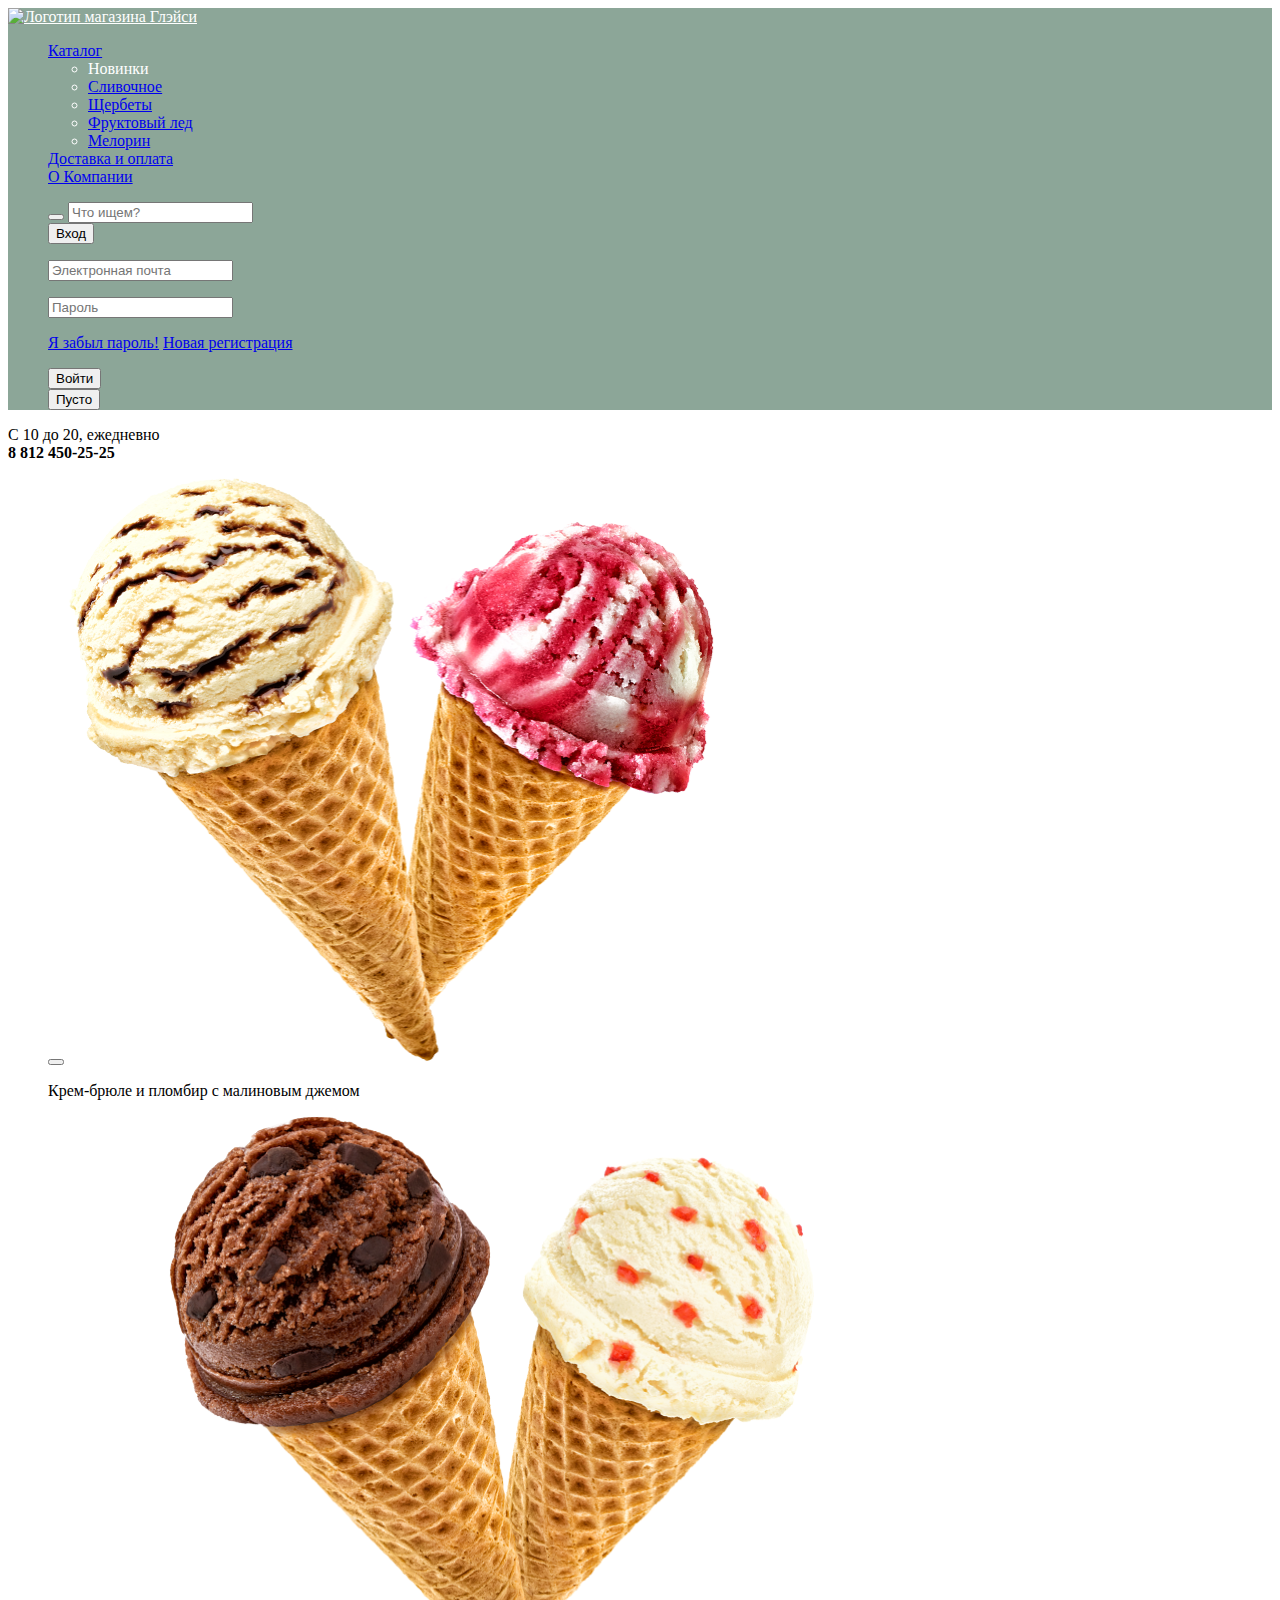
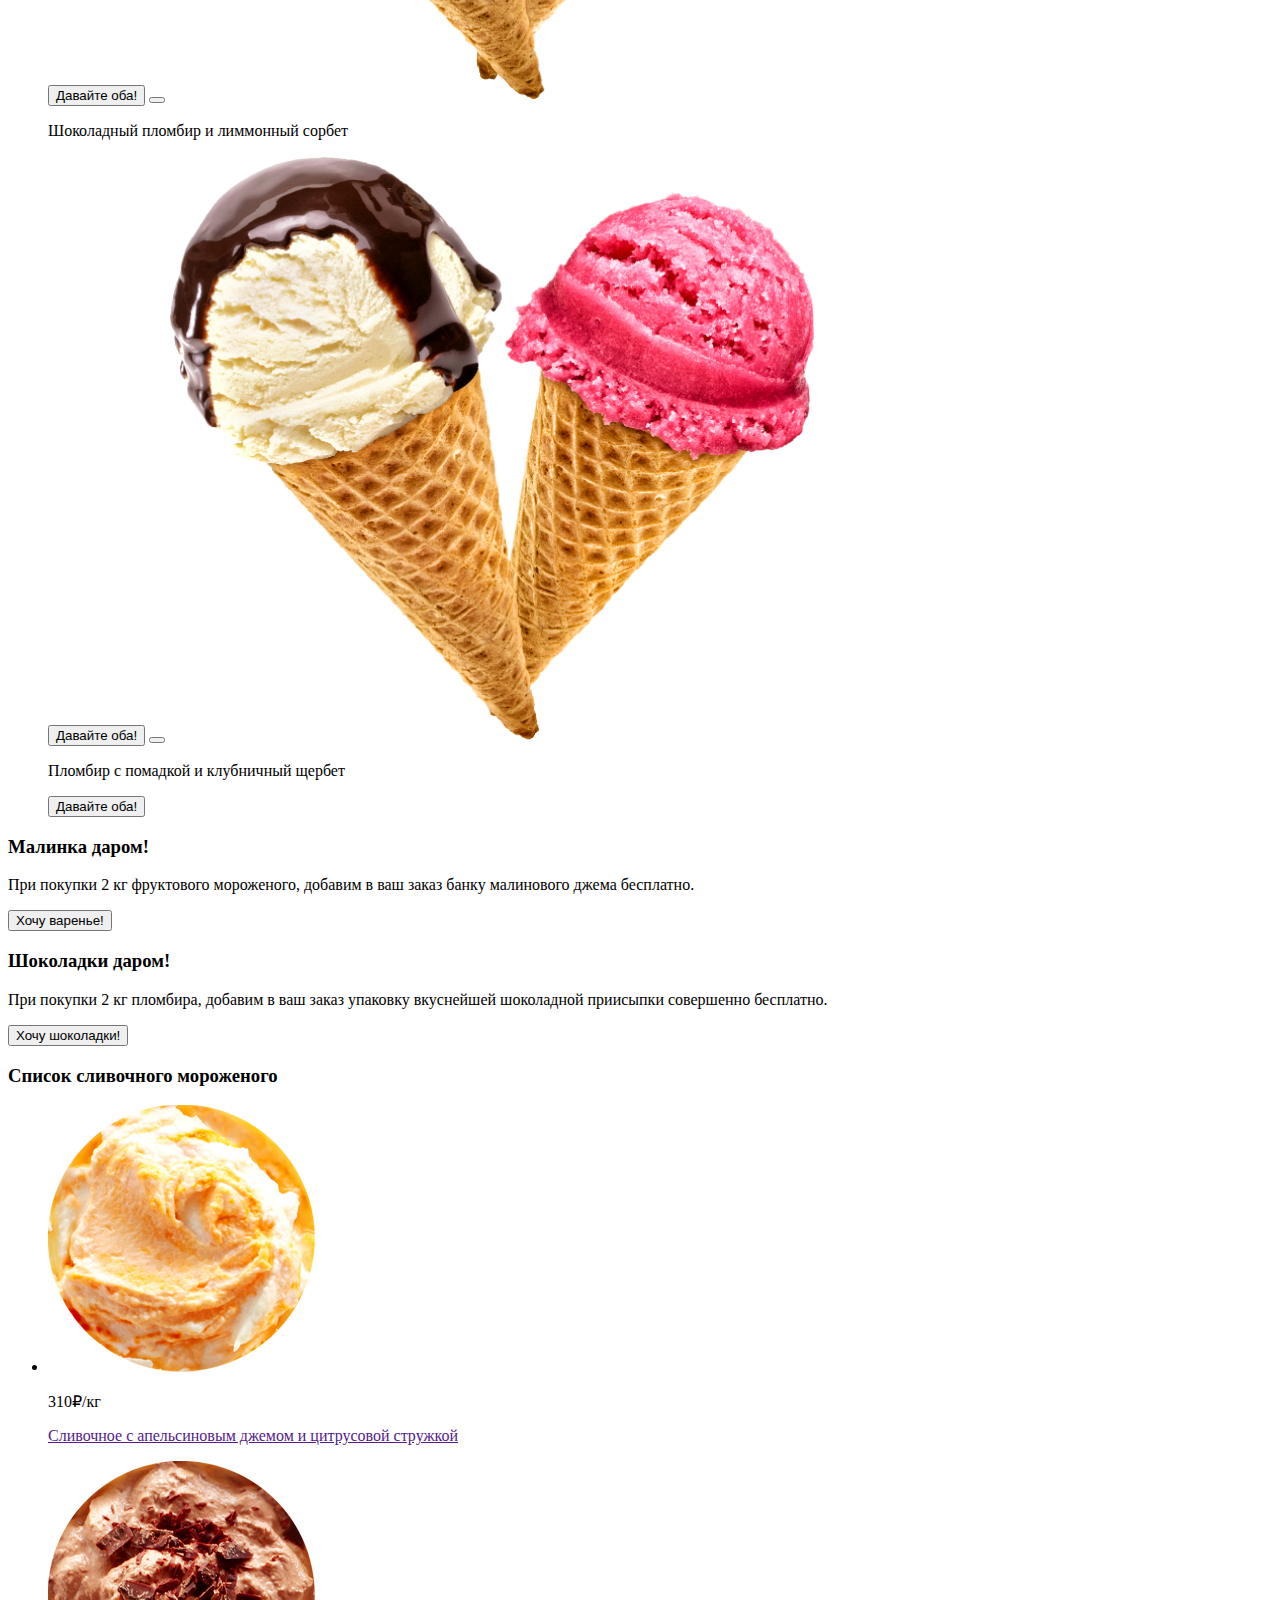
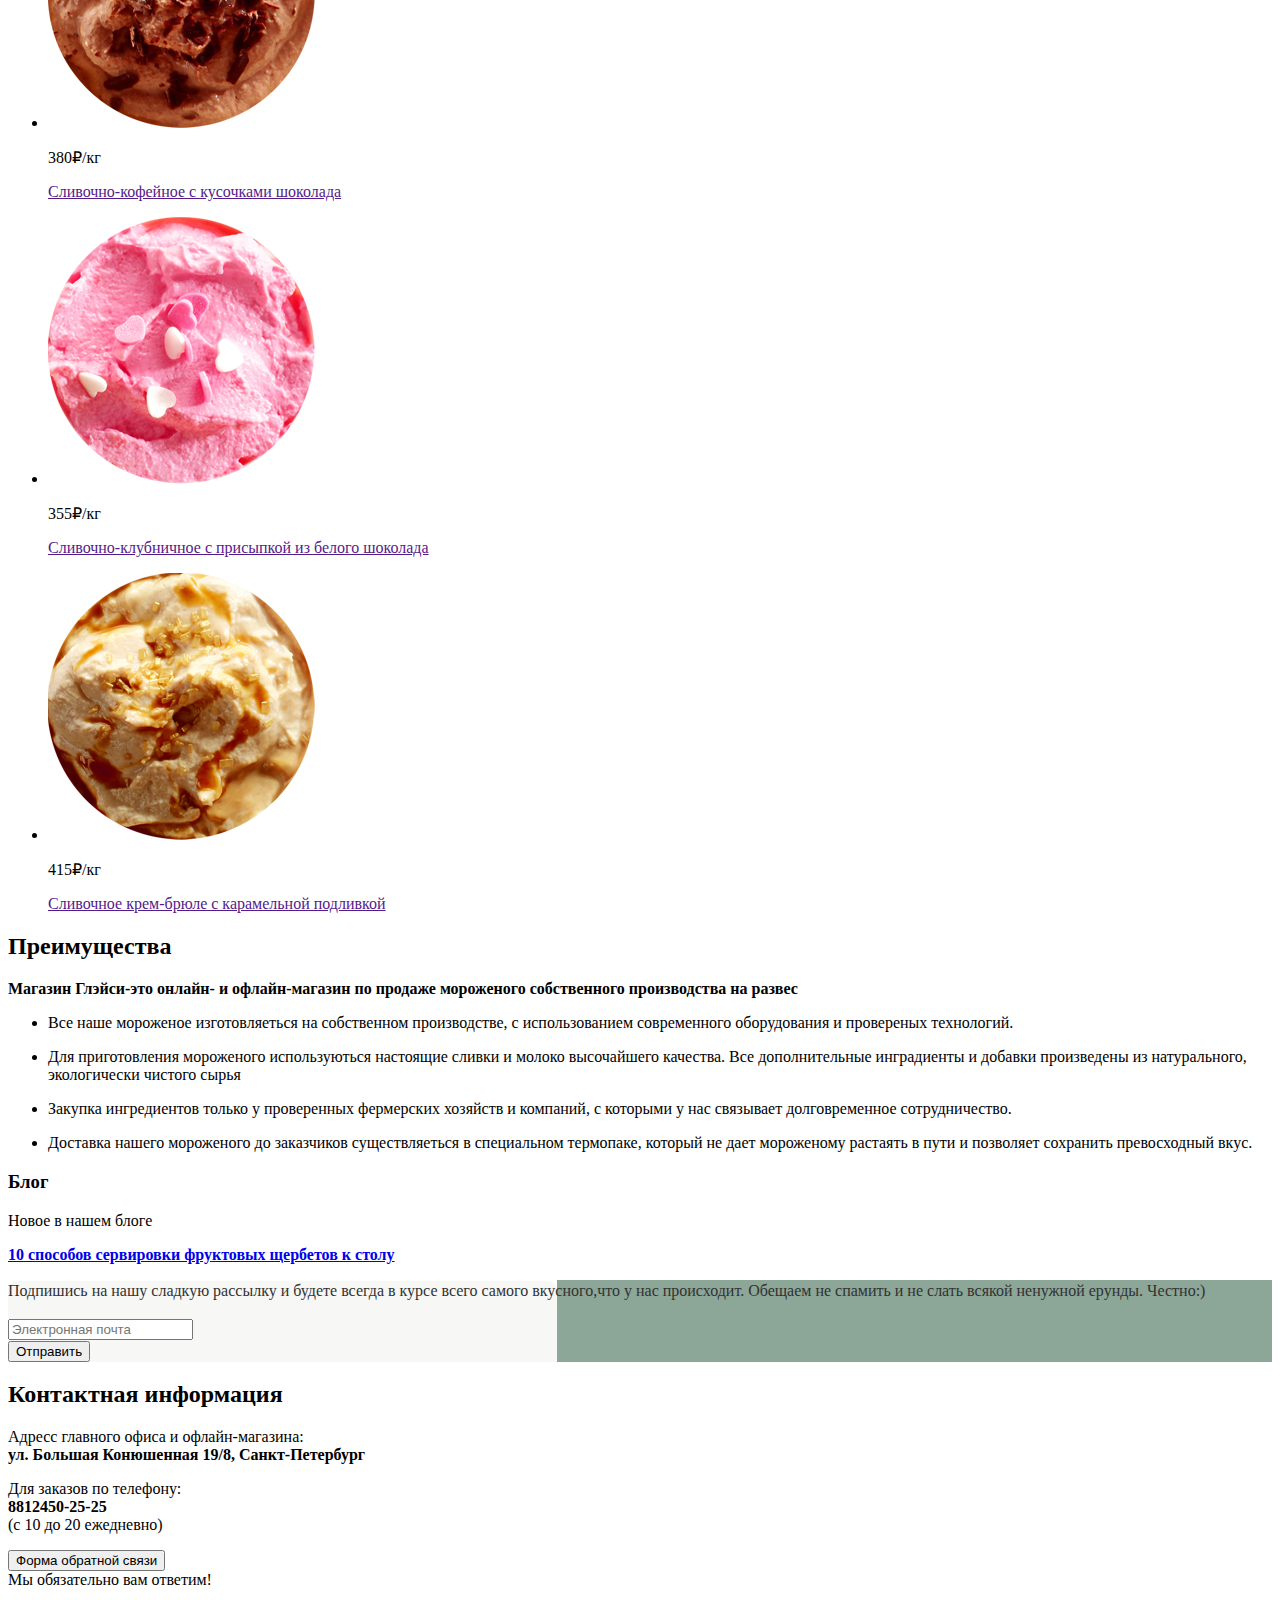
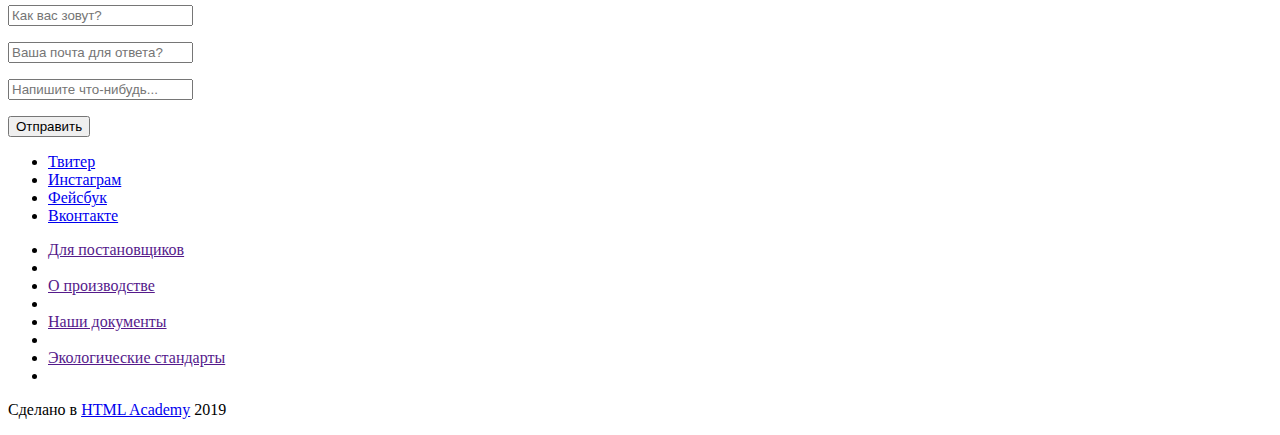
==== index.html @ 16ebc5a9 "Исправила ошибки" ====
<!DOCTYPE html>
<html lang="ru">
  <head>
    <meta charset="utf-8">
    <title>HTML Academy: Глейси</title>
    <link href="https://fonts.google.com/specimen/Roboto?selection.family=Roboto" rel="stylesheet">
    <link href="css/normalize.css" rel="stylesheet">
   <link href="css/style.css" rel="stylesheet">
  <body>
    <header>
       <nav class="main-navigation">
         <a>
         <img src="logo.svg" width="70" height="46" alt="Логотип магазина Глэйси">
       </a>
       <ul class="site-navigation">
           <li><a href="catalog.html">Каталог</a></li>
              <ul>
                <li>Новинки</li>
                <li><a href="catalog.html">Сливочное</a></li>
                <li><a href="#">Щербеты</a></li>
                <li><a href="#">Фруктовый лед</a></li>
                <li><a href="#">Мелорин</a></li>
              </ul>
            <li><a href="dostavka.html">Доставка и оплата</a></li>
            <li><a href="company.html">О Компании</a></li>
        </ul>
         <ul class="user-navigation">
            <li><button type="button"></button></
               <form>
                  <input id="seach" type="text" name="q" placeholder="Что ищем?">
               </form>
            <li><button type="button">Вход</button></li>
             <form action="https://echo.htmlacademy.ru" method="post">
               <p>
                 <input id="user-login" type="text" name="login" placeholder="Электронная почта">
               </p>
               <p>
                 <input id="user-password" type="password" name="password" placeholder="Пароль">
               </p>
               <p>
                 <a href="#">Я забыл пароль!</a>
                  <a href="#">Новая регистрация</a>
               </p>
              <button type="submit">
                 Войти
               </button>
             </form>
            <li> <button type="button">Пусто</button></li>
          </ul>
       </nav>
         <p>С 10 до 20, ежедневно <br>
         <b> 8 812 450-25-25</b></p>
    </header>
    <main>
       <div>
           <figure id="spinner">
             <button type="button"></button>
                <img src="img/slider1.png"  width="646" height="584">
                  <p>Крем-брюле и пломбир с малиновым джемом</p>
                     <button type="button">Давайте оба!</button>
             <button type="button"></button>
                 <img src="img/slider2.png" width="646" height="584">
                    <p>Шоколадный пломбир и лиммонный сорбет</p>
                       <button type="button">Давайте оба!</button>
             <button type="button"></button>
                 <img src="img/slider3.png"  width="646" height="584">
                    <p>Пломбир с помадкой и клубничный щербет</p>
                     <button type="button">Давайте оба!</button>
          </figure>
        </div>
      <section>
        <h3>Малинка даром!</h3>
        <p>При покупки 2 кг фруктового мороженого, добавим
        в ваш заказ банку малинового джема бесплатно. </p>
         <button type="button">Хочу варенье!</button>
      </section>
      <section>
        <h3>Шоколадки даром!</h3>
        <p>При покупки 2 кг пломбира, добавим в ваш заказ упаковку
           вкуснейшей шоколадной приисыпки совершенно бесплатно. </p>
           <button type="button">Хочу шоколадки!</button>
       </section>
       <section>
             <h3 class="visually-hidden">Список сливочного мороженого</h3>
             <ul>
               <li>
                 <img src="img/catalog/1.png" width="267" height="267">
                   <p>310₽<span>/кг<span></p>
                   <p><a href="">Сливочное с апельсиновым джемом и цитрусовой стружкой</a></p>
                <li>
                 <img src="img/catalog/2.png" width="267" height="267">
                   <p>380₽<span>/кг<span></p>
                   <p><a href="">Сливочно-кофейное с кусочками шоколада</a></p>
               </li>
               <li>
                     <img src="img/catalog/3.png" width="267" height="267">
                     <p>355₽<span>/кг<span></p>
                   <p><a href="">Сливочно-клубничное с присыпкой из белого шоколада</a></p>
               </li>
               <li>
                 <img src="img/catalog/4.png" width="267" height="267">
                   <p>415₽<span>/кг<span></p>
                   <p><a href="">Сливочное крем-брюле с карамельной подливкой</a></p>
               </li>
            </ul>
      </section>
      <section>
        <h2 class="visually-hidden" class="features-list">Преимущества</h2>
        <p><b>Магазин Глэйси-это онлайн- и офлайн-магазин по продаже мороженого
           собственного производства на развес</b></p>
          <ul>
            <li>
              <p>Все наше мороженое изготовляеться на собственном производстве,
              с использованием современного оборудования и провереных технологий.</p>
            </li>
            <li>
              <p>Для приготовления мороженого используються настоящие
              сливки и молоко высочайшего качества. Все дополнительные
              инградиенты и добавки произведены из натурального,
              экологически чистого сырья</p>
            </li>
            <li>
              <p>Закупка ингредиентов только у проверенных
              фермерских хозяйств и компаний, с которыми у нас связывает
            долговременное сотрудничество.</p>
            </li>
            <li>
              <p>Доставка нашего мороженого до заказчиков существляеться
                 в специальном термопаке, который не дает мороженому
                 растаять в пути и позволяет сохранить превосходный вкус.</p>
            </li>
          </ul>
      </section>
       <acticle>
         <h3 class="visually-hidden" class="blog-list">Блог</h3>
          <p>Новое в нашем блоге</p>
           <a href="news.html"><b>10 способов сервировки фруктовых щербетов к столу</b></a>
       </article>
       <div class="mail">
         <p>Подпишись на нашу сладкую рассылку и будете всегда в курсе
            всего самого вкусного,что у нас происходит. Обещаем не спамить
            и не слать всякой ненужной ерунды. Честно:)</p>
        <form action="https://echo.htmlacademy.ru" method="post">
              <input id="user-login" type="text" name="login" placeholder="Электронная почта">
        </form>
         <button type="submit">Отправить</button>
       </div>
    </main>
   <footer>
       <section>
         <h2 class="visually-hidden" class="location">Контактная информация</h2>
            <p>Адресс главного офиса и офлайн-магазина:<br>
            <b> ул. Большая Конюшенная 19/8, Санкт-Петербург</b>
            </p>
            <p>Для заказов по телефону:<br>
              <b>8812450-25-25</b><br>
             (с 10 до 20 ежедневно)</p>
          <button type="button">Форма обратной связи</button>
            <form action="https://echo.htmlacademy.ru" method="post"
          <p>Мы обязательно вам ответим!</p>
          <p>
            <input id="name" type="text" name="name"  placeholder="Как вас зовут?">
          </p>
          <p><input id="post" type="text" name="post"  placeholder="Ваша почта для ответа?">
          </p>
          <p>
            <input id="write" type="text" name="write" placeholder="Напишите что-нибудь...">
          </p>
           <button type="submit">Отправить</button>
            </form>
      </section>
     <div>
      <ul>
       <li><a href="#">Твитер</a></li>
       <li><a href="#">Инстаграм</a></li>
       <li><a href="#">Фейсбук</a></li>
       <li><a href="#">Вконтакте</a></li>
     </ul>
     </div>
     <ul>
       <li><a href="">Для постановщиков</a><li>
        <li><a href="">О производстве</a><li>
        <li><a href="">Наши документы</a><li>
        <li><a href="">Экологические стандарты</a><li>
     </ul>
     <p>
        Сделано в
        <a href="https://htmlacademy.ru">HTML Academy</a>
        <time datetime="2019">2019</time>
      </p>
   </footer>
  </body>
</html>
---- css/style.css ----
body{
  body {
  margin: 0;
  padding: 0;

  font-family: "Roboto", sans-serif;
  font-size: 14px;
  line-height: 24px;
  font-weight: 700;
  color: #ffffff;
  text-transform: uppercase;

  background-color: #8ca698;
  background-image: url("../img/bg.jpg");
  background-position: absolute;
  background-repeat: no-repeat;
}
a {
  text-decoration: underline;
}
.main-navigation {
  font-size: 16px;
  line-height: 18px;
  color: #ffffff;

  background-color: #8ca698;
}
.site-navigation,
.user-navigation {
 list-style: none;
}
.site-navigation a:hover,
.site-navigation a:focus,
.user-navigation a:hover,
.user-navigation a:focus {
  background-color: #ffbc9e;
}

.features-list {
  list-style: none;
}

.feature-item {
  text-align: left;
}
.feature-item h2 {
  color: #323232;
  font-size: 16px;
  line-height: 22px;

  background-color: #8ca698;
  background-image: url("../img/waffle.bg.jpg");
  background-repeat: no-repeat;
  position: absolute;
}
.blog-list h3{
    color: #323232;
    font-size: 16px;
    line-height: 22px;

    background-color: #8ca698;
    background-image: url("../img/strawberry-bg.jpg");
    background-repeat: no-repeat;
}
.mail{
  color: #323232;
  font-size: 16px;
  line-height: 22px;

  background-color: #8ca698;
  background-image: url("../img/substrate.jpg");
  background-repeat: no-repeat;
}
.location{
  color: #323232;
  font-size: 14px;
  line-height: 20px;

  background-color: #8ca698;
  background-image: url("../img/map.jpg");
  background-repeat: no-repeat;
}
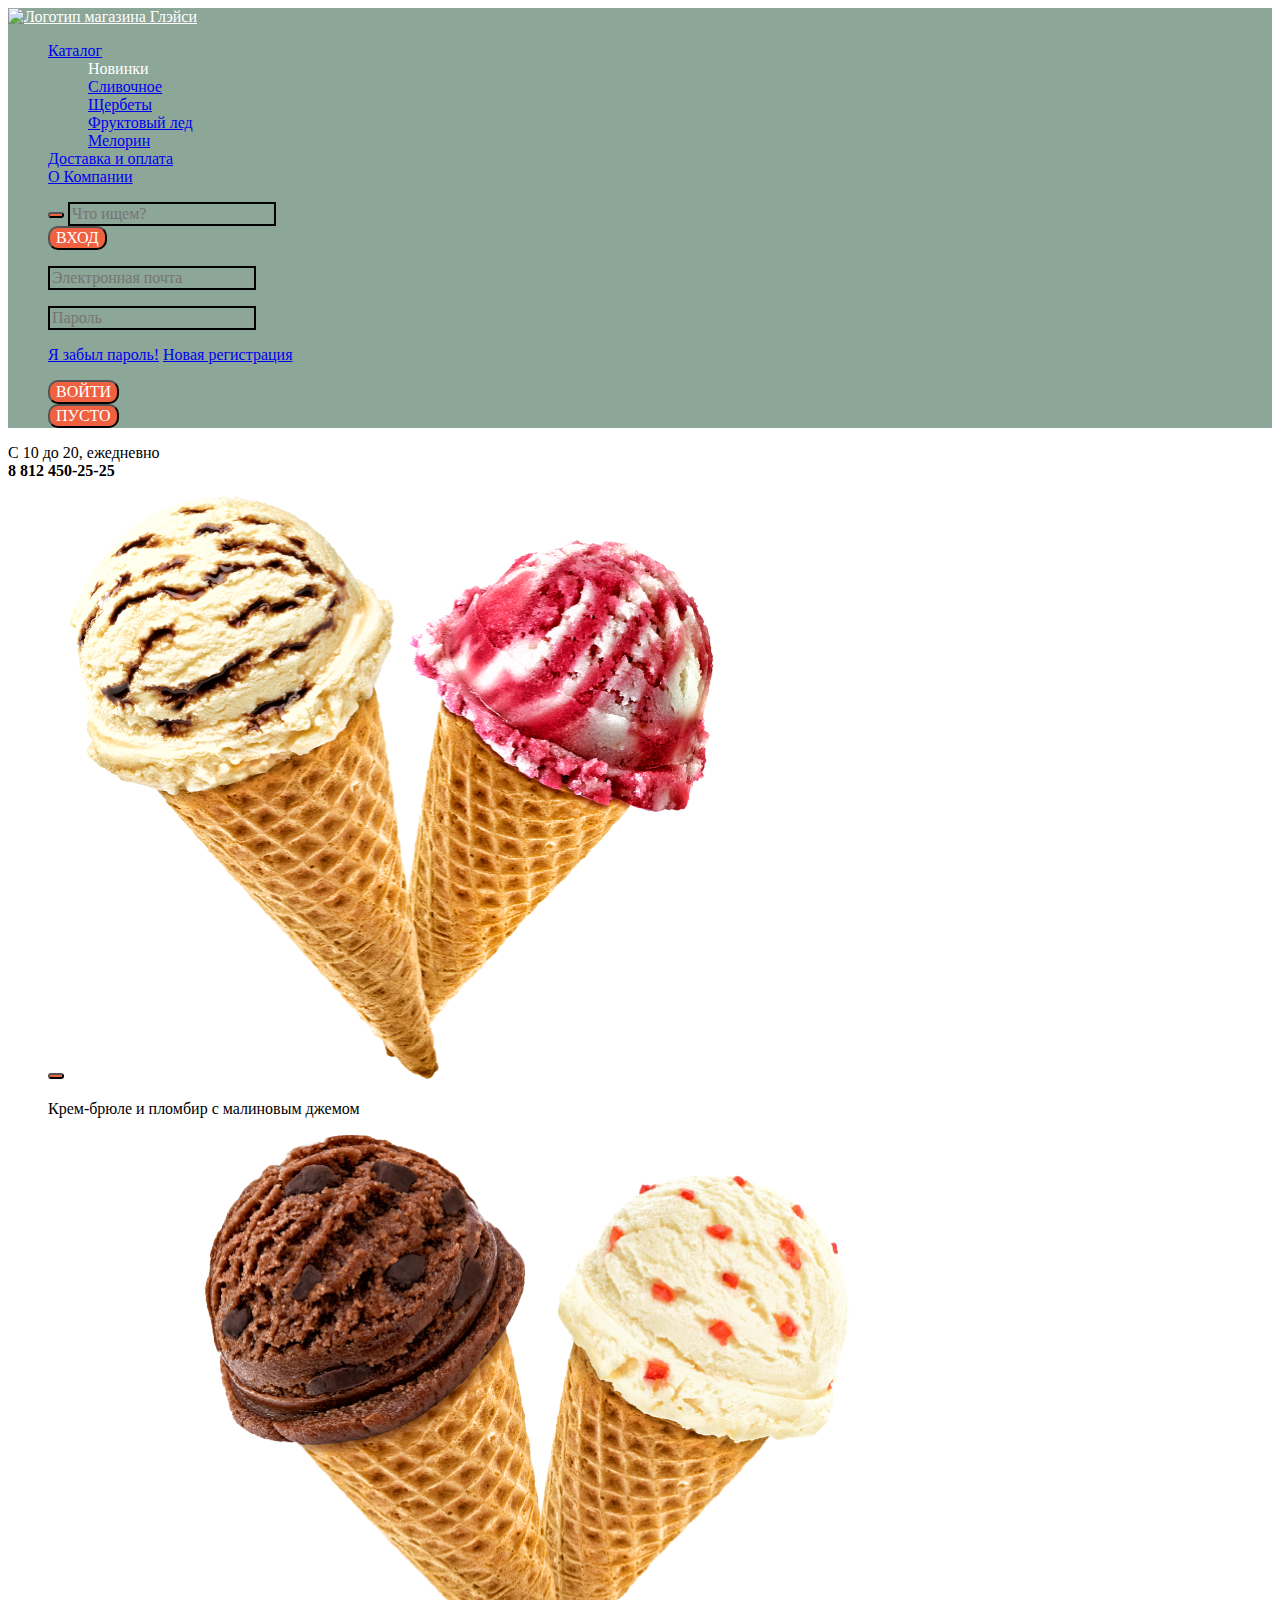
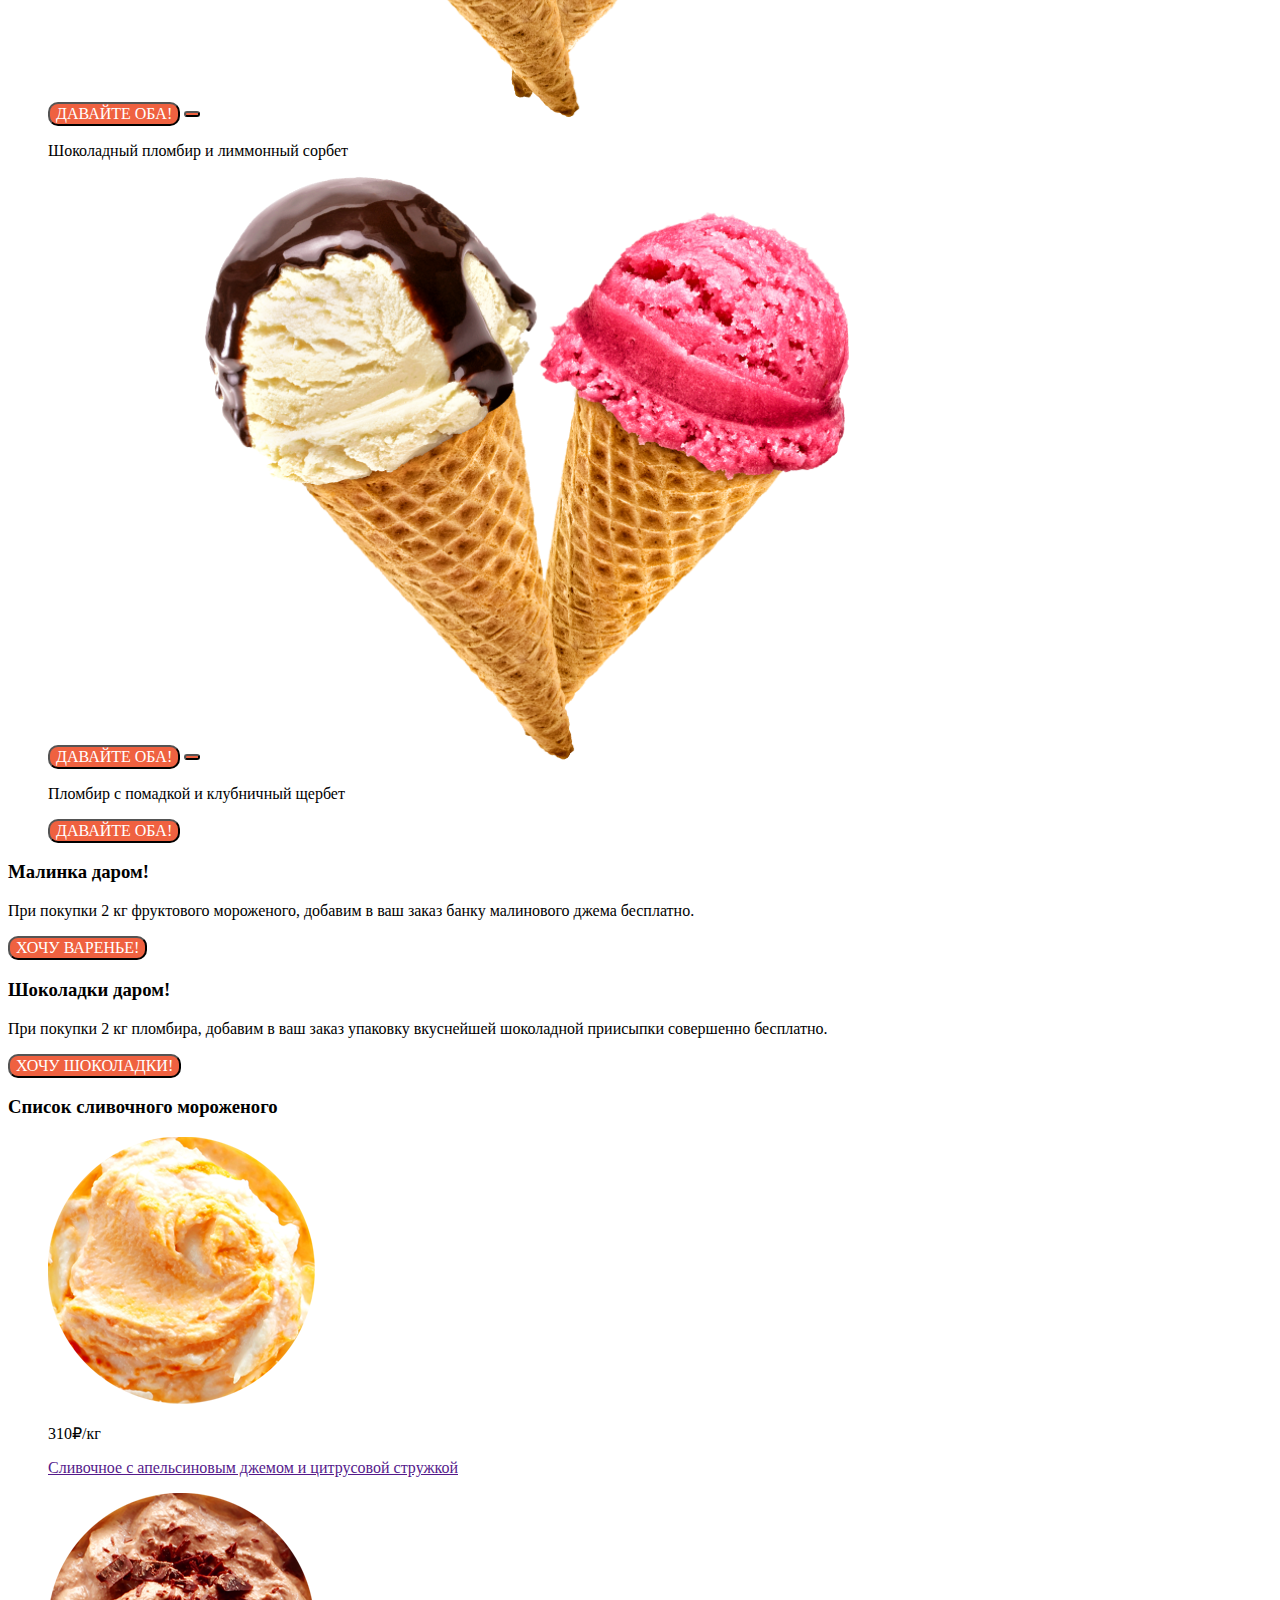
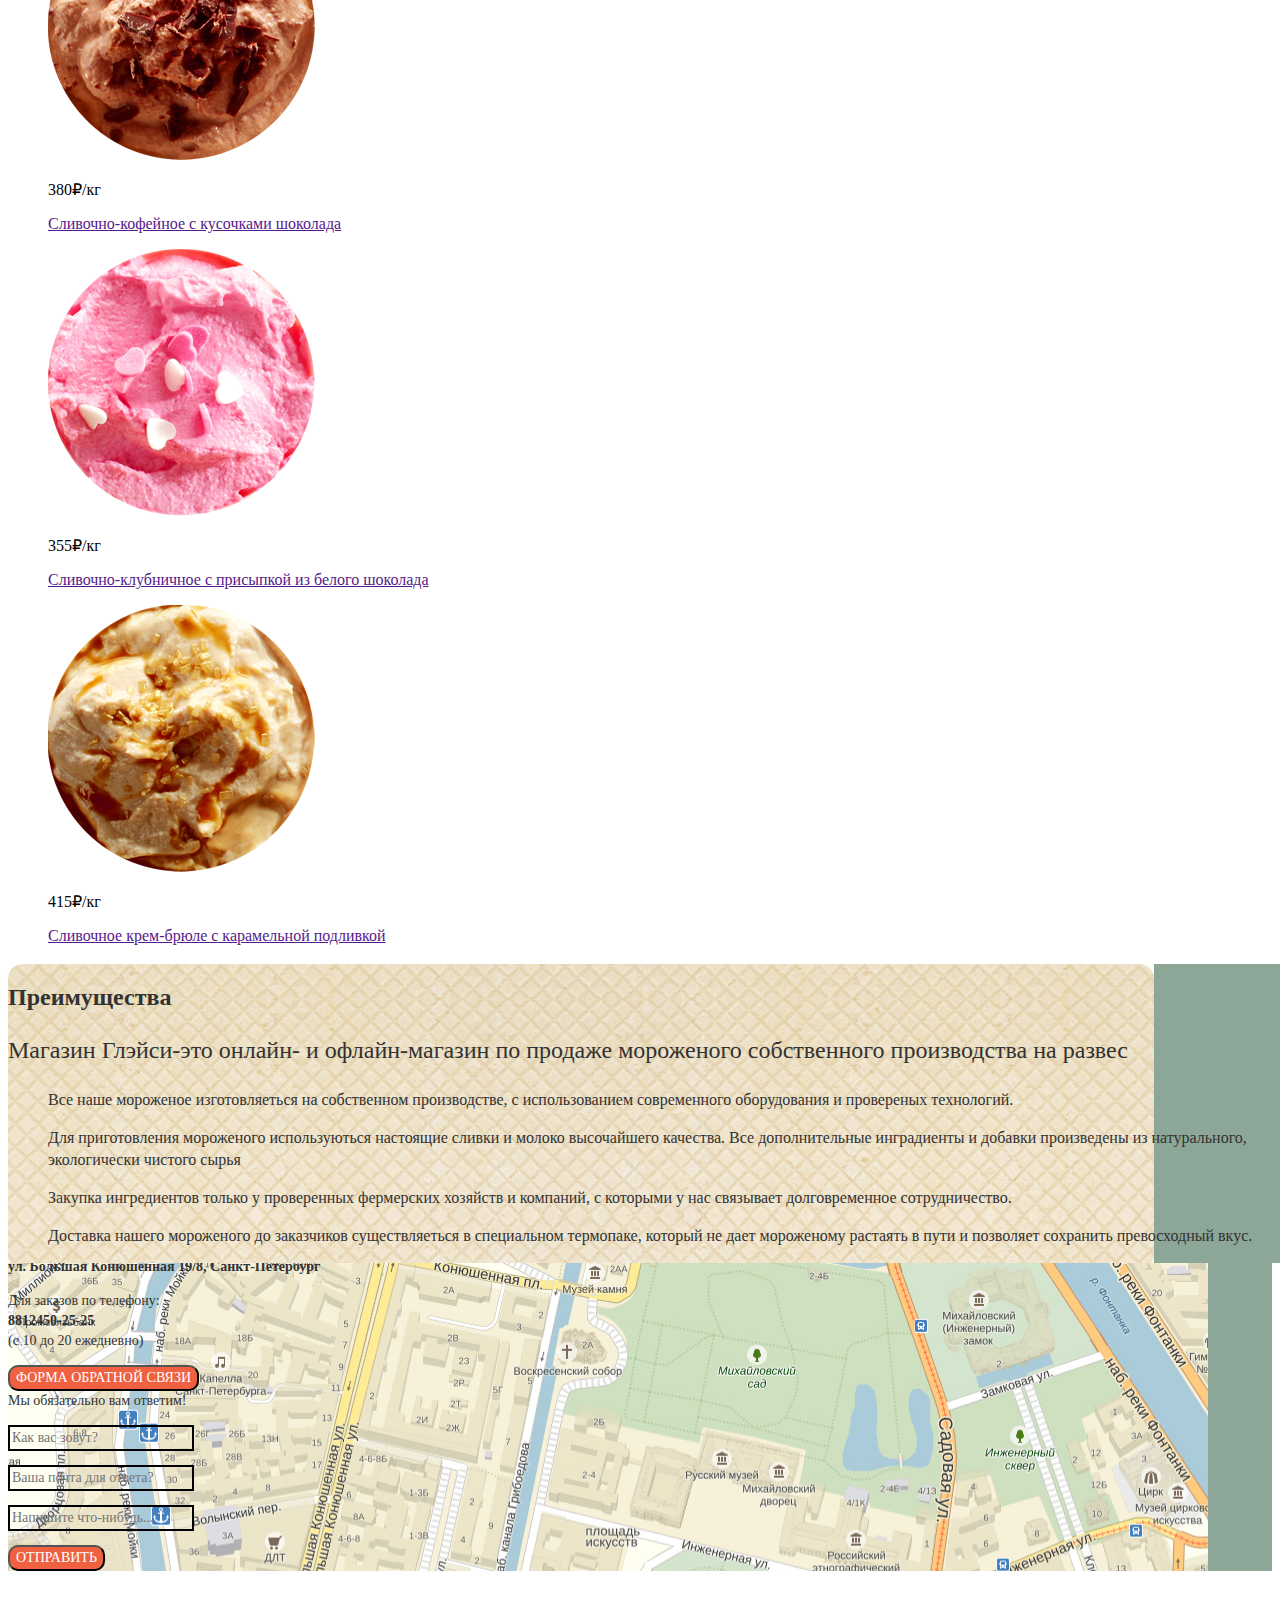
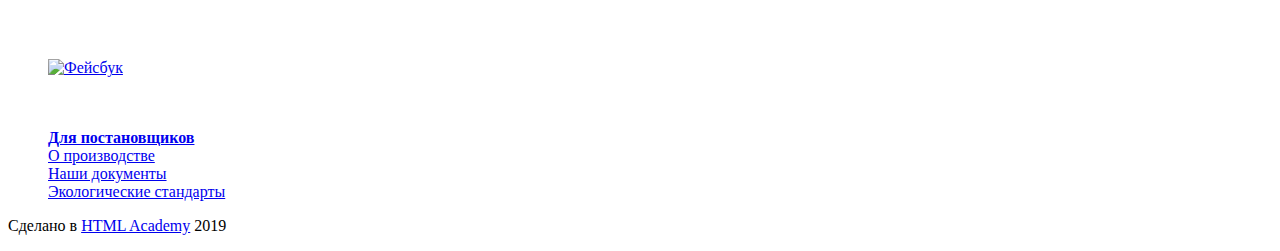
==== commit d4fad4a1: "Личный проект: начинаем базовую стилизацию" ====
--- a/index.html
+++ b/index.html
@@ -104,37 +104,37 @@
                </li>
             </ul>
       </section>
-      <section>
-        <h2 class="visually-hidden" class="features-list">Преимущества</h2>
-        <p><b>Магазин Глэйси-это онлайн- и офлайн-магазин по продаже мороженого
-           собственного производства на развес</b></p>
-          <ul>
-            <li>
+      <section  class="features">
+        <h2 class="visually-hidden">Преимущества</h2>
+        <p class="features-text">Магазин Глэйси-это онлайн- и офлайн-магазин по продаже мороженого
+           собственного производства на развес</p>
+          <ul class="features-list">
+            <li class="feature-item">
               <p>Все наше мороженое изготовляеться на собственном производстве,
               с использованием современного оборудования и провереных технологий.</p>
             </li>
-            <li>
+            <li class="feature-item">
               <p>Для приготовления мороженого используються настоящие
               сливки и молоко высочайшего качества. Все дополнительные
               инградиенты и добавки произведены из натурального,
               экологически чистого сырья</p>
             </li>
-            <li>
+            <li class="feature-item">
               <p>Закупка ингредиентов только у проверенных
               фермерских хозяйств и компаний, с которыми у нас связывает
             долговременное сотрудничество.</p>
             </li>
-            <li>
+            <li class="feature-item">
               <p>Доставка нашего мороженого до заказчиков существляеться
                  в специальном термопаке, который не дает мороженому
                  растаять в пути и позволяет сохранить превосходный вкус.</p>
             </li>
           </ul>
       </section>
-       <acticle>
-         <h3 class="visually-hidden" class="blog-list">Блог</h3>
-          <p>Новое в нашем блоге</p>
-           <a href="news.html"><b>10 способов сервировки фруктовых щербетов к столу</b></a>
+       <acticle class="blog-list">
+         <h3 class="visually-hidden">Блог</h3>
+          <p class="blog-text">Новое в нашем блоге</p>
+           <a href="news.html" class="blog-link">10 способов сервировки фруктовых щербетов к столу</a>
        </article>
        <div class="mail">
          <p>Подпишись на нашу сладкую рассылку и будете всегда в курсе
@@ -147,8 +147,8 @@
        </div>
     </main>
    <footer>
-       <section>
-         <h2 class="visually-hidden" class="location">Контактная информация</h2>
+       <section class="location">
+         <h2 class="visually-hidden" >Контактная информация</h2>
             <p>Адресс главного офиса и офлайн-магазина:<br>
             <b> ул. Большая Конюшенная 19/8, Санкт-Петербург</b>
             </p>
@@ -171,21 +171,39 @@
       </section>
      <div>
       <ul>
-       <li><a href="#">Твитер</a></li>
-       <li><a href="#">Инстаграм</a></li>
-       <li><a href="#">Фейсбук</a></li>
-       <li><a href="#">Вконтакте</a></li>
+       <li>
+          <a href="#" class="twitter">
+            <img src="../img/svg-gllacy/twitter.svg" alt="Твитер">
+          </a>
+      </li>
+       <li>
+         <a href="#" class="instagram">
+           <img src="../img/svg-gllacy/instagram.svg" alt="Инстаграм">
+         </a>
+       </li>
+       <li>
+         <a href="#" class="facebook">
+           <img src="c../img/svg-gllacy/fb.svg" alt="Фейсбук">
+         </a>
+       </li>
+       <li>
+         <a href="#" class="vk">
+           <img src="../img/svg-gllacy/vk.svg" alt="Вконтакте">
+         </a>
+       </li>
      </ul>
      </div>
-     <ul>
-       <li><a href="">Для постановщиков</a><li>
-        <li><a href="">О производстве</a><li>
-        <li><a href="">Наши документы</a><li>
-        <li><a href="">Экологические стандарты</a><li>
+     <div class="main-footer">
+       <ul>
+       <li><a href="#" class="menu-footer"><b>Для постановщиков</b></a><li>
+        <li><a href="#" class="menu-footer">О производстве</a><li>
+        <li><a href="#" class="menu-footer">Наши документы</a><li>
+        <li><a href="#" class="menu-footer">Экологические стандарты</a><li>
      </ul>
-     <p>
+   </div>
+     <p class="main-footer">
         Сделано в
-        <a href="https://htmlacademy.ru">HTML Academy</a>
+        <a href="https://htmlacademy.ru" class="menu-footer">HTML Academy</a>
         <time datetime="2019">2019</time>
       </p>
    </footer>
--- a/css/style.css
+++ b/css/style.css
@@ -25,42 +25,47 @@
 
   background-color: #8ca698;
 }
-.site-navigation,
-.user-navigation {
- list-style: none;
-}
 .site-navigation a:hover,
 .site-navigation a:focus,
 .user-navigation a:hover,
 .user-navigation a:focus {
   background-color: #ffbc9e;
 }
+li{
+    list-style: none;
+}
+.features{
+    color: #323232;
 
-.features-list {
-  list-style: none;
+    background-color: #8ca698;
+    background-image: url("../img/waffle.bg.jpg");
+    background-repeat: no-repeat;
+    position: absolute;
 }
-
 .feature-item {
-  text-align: left;
-}
-.feature-item h2 {
-  color: #323232;
   font-size: 16px;
   line-height: 22px;
 
+  text-align: left;
+}
+.features-text{
+  font-size: 24px;
+  line-height: 30px;
+}
+.blog-list{
+  color: #323232;
+
   background-color: #8ca698;
-  background-image: url("../img/waffle.bg.jpg");
+  background-image: url("../img/strawberry-bg.jpg");
   background-repeat: no-repeat;
-  position: absolute;
 }
-.blog-list h3{
-    color: #323232;
-    font-size: 16px;
-    line-height: 22px;
-
-    background-color: #8ca698;
-    background-image: url("../img/strawberry-bg.jpg");
-    background-repeat: no-repeat;
+.blog-text{
+  font-size: 16px;
+  line-height: 22px;
+}
+.blog-link{
+  font-size: 24px;
+  line-height: 30px;
 }
 .mail{
   color: #323232;
@@ -68,6 +73,7 @@
   line-height: 22px;
 
   background-color: #8ca698;
+  background-image: url("../img/svg-gllacy/bg-post.svg");
   background-image: url("../img/substrate.jpg");
   background-repeat: no-repeat;
 }
@@ -80,3 +86,40 @@
   background-image: url("../img/map.jpg");
   background-repeat: no-repeat;
 }
+button {
+  font: inherit;
+
+  text-align: center;
+  color: #ffffff;
+  vertical-align: middle;
+  text-transform: uppercase;
+
+  background-color: #ef6140;
+  border-radius: 10px;
+}
+button:hover,
+button:focus,{
+  background-color: #f38267;
+}
+.button:active{
+background-color: #dc5539;
+}
+input{
+  font: inherit;
+
+  background-color: transparent;
+  border: 2px solid #000000;
+}
+input:hover
+input:focus{
+  border: 1px solid #c7c6c5;
+}
+input:active{
+  border: 1px solid #8ffooter {
+  color: #ffffff;
+
+  background-color: #212121;
+  background-image: url("img/pattern-dark.jpg");
+  background-position: 0 0;
+  background-repeat: repeat;
+}
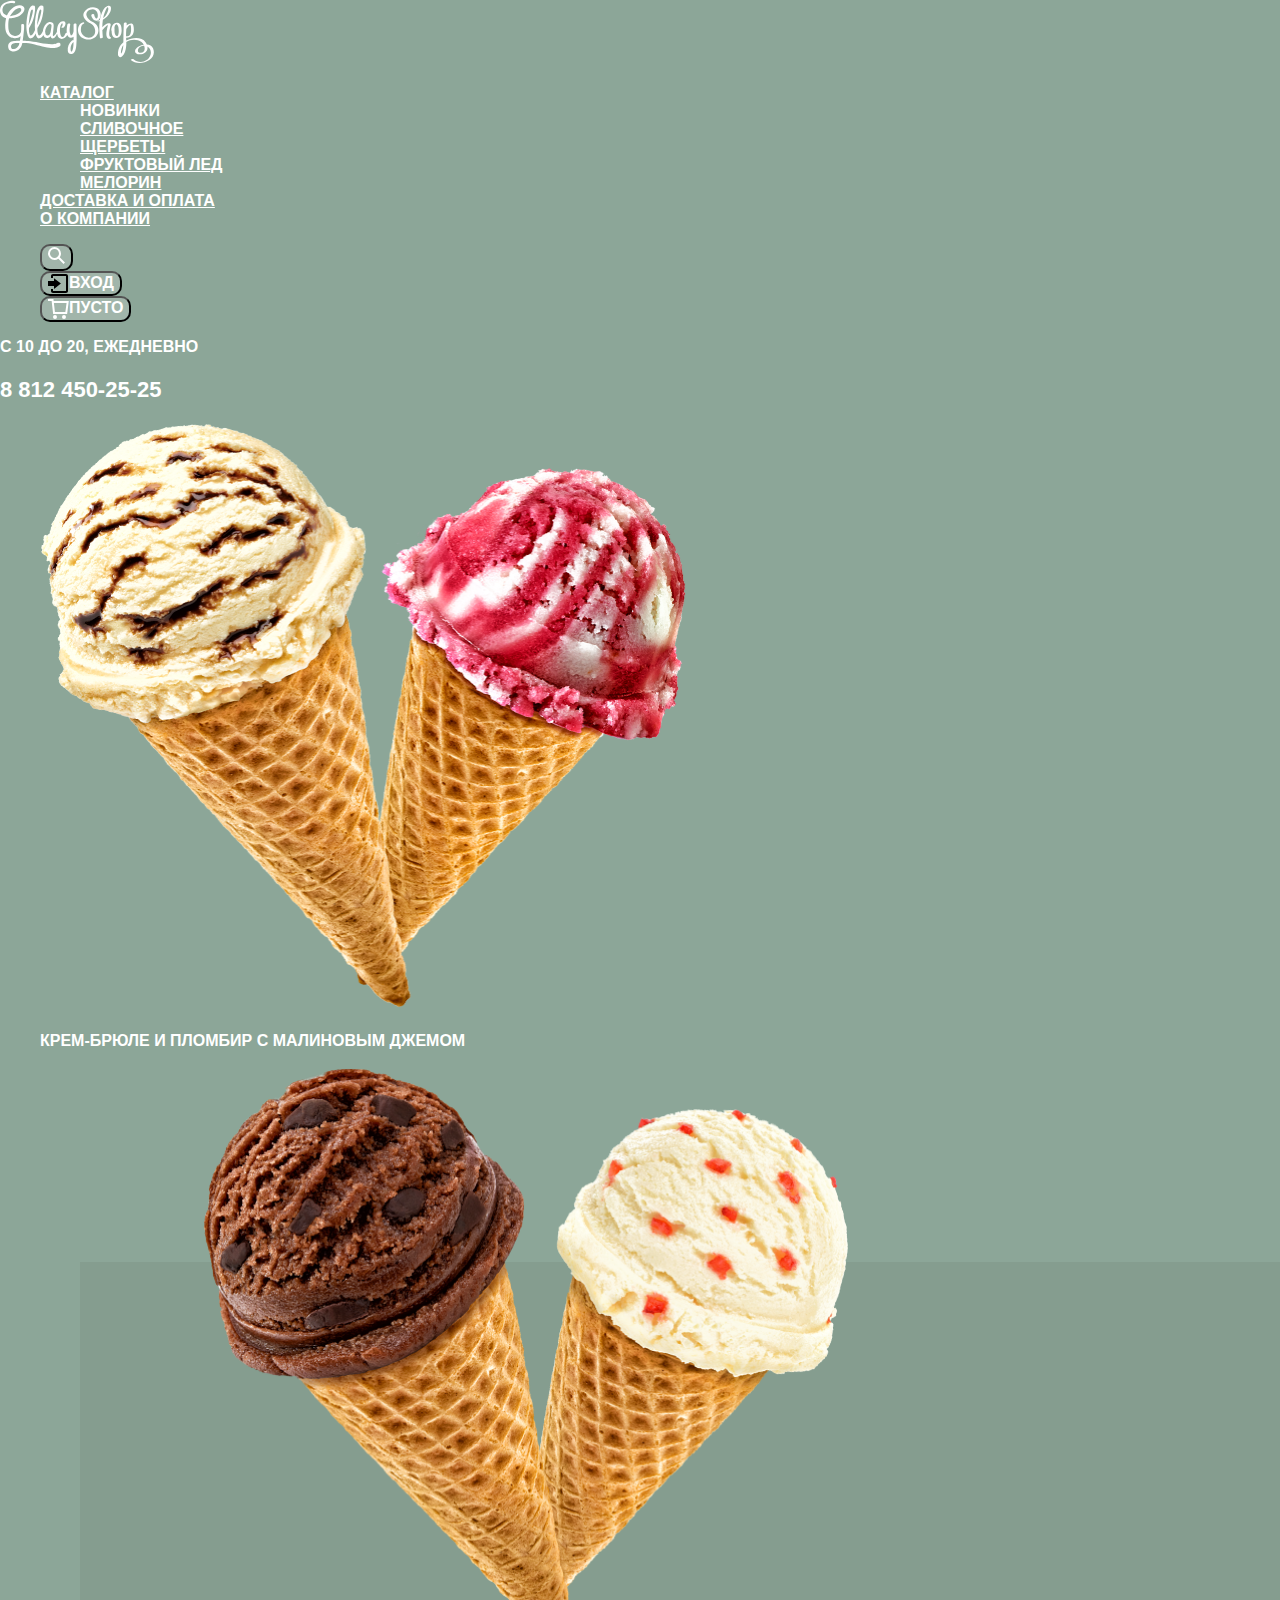
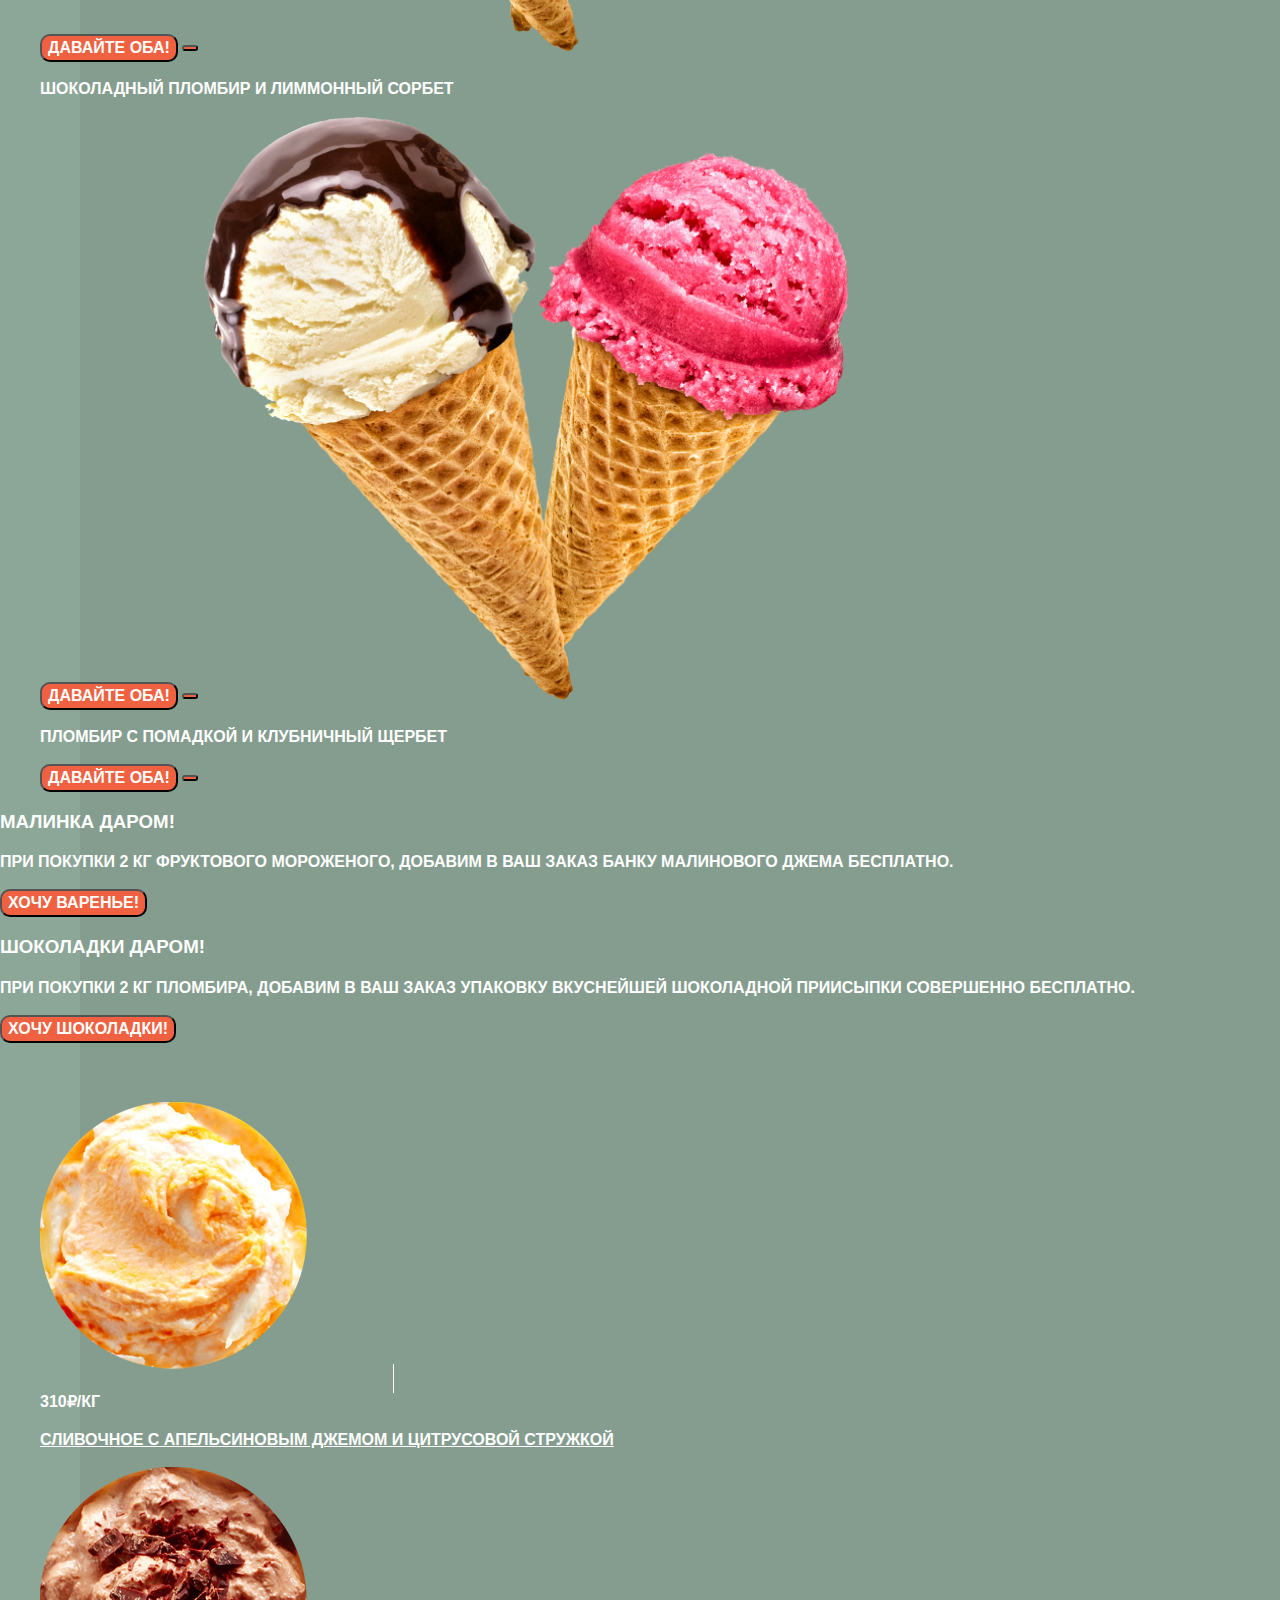
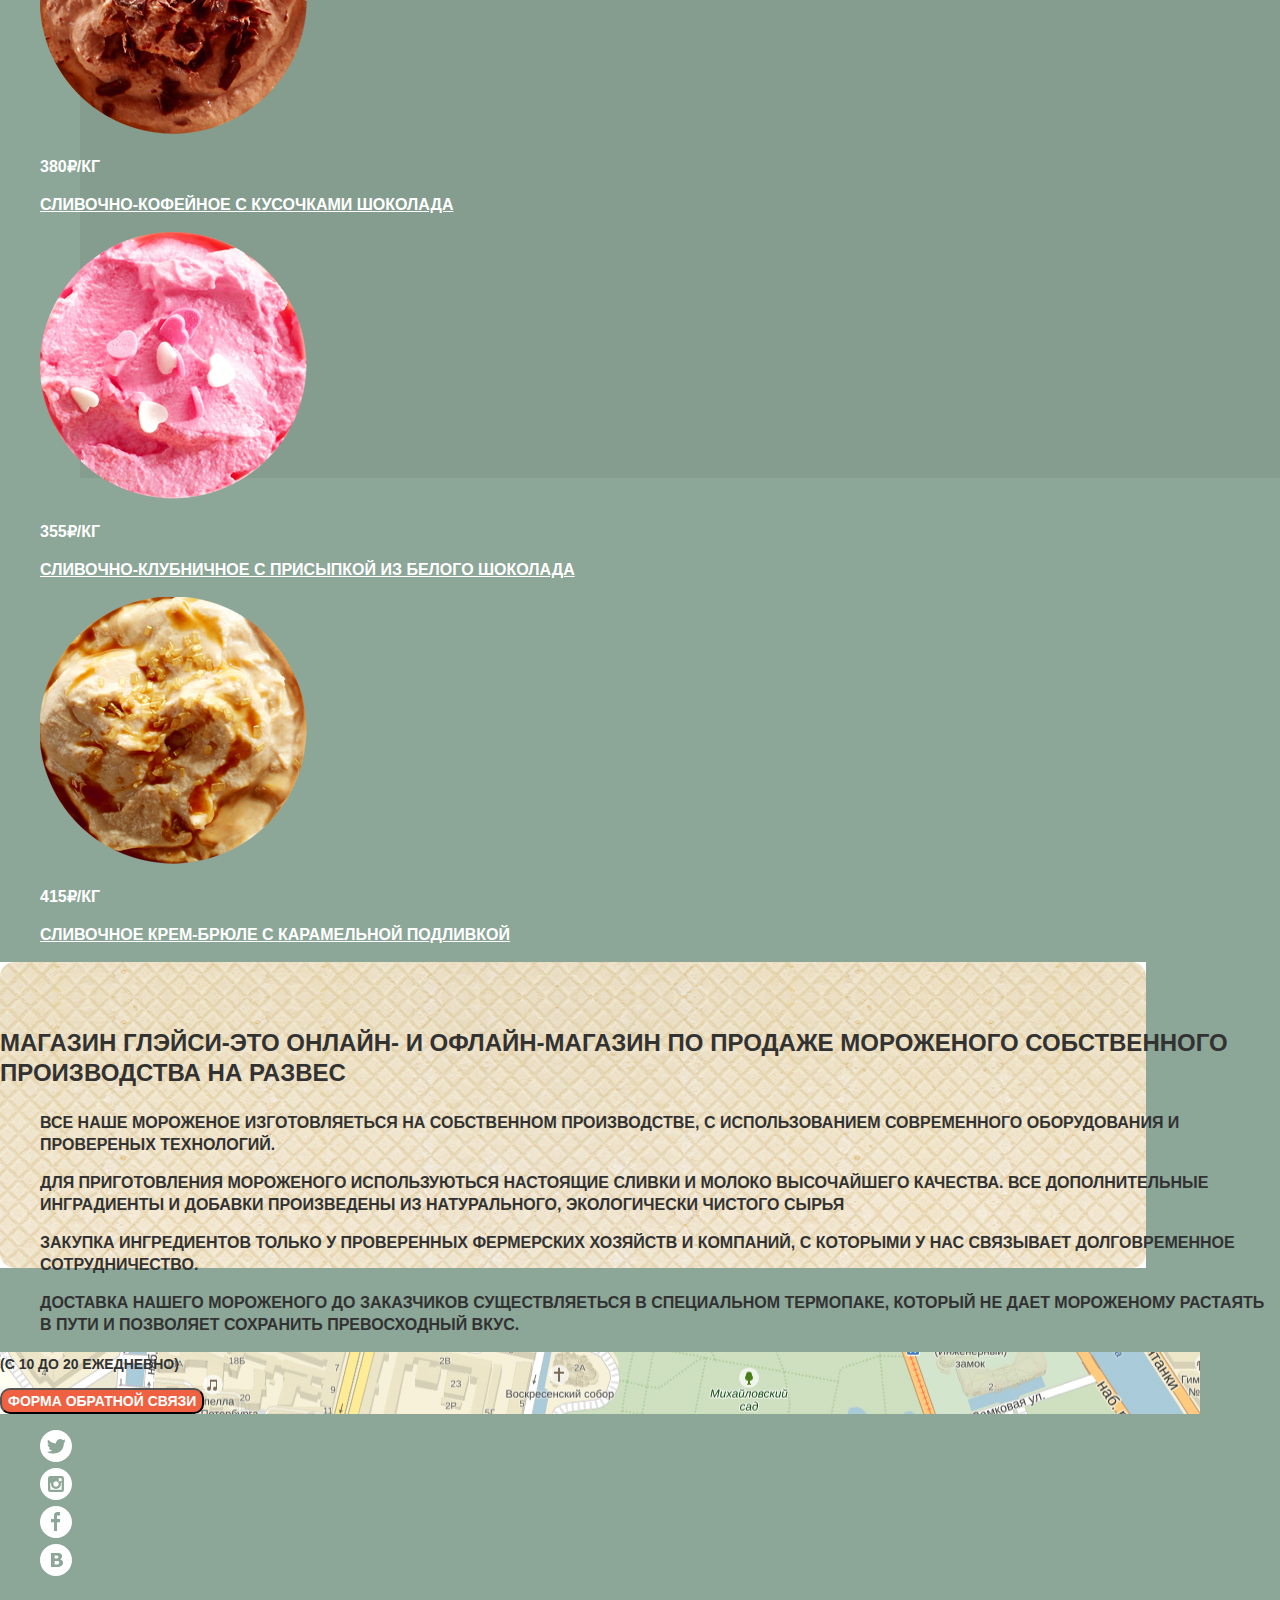
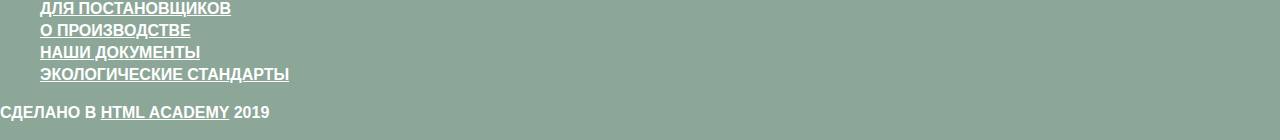
==== commit 17ab330b: "Исправила ошибки" ====
--- a/index.html
+++ b/index.html
@@ -1,211 +1,228 @@
 <!DOCTYPE html>
 <html lang="ru">
-  <head>
-    <meta charset="utf-8">
-    <title>HTML Academy: Глейси</title>
-    <link href="https://fonts.google.com/specimen/Roboto?selection.family=Roboto" rel="stylesheet">
-    <link href="css/normalize.css" rel="stylesheet">
-   <link href="css/style.css" rel="stylesheet">
-  <body>
-    <header>
-       <nav class="main-navigation">
-         <a>
-         <img src="logo.svg" width="70" height="46" alt="Логотип магазина Глэйси">
-       </a>
-       <ul class="site-navigation">
-           <li><a href="catalog.html">Каталог</a></li>
-              <ul>
-                <li>Новинки</li>
-                <li><a href="catalog.html">Сливочное</a></li>
-                <li><a href="#">Щербеты</a></li>
-                <li><a href="#">Фруктовый лед</a></li>
-                <li><a href="#">Мелорин</a></li>
-              </ul>
-            <li><a href="dostavka.html">Доставка и оплата</a></li>
-            <li><a href="company.html">О Компании</a></li>
-        </ul>
-         <ul class="user-navigation">
-            <li><button type="button"></button></
-               <form>
-                  <input id="seach" type="text" name="q" placeholder="Что ищем?">
-               </form>
-            <li><button type="button">Вход</button></li>
-             <form action="https://echo.htmlacademy.ru" method="post">
-               <p>
-                 <input id="user-login" type="text" name="login" placeholder="Электронная почта">
-               </p>
-               <p>
-                 <input id="user-password" type="password" name="password" placeholder="Пароль">
-               </p>
-               <p>
-                 <a href="#">Я забыл пароль!</a>
-                  <a href="#">Новая регистрация</a>
-               </p>
-              <button type="submit">
-                 Войти
-               </button>
-             </form>
-            <li> <button type="button">Пусто</button></li>
+
+<head>
+  <meta charset="utf-8">
+  <title>HTML Academy: Глейси</title>
+  <link href="https://fonts.google.com/specimen/Roboto?selection.family=Roboto" rel="stylesheet">
+  <link href="css/normalize.css" rel="stylesheet">
+  <link href="css/style.css" rel="stylesheet">
+</head>
+
+<body>
+  <header>
+    <nav class="main-navigation">
+      <a>
+        <img src="img/svg-gllacy/logo.svg" width="154" height="64" alt="Логотип магазина Глэйси">
+      </a>
+      <ul class="site-navigation">
+        <li>
+          <a href="catalog.html">Каталог</a>
+          <ul>
+            <li>Новинки</li>
+            <li><a href="catalog.html">Сливочное</a></li>
+            <li><a href="#">Щербеты</a></li>
+            <li><a href="#">Фруктовый лед</a></li>
+            <li><a href="#">Мелорин</a></li>
           </ul>
-       </nav>
-         <p>С 10 до 20, ежедневно <br>
-         <b> 8 812 450-25-25</b></p>
-    </header>
-    <main>
-       <div>
-           <figure id="spinner">
-             <button type="button"></button>
-                <img src="img/slider1.png"  width="646" height="584">
-                  <p>Крем-брюле и пломбир с малиновым джемом</p>
-                     <button type="button">Давайте оба!</button>
-             <button type="button"></button>
-                 <img src="img/slider2.png" width="646" height="584">
-                    <p>Шоколадный пломбир и лиммонный сорбет</p>
-                       <button type="button">Давайте оба!</button>
-             <button type="button"></button>
-                 <img src="img/slider3.png"  width="646" height="584">
-                    <p>Пломбир с помадкой и клубничный щербет</p>
-                     <button type="button">Давайте оба!</button>
-          </figure>
-        </div>
-      <section>
-        <h3>Малинка даром!</h3>
-        <p>При покупки 2 кг фруктового мороженого, добавим
+        </li>
+        <li><a href="dostavka.html">Доставка и оплата</a></li>
+        <li><a href="company.html">О Компании</a></li>
+      </ul>
+      <ul class="user-navigation">
+        <li>
+          <button type="button" class="header-button"><img src="img/svg-gllacy/loupe.svg"></button>
+          <form class="invisible">
+            <input id="seach" type="text" name="seach-1" placeholder="Что ищем?">
+          </form>
+        </li>
+        <li>
+          <button type="button" class="header-button"><img src="img/svg-gllacy/entrance.svg" style="vertical-align: middle">Вход</button>
+          <form class="invisible" action="https://echo.htmlacademy.ru" method="post">
+            <p>
+              <input id="user-login" type="text" name="login" placeholder="Электронная почта">
+            </p>
+            <p>
+              <input id="user-password" type="password" name="password" placeholder="Пароль">
+            </p>
+            <p>
+              <a href="#">Я забыл пароль!</a>
+              <a href="#">Новая регистрация</a>
+            </p>
+            <button type="submit">Войти</button>
+          </form>
+        </li>
+        <li><button type="button" class="header-button"><img src="img/svg-gllacy/basket.svg" style="vertical-align: middle">Пусто</button></li>
+      </ul>
+    </nav>
+    <p class="site-navigation">С 10 до 20, ежедневно </p>
+    <p class="bold-fonts">8 812 450-25-25</p>
+  </header>
+  <main>
+    <div>
+      <figure id="spinner">
+        <img src="img/slider1.png" width="646" height="584">
+        <p>Крем-брюле и пломбир с малиновым джемом</p>
+        <button type="button">Давайте оба!</button>
+        <button type="button"></button>
+        <img src="img/slider2.png" width="646" height="584">
+        <p>Шоколадный пломбир и лиммонный сорбет</p>
+        <button type="button">Давайте оба!</button>
+        <button type="button"></button>
+        <img src="img/slider3.png" width="646" height="584">
+        <p>Пломбир с помадкой и клубничный щербет</p>
+        <button type="button">Давайте оба!</button>
+        <button type="button"></button>
+      </figure>
+    </div>
+    <section>
+      <h3>Малинка даром!</h3>
+      <p>При покупки 2 кг фруктового мороженого, добавим
         в ваш заказ банку малинового джема бесплатно. </p>
-         <button type="button">Хочу варенье!</button>
-      </section>
-      <section>
-        <h3>Шоколадки даром!</h3>
-        <p>При покупки 2 кг пломбира, добавим в ваш заказ упаковку
-           вкуснейшей шоколадной приисыпки совершенно бесплатно. </p>
-           <button type="button">Хочу шоколадки!</button>
-       </section>
-       <section>
-             <h3 class="visually-hidden">Список сливочного мороженого</h3>
-             <ul>
-               <li>
-                 <img src="img/catalog/1.png" width="267" height="267">
-                   <p>310₽<span>/кг<span></p>
-                   <p><a href="">Сливочное с апельсиновым джемом и цитрусовой стружкой</a></p>
-                <li>
-                 <img src="img/catalog/2.png" width="267" height="267">
-                   <p>380₽<span>/кг<span></p>
-                   <p><a href="">Сливочно-кофейное с кусочками шоколада</a></p>
-               </li>
-               <li>
-                     <img src="img/catalog/3.png" width="267" height="267">
-                     <p>355₽<span>/кг<span></p>
-                   <p><a href="">Сливочно-клубничное с присыпкой из белого шоколада</a></p>
-               </li>
-               <li>
-                 <img src="img/catalog/4.png" width="267" height="267">
-                   <p>415₽<span>/кг<span></p>
-                   <p><a href="">Сливочное крем-брюле с карамельной подливкой</a></p>
-               </li>
-            </ul>
-      </section>
-      <section  class="features">
-        <h2 class="visually-hidden">Преимущества</h2>
-        <p class="features-text">Магазин Глэйси-это онлайн- и офлайн-магазин по продаже мороженого
-           собственного производства на развес</p>
-          <ul class="features-list">
-            <li class="feature-item">
-              <p>Все наше мороженое изготовляеться на собственном производстве,
-              с использованием современного оборудования и провереных технологий.</p>
-            </li>
-            <li class="feature-item">
-              <p>Для приготовления мороженого используються настоящие
-              сливки и молоко высочайшего качества. Все дополнительные
-              инградиенты и добавки произведены из натурального,
-              экологически чистого сырья</p>
-            </li>
-            <li class="feature-item">
-              <p>Закупка ингредиентов только у проверенных
-              фермерских хозяйств и компаний, с которыми у нас связывает
+      <button type="button">Хочу варенье!</button>
+    </section>
+    <section>
+      <h3>Шоколадки даром!</h3>
+      <p>При покупки 2 кг пломбира, добавим в ваш заказ упаковку
+        вкуснейшей шоколадной приисыпки совершенно бесплатно. </p>
+      <button type="button">Хочу шоколадки!</button>
+    </section>
+    <section>
+      <h3 class="hidden">Список сливочного мороженого</h3>
+      <ul>
+        <li>
+          <img src="img/catalog/1.png" width="267" height="267">
+          <p>310₽<span>/кг</span></p>
+          <p><a href="">Сливочное с апельсиновым джемом и цитрусовой стружкой</a></p>
+        </li>
+        <li>
+          <img src="img/catalog/2.png" width="267" height="267">
+          <p>380₽<span>/кг</span></p>
+          <p><a href="">Сливочно-кофейное с кусочками шоколада</a></p>
+        </li>
+        <li>
+          <img src="img/catalog/3.png" width="267" height="267">
+          <p>355₽<span>/кг</span></p>
+          <p><a href="">Сливочно-клубничное с присыпкой из белого шоколада</a></p>
+        </li>
+        <li>
+          <img src="img/catalog/4.png" width="267" height="267">
+          <p>415₽<span>/кг</span></p>
+          <p><a href="">Сливочное крем-брюле с карамельной подливкой</a></p>
+        </li>
+      </ul>
+    </section>
+    <section class="features">
+      <h2 class="hidden">Преимущества</h2>
+      <p class="features-text">Магазин Глэйси-это онлайн- и офлайн-магазин по продаже мороженого
+        собственного производства на развес</p>
+      <ul class="features-list">
+        <li class="feature-item">
+          <p>Все наше мороженое изготовляеться на собственном производстве,
+            с использованием современного оборудования и провереных технологий.</p>
+        </li>
+        <li class="feature-item">
+          <p>Для приготовления мороженого используються настоящие
+            сливки и молоко высочайшего качества. Все дополнительные
+            инградиенты и добавки произведены из натурального,
+            экологически чистого сырья</p>
+        </li>
+        <li class="feature-item">
+          <p>Закупка ингредиентов только у проверенных
+            фермерских хозяйств и компаний, с которыми у нас связывает
             долговременное сотрудничество.</p>
-            </li>
-            <li class="feature-item">
-              <p>Доставка нашего мороженого до заказчиков существляеться
-                 в специальном термопаке, который не дает мороженому
-                 растаять в пути и позволяет сохранить превосходный вкус.</p>
-            </li>
-          </ul>
-      </section>
-       <acticle class="blog-list">
-         <h3 class="visually-hidden">Блог</h3>
-          <p class="blog-text">Новое в нашем блоге</p>
-           <a href="news.html" class="blog-link">10 способов сервировки фруктовых щербетов к столу</a>
-       </article>
-       <div class="mail">
-         <p>Подпишись на нашу сладкую рассылку и будете всегда в курсе
-            всего самого вкусного,что у нас происходит. Обещаем не спамить
-            и не слать всякой ненужной ерунды. Честно:)</p>
-        <form action="https://echo.htmlacademy.ru" method="post">
-              <input id="user-login" type="text" name="login" placeholder="Электронная почта">
-        </form>
-         <button type="submit">Отправить</button>
-       </div>
-    </main>
-   <footer>
-       <section class="location">
-         <h2 class="visually-hidden" >Контактная информация</h2>
-            <p>Адресс главного офиса и офлайн-магазина:<br>
-            <b> ул. Большая Конюшенная 19/8, Санкт-Петербург</b>
-            </p>
-            <p>Для заказов по телефону:<br>
-              <b>8812450-25-25</b><br>
-             (с 10 до 20 ежедневно)</p>
-          <button type="button">Форма обратной связи</button>
-            <form action="https://echo.htmlacademy.ru" method="post"
-          <p>Мы обязательно вам ответим!</p>
-          <p>
-            <input id="name" type="text" name="name"  placeholder="Как вас зовут?">
-          </p>
-          <p><input id="post" type="text" name="post"  placeholder="Ваша почта для ответа?">
-          </p>
-          <p>
-            <input id="write" type="text" name="write" placeholder="Напишите что-нибудь...">
-          </p>
-           <button type="submit">Отправить</button>
-            </form>
-      </section>
-     <div>
+        </li>
+        <li class="feature-item">
+          <p>Доставка нашего мороженого до заказчиков существляеться
+            в специальном термопаке, который не дает мороженому
+            растаять в пути и позволяет сохранить превосходный вкус.</p>
+        </li>
+      </ul>
+    </section>
+    <article class="blog-list">
+      <h3 class="visually-hidden">Блог</h3>
+      <p class="blog-text">Новое в нашем блоге</p>
+      <a href="news.html" class="blog-link">10 способов сервировки фруктовых щербетов к столу</a>
+    </article>
+    <div class="mail">
+      <p>Подпишись на нашу сладкую рассылку и будете всегда в курсе
+        всего самого вкусного,что у нас происходит. Обещаем не спамить
+        и не слать всякой ненужной ерунды. Честно:)</p>
+      <form action="https://echo.htmlacademy.ru" method="post">
+        <input id="email" type="text" name="email-login" placeholder="Электронная почта">
+      </form>
+      <button type="submit">Отправить</button>
+    </div>
+  </main>
+  <footer>
+    <section class="location">
+      <h2 class="hidden">Контактная информация</h2>
+      <p>Адресс главного офиса и офлайн-магазина:<br>
+        <b> ул. Большая Конюшенная 19/8, Санкт-Петербург</b>
+      </p>
+      <p>Для заказов по телефону:<br>
+        <b>8812450-25-25</b><br>
+        (с 10 до 20 ежедневно)</p>
+      <button type="button">Форма обратной связи</button>
+      <form class="invisible" action="https://echo.htmlacademy.ru" method="post">
+        <p>Мы обязательно вам ответим!</p>
+        <p>
+          <input id="name" type="text" name="name" placeholder="Как вас зовут?">
+        </p>
+        <p><input id="post" type="text" name="post" placeholder="Ваша почта для ответа?">
+        </p>
+        <p>
+          <input id="write" type="text" name="write" placeholder="Напишите что-нибудь...">
+        </p>
+        <button type="submit">Отправить</button>
+      </form>
+    </section>
+    <div>
       <ul>
-       <li>
+        <li>
           <a href="#" class="twitter">
-            <img src="../img/svg-gllacy/twitter.svg" alt="Твитер">
-          </a>
-      </li>
-       <li>
-         <a href="#" class="instagram">
-           <img src="../img/svg-gllacy/instagram.svg" alt="Инстаграм">
-         </a>
-       </li>
-       <li>
-         <a href="#" class="facebook">
-           <img src="c../img/svg-gllacy/fb.svg" alt="Фейсбук">
-         </a>
-       </li>
-       <li>
-         <a href="#" class="vk">
-           <img src="../img/svg-gllacy/vk.svg" alt="Вконтакте">
-         </a>
-       </li>
-     </ul>
-     </div>
-     <div class="main-footer">
-       <ul>
-       <li><a href="#" class="menu-footer"><b>Для постановщиков</b></a><li>
-        <li><a href="#" class="menu-footer">О производстве</a><li>
-        <li><a href="#" class="menu-footer">Наши документы</a><li>
-        <li><a href="#" class="menu-footer">Экологические стандарты</a><li>
-     </ul>
-   </div>
-     <p class="main-footer">
-        Сделано в
-        <a href="https://htmlacademy.ru" class="menu-footer">HTML Academy</a>
-        <time datetime="2019">2019</time>
-      </p>
-   </footer>
-  </body>
+            <img src="img/svg-gllacy/twitter.svg" alt="Твитер">
+          </a>
+        </li>
+        <li>
+          <a href="#" class="instagram">
+            <img src="img/svg-gllacy/instagram.svg" alt="Инстаграм">
+          </a>
+        </li>
+        <li>
+          <a href="#" class="facebook">
+            <img src="img/svg-gllacy/fb.svg" alt="Фейсбук">
+          </a>
+        </li>
+        <li>
+          <a href="#" class="vk">
+            <img src="img/svg-gllacy/vk.svg" alt="Вконтакте">
+          </a>
+        </li>
+      </ul>
+    </div>
+    <div class="main-footer">
+      <ul>
+        <li>
+          <a href="#" class="menu-footer"><b>Для постановщиков</b></a>
+        </li>
+        <li>
+          <a href="#" class="menu-footer">О производстве</a>
+        </li>
+        <li>
+          <a href="#" class="menu-footer">Наши документы</a>
+        </li>
+        <li>
+          <a href="#" class="menu-footer">Экологические стандарты</a>
+        </li>
+      </ul>
+    </div>
+    <p class="main-footer">
+      Сделано в
+      <a href="https://htmlacademy.ru" class="menu-footer">HTML Academy</a>
+      <time datetime="2019">2019</time>
+    </p>
+  </footer>
+</body>
+
 </html>
--- a/css/style.css
+++ b/css/style.css
@@ -1,125 +1,144 @@
-body{
-  body {
+body {
   margin: 0;
   padding: 0;
-
   font-family: "Roboto", sans-serif;
-  font-size: 14px;
-  line-height: 24px;
+  font-size: 16px;
+  line-height: 22px;
   font-weight: 700;
   color: #ffffff;
   text-transform: uppercase;
-
   background-color: #8ca698;
   background-image: url("../img/bg.jpg");
-  background-position: absolute;
+  background-position: 100%;
   background-repeat: no-repeat;
 }
+
 a {
   text-decoration: underline;
+  color: #ffffff;
 }
+
 .main-navigation {
   font-size: 16px;
   line-height: 18px;
   color: #ffffff;
-
   background-color: #8ca698;
 }
-.site-navigation a:hover,
-.site-navigation a:focus,
+
 .user-navigation a:hover,
 .user-navigation a:focus {
   background-color: #ffbc9e;
 }
-li{
-    list-style: none;
+
+ul {
+  list-style: none;
 }
-.features{
-    color: #323232;
 
-    background-color: #8ca698;
-    background-image: url("../img/waffle.bg.jpg");
-    background-repeat: no-repeat;
-    position: absolute;
+.features {
+  color: #323232;
+  background-color: #8ca698;
+  background-image: url("../img/waffle.bg.jpg");
+  background-repeat: no-repeat;
+  position: absolute;
 }
-.feature-item {
-  font-size: 16px;
-  line-height: 22px;
-
-  text-align: left;
-}
-.features-text{
+.features-text {
   font-size: 24px;
   line-height: 30px;
 }
-.blog-list{
+
+.blog-list {
   color: #323232;
-
   background-color: #8ca698;
   background-image: url("../img/strawberry-bg.jpg");
   background-repeat: no-repeat;
 }
-.blog-text{
-  font-size: 16px;
-  line-height: 22px;
-}
-.blog-link{
+.blog-link {
   font-size: 24px;
   line-height: 30px;
 }
-.mail{
+
+.mail {
   color: #323232;
   font-size: 16px;
   line-height: 22px;
-
   background-color: #8ca698;
   background-image: url("../img/svg-gllacy/bg-post.svg");
   background-image: url("../img/substrate.jpg");
   background-repeat: no-repeat;
 }
-.location{
+
+.location {
   color: #323232;
   font-size: 14px;
   line-height: 20px;
-
   background-color: #8ca698;
   background-image: url("../img/map.jpg");
   background-repeat: no-repeat;
 }
+
 button {
   font: inherit;
-
   text-align: center;
   color: #ffffff;
   vertical-align: middle;
   text-transform: uppercase;
-
   background-color: #ef6140;
   border-radius: 10px;
 }
+
 button:hover,
-button:focus,{
+button:focus {
   background-color: #f38267;
 }
-.button:active{
-background-color: #dc5539;
+
+.button:active {
+  background-color: #dc5539;
 }
-input{
+
+input {
   font: inherit;
+  background-color: transparent;
+  border: 2px solid #d3d3d3;
+}
 
-  background-color: transparent;
-  border: 2px solid #000000;
-}
-input:hover
-input:focus{
+input:hover,
+input:focus {
   border: 1px solid #c7c6c5;
 }
-input:active{
-  border: 1px solid #8ffooter {
+
+input:active {
+  border: 1px solid #8fbdec;
+}
+
+.main-footer {
   color: #ffffff;
+  background-color: #8ca698;
+}
 
-  background-color: #212121;
-  background-image: url("img/pattern-dark.jpg");
-  background-position: 0 0;
-  background-repeat: repeat;
+.menu-footer {
+  color: #ffffff;
+  text-decoration: underline;
 }
+
+.invisible {
+  display: none;
+}
+
+.hidden {
+  visibility: hidden;
+}
+.header-button{
+  background-color: #a1b5aa;
+}
+.header-button:focus,
+.header-button:hover{
+  background-color: #ffffff;
+}
+.site-navigation{
+  font-size: 16px;
+  line-height: 18px;
+}
+.bold-fonts{
+  font-size: 22px;
+  line-height: 24px;
+}
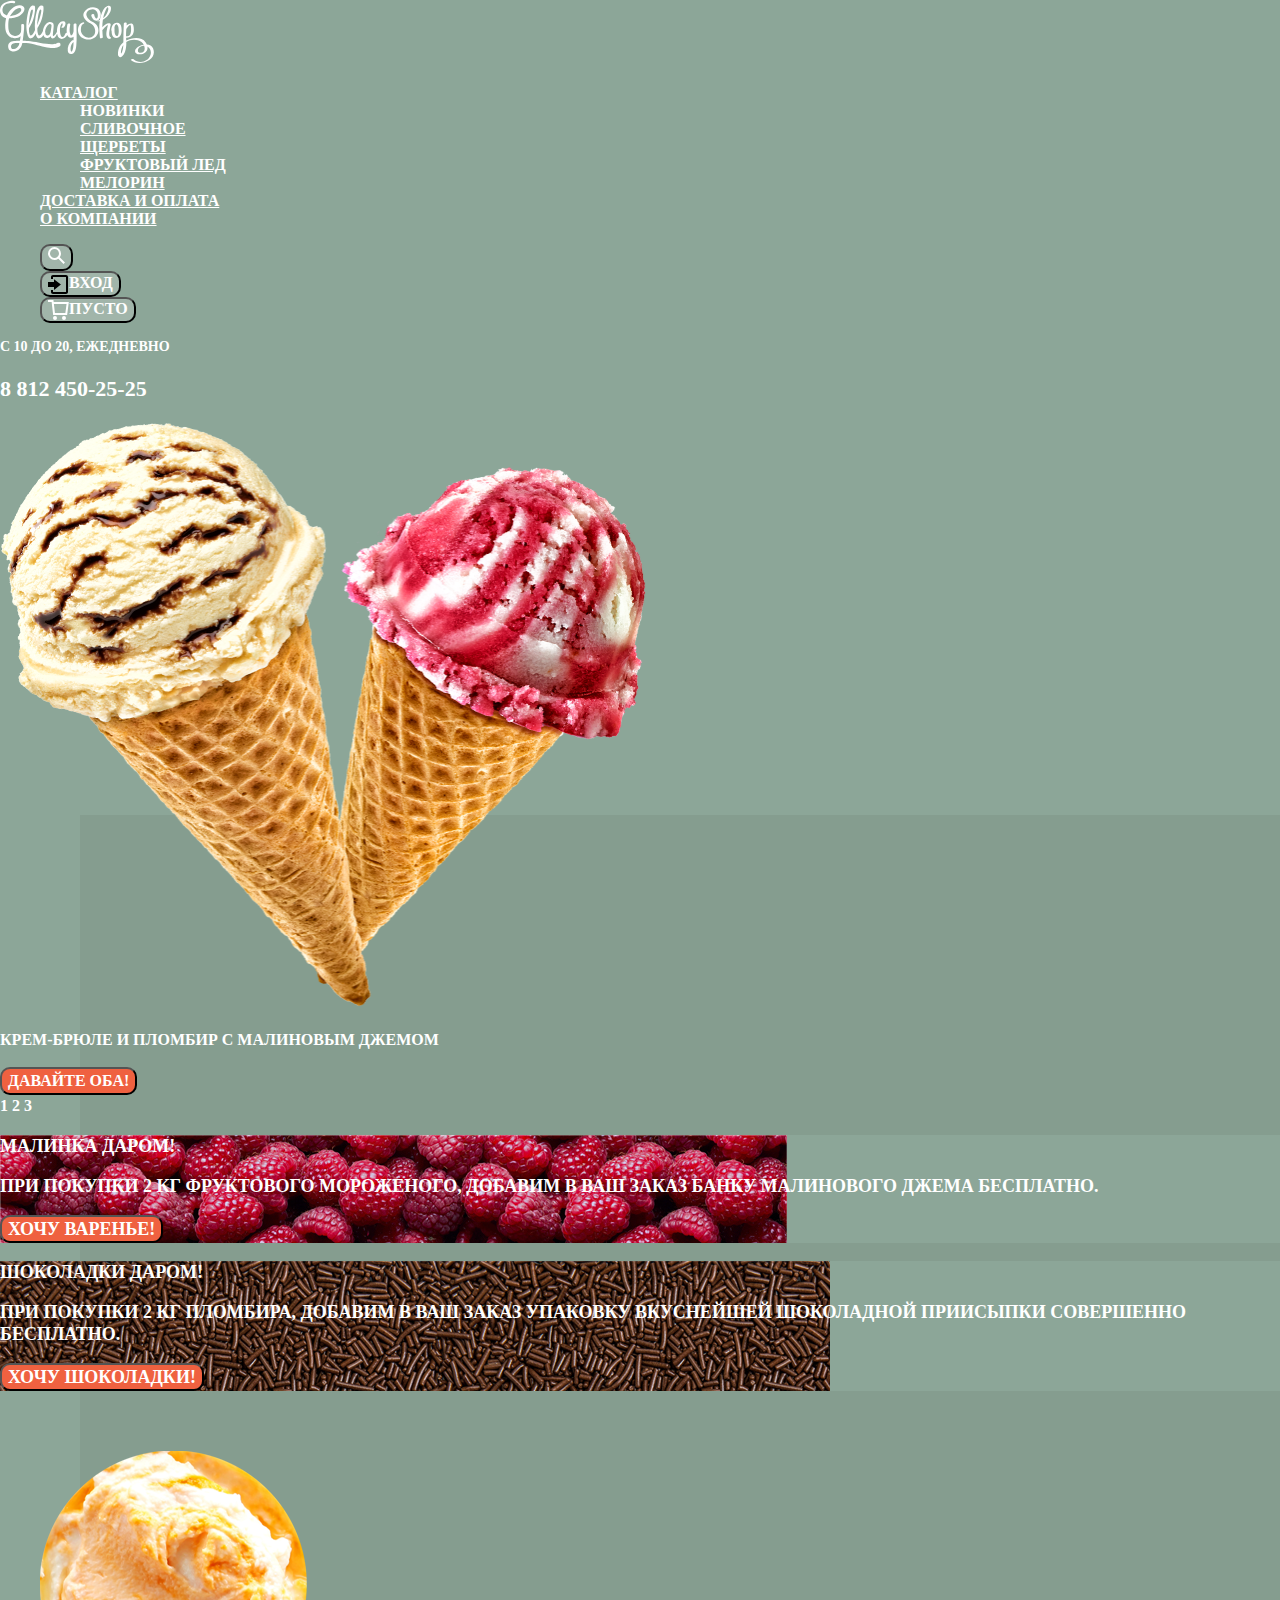
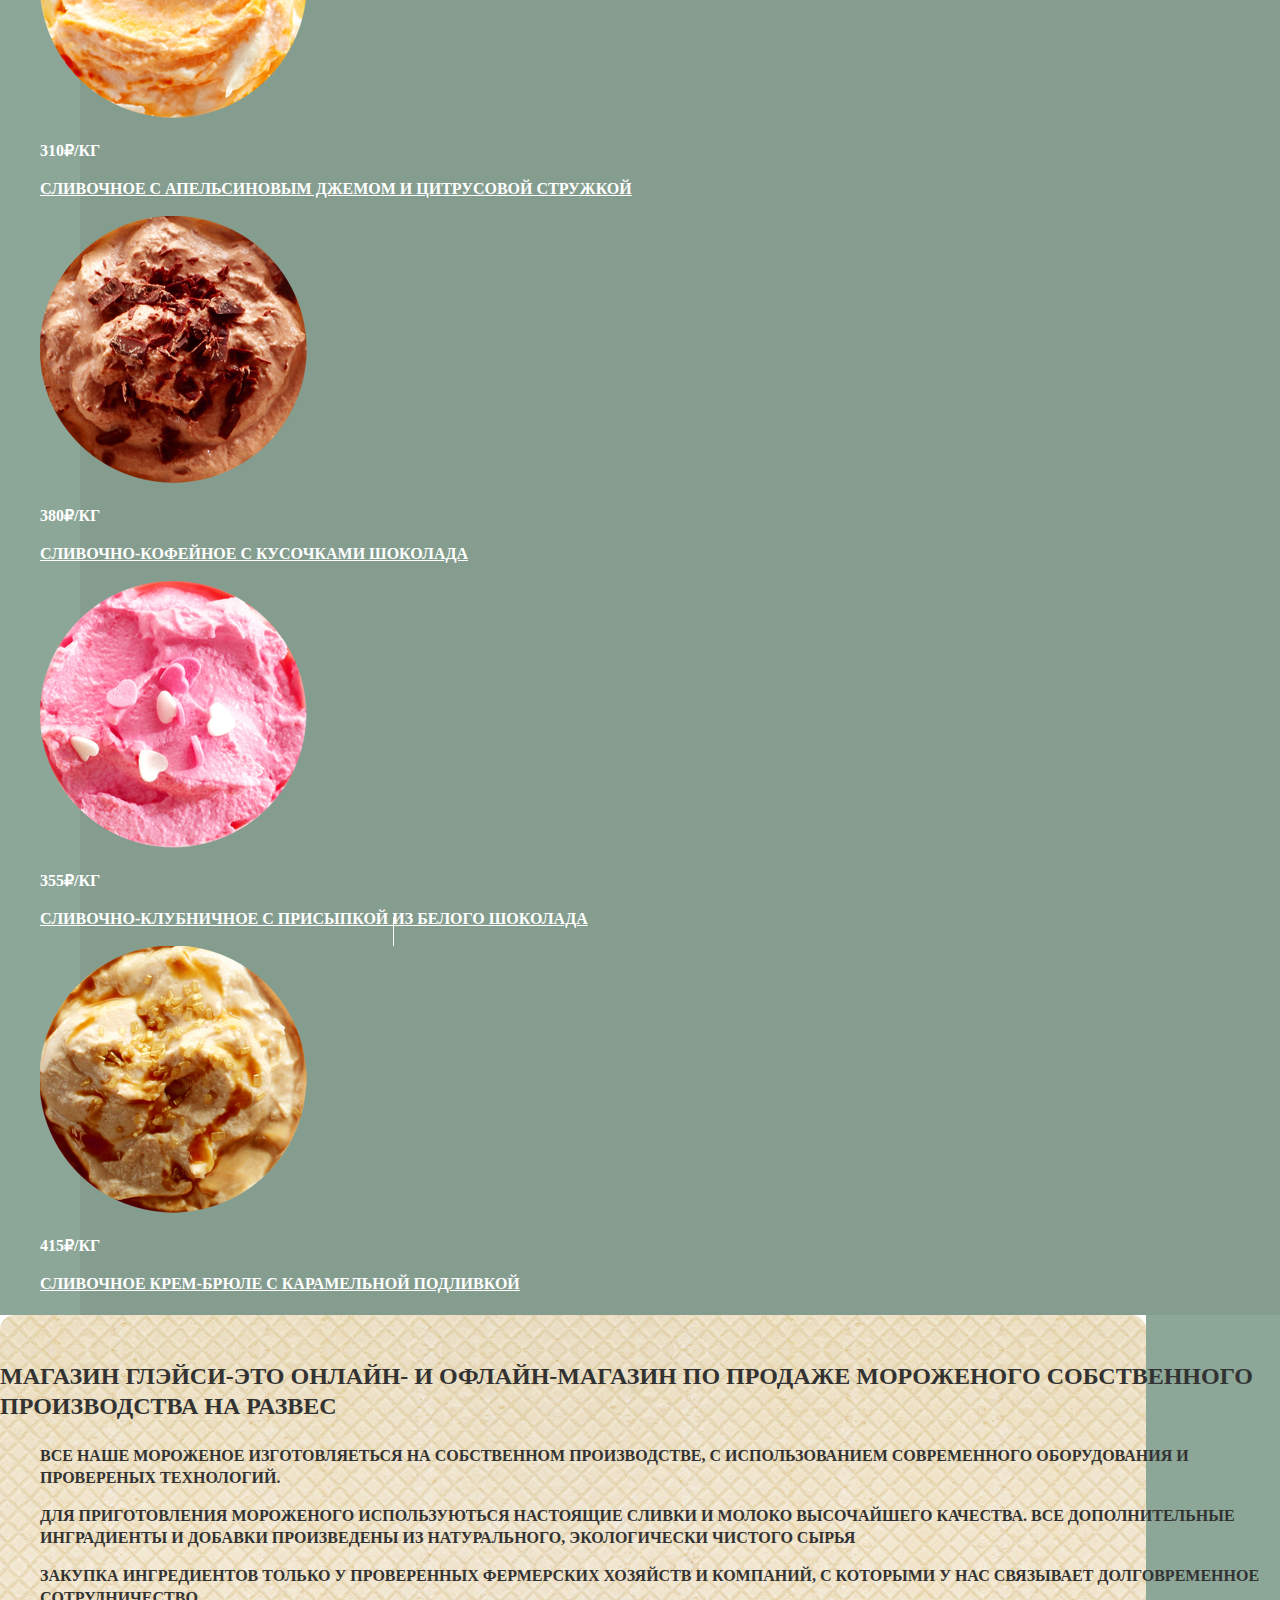
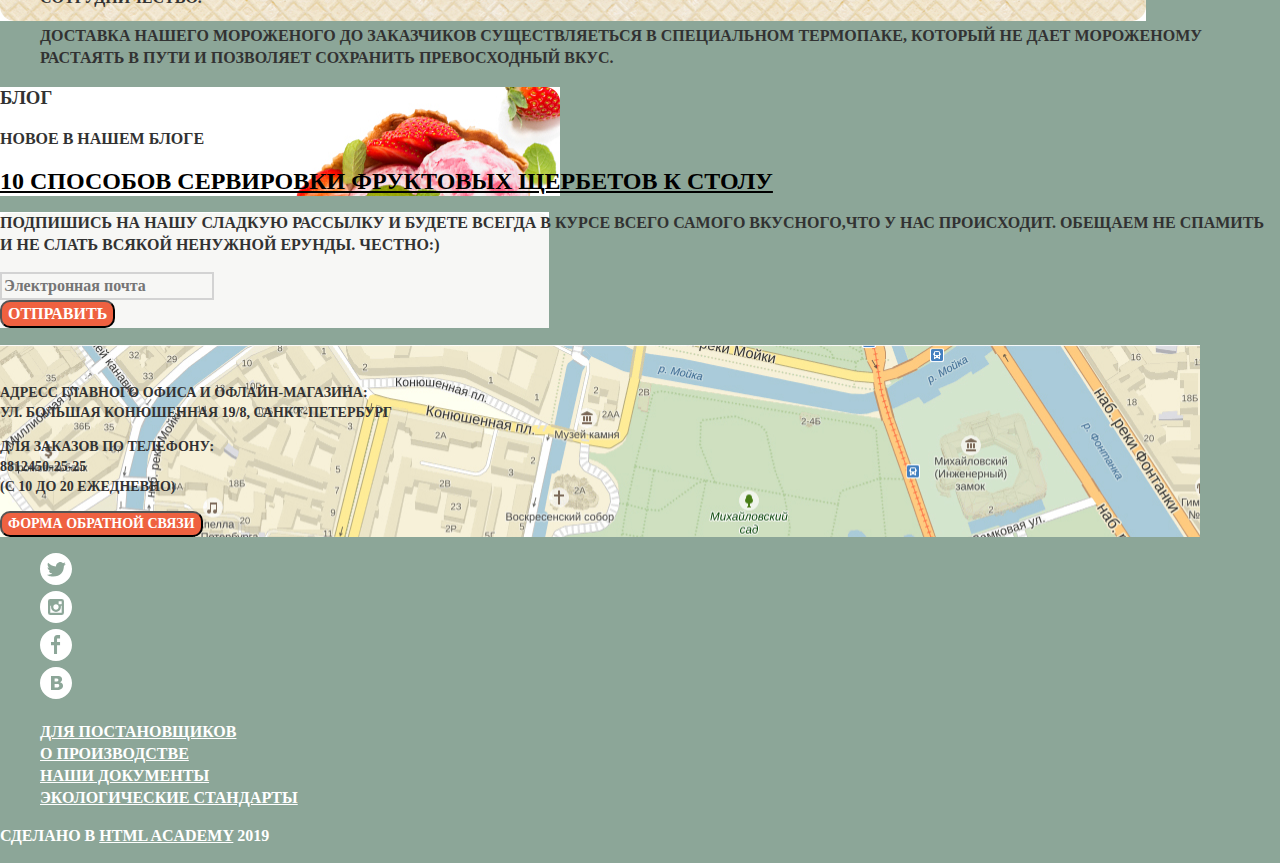
==== commit 4b2486f9: "Личный проект: завершаем базовую стилизацию" ====
--- a/index.html
+++ b/index.html
@@ -10,219 +10,232 @@
 </head>
 
 <body>
-  <header>
-    <nav class="main-navigation">
-      <a>
-        <img src="img/svg-gllacy/logo.svg" width="154" height="64" alt="Логотип магазина Глэйси">
-      </a>
-      <ul class="site-navigation">
-        <li>
-          <a href="catalog.html">Каталог</a>
-          <ul>
-            <li>Новинки</li>
-            <li><a href="catalog.html">Сливочное</a></li>
-            <li><a href="#">Щербеты</a></li>
-            <li><a href="#">Фруктовый лед</a></li>
-            <li><a href="#">Мелорин</a></li>
-          </ul>
-        </li>
-        <li><a href="dostavka.html">Доставка и оплата</a></li>
-        <li><a href="company.html">О Компании</a></li>
-      </ul>
-      <ul class="user-navigation">
-        <li>
-          <button type="button" class="header-button"><img src="img/svg-gllacy/loupe.svg"></button>
-          <form class="invisible">
-            <input id="seach" type="text" name="seach-1" placeholder="Что ищем?">
-          </form>
-        </li>
-        <li>
-          <button type="button" class="header-button"><img src="img/svg-gllacy/entrance.svg" style="vertical-align: middle">Вход</button>
-          <form class="invisible" action="https://echo.htmlacademy.ru" method="post">
-            <p>
-              <input id="user-login" type="text" name="login" placeholder="Электронная почта">
-            </p>
-            <p>
-              <input id="user-password" type="password" name="password" placeholder="Пароль">
-            </p>
-            <p>
-              <a href="#">Я забыл пароль!</a>
-              <a href="#">Новая регистрация</a>
-            </p>
-            <button type="submit">Войти</button>
-          </form>
-        </li>
-        <li><button type="button" class="header-button"><img src="img/svg-gllacy/basket.svg" style="vertical-align: middle">Пусто</button></li>
-      </ul>
-    </nav>
-    <p class="site-navigation">С 10 до 20, ежедневно </p>
-    <p class="bold-fonts">8 812 450-25-25</p>
-  </header>
-  <main>
-    <div>
-      <figure id="spinner">
-        <img src="img/slider1.png" width="646" height="584">
-        <p>Крем-брюле и пломбир с малиновым джемом</p>
-        <button type="button">Давайте оба!</button>
-        <button type="button"></button>
-        <img src="img/slider2.png" width="646" height="584">
-        <p>Шоколадный пломбир и лиммонный сорбет</p>
-        <button type="button">Давайте оба!</button>
-        <button type="button"></button>
-        <img src="img/slider3.png" width="646" height="584">
-        <p>Пломбир с помадкой и клубничный щербет</p>
-        <button type="button">Давайте оба!</button>
-        <button type="button"></button>
-      </figure>
-    </div>
-    <section>
-      <h3>Малинка даром!</h3>
-      <p>При покупки 2 кг фруктового мороженого, добавим
-        в ваш заказ банку малинового джема бесплатно. </p>
-      <button type="button">Хочу варенье!</button>
-    </section>
-    <section>
-      <h3>Шоколадки даром!</h3>
-      <p>При покупки 2 кг пломбира, добавим в ваш заказ упаковку
-        вкуснейшей шоколадной приисыпки совершенно бесплатно. </p>
-      <button type="button">Хочу шоколадки!</button>
-    </section>
-    <section>
-      <h3 class="hidden">Список сливочного мороженого</h3>
-      <ul>
-        <li>
-          <img src="img/catalog/1.png" width="267" height="267">
-          <p>310₽<span>/кг</span></p>
-          <p><a href="">Сливочное с апельсиновым джемом и цитрусовой стружкой</a></p>
-        </li>
-        <li>
-          <img src="img/catalog/2.png" width="267" height="267">
-          <p>380₽<span>/кг</span></p>
-          <p><a href="">Сливочно-кофейное с кусочками шоколада</a></p>
-        </li>
-        <li>
-          <img src="img/catalog/3.png" width="267" height="267">
-          <p>355₽<span>/кг</span></p>
-          <p><a href="">Сливочно-клубничное с присыпкой из белого шоколада</a></p>
-        </li>
-        <li>
-          <img src="img/catalog/4.png" width="267" height="267">
-          <p>415₽<span>/кг</span></p>
-          <p><a href="">Сливочное крем-брюле с карамельной подливкой</a></p>
-        </li>
-      </ul>
-    </section>
-    <section class="features">
-      <h2 class="hidden">Преимущества</h2>
-      <p class="features-text">Магазин Глэйси-это онлайн- и офлайн-магазин по продаже мороженого
-        собственного производства на развес</p>
-      <ul class="features-list">
-        <li class="feature-item">
-          <p>Все наше мороженое изготовляеться на собственном производстве,
-            с использованием современного оборудования и провереных технологий.</p>
-        </li>
-        <li class="feature-item">
-          <p>Для приготовления мороженого используються настоящие
-            сливки и молоко высочайшего качества. Все дополнительные
-            инградиенты и добавки произведены из натурального,
-            экологически чистого сырья</p>
-        </li>
-        <li class="feature-item">
-          <p>Закупка ингредиентов только у проверенных
-            фермерских хозяйств и компаний, с которыми у нас связывает
-            долговременное сотрудничество.</p>
-        </li>
-        <li class="feature-item">
-          <p>Доставка нашего мороженого до заказчиков существляеться
-            в специальном термопаке, который не дает мороженому
-            растаять в пути и позволяет сохранить превосходный вкус.</p>
-        </li>
-      </ul>
-    </section>
-    <article class="blog-list">
-      <h3 class="visually-hidden">Блог</h3>
-      <p class="blog-text">Новое в нашем блоге</p>
-      <a href="news.html" class="blog-link">10 способов сервировки фруктовых щербетов к столу</a>
-    </article>
-    <div class="mail">
-      <p>Подпишись на нашу сладкую рассылку и будете всегда в курсе
-        всего самого вкусного,что у нас происходит. Обещаем не спамить
-        и не слать всякой ненужной ерунды. Честно:)</p>
-      <form action="https://echo.htmlacademy.ru" method="post">
-        <input id="email" type="text" name="email-login" placeholder="Электронная почта">
-      </form>
-      <button type="submit">Отправить</button>
-    </div>
-  </main>
-  <footer>
-    <section class="location">
-      <h2 class="hidden">Контактная информация</h2>
-      <p>Адресс главного офиса и офлайн-магазина:<br>
-        <b> ул. Большая Конюшенная 19/8, Санкт-Петербург</b>
+  <input type="radio" id="slide1" name="slider" class="slider-input" checked />
+  <input type="radio" id="slide2" name="slider" class="slider-input" />
+  <input type="radio" id="slide3" name="slider" class="slider-input" />
+  <div class="page-wrapper">
+    <header>
+      <nav class="site-navigation">
+        <a>
+          <img src="img/svg-gllacy/logo.svg" width="154" height="64" alt="Логотип магазина Глэйси">
+        </a>
+        <ul>
+          <li>
+            <a href="catalog.html">Каталог</a>
+            <ul>
+              <li>Новинки</li>
+              <li><a href="catalog.html">Сливочное</a></li>
+              <li><a href="#">Щербеты</a></li>
+              <li><a href="#">Фруктовый лед</a></li>
+              <li><a href="#">Мелорин</a></li>
+            </ul>
+          </li>
+          <li><a href="dostavka.html">Доставка и оплата</a></li>
+          <li><a href="company.html">О Компании</a></li>
+        </ul>
+        <ul class="user-navigation">
+          <li>
+            <button type="button" class="header-button"><img src="img/svg-gllacy/loupe.svg"></button>
+            <form class="invisible">
+              <input id="seach" type="text" name="seach-1" placeholder="Что ищем?">
+            </form>
+          </li>
+          <li>
+            <button type="button" class="header-button"><img src="img/svg-gllacy/entrance.svg" style="vertical-align: middle">Вход</button>
+            <form class="invisible" action="https://echo.htmlacademy.ru" method="post">
+              <p>
+                <input id="user-login" type="text" name="login" placeholder="Электронная почта">
+              </p>
+              <p>
+                <input id="user-password" type="password" name="password" placeholder="Пароль">
+              </p>
+              <p>
+                <a href="#">Я забыл пароль!</a>
+                <a href="#">Новая регистрация</a>
+              </p>
+              <button type="submit">Войти</button>
+            </form>
+          </li>
+          <li><button type="button" class="header-button"><img src="img/svg-gllacy/basket.svg" style="vertical-align: middle">Пусто</button></li>
+        </ul>
+      </nav>
+      <div>
+        <p class="schedule">С 10 до 20, ежедневно</p>
+        <p class="phone-number">8 812 450-25-25</p>
+      </div>
+    </header>
+    <main class="main-content">
+      <div class="main-slider">
+        <div class="slide slide1">
+          <img src="img/slider1.png" width="646" height="584">
+          <p>Крем-брюле и пломбир с малиновым джемом</p>
+          <button type="button">Давайте оба!</button>
+        </div>
+        <div class="slide slide2">
+          <img src="img/slider2.png" width="646" height="584">
+          <p>Шоколадный пломбир и лиммонный сорбет</p>
+          <button type="button">Давайте оба!</button>
+        </div>
+        <div class="slide slide3">
+          <img src="img/slider3.png" width="646" height="584">
+          <p>Пломбир с помадкой и клубничный щербет</p>
+          <button type="button">Давайте оба!</button>
+        </div>
+        <div class="slider-buttons">
+          <label for="slide1">1</label>
+          <label for="slide2">2</label>
+          <label for="slide3">3</label>
+        </div>
+      </div>
+      <section class="raspberry">
+        <p class="bold-font">Малинка даром!</p>
+        <p>При покупки 2 кг фруктового мороженого, добавим
+          в ваш заказ банку малинового джема бесплатно. </p>
+        <button type="button">Хочу варенье!</button>
+      </section>
+      <section class="chocolate">
+        <p class="bold-font">Шоколадки даром!</p>
+        <p>При покупки 2 кг пломбира, добавим в ваш заказ упаковку
+          вкуснейшей шоколадной приисыпки совершенно бесплатно. </p>
+        <button type="button">Хочу шоколадки!</button>
+      </section>
+      <section>
+        <h3 class="hidden">Список сливочного мороженого</h3>
+        <ul>
+          <li>
+            <img src="img/catalog/1.png" width="267" height="267">
+            <p>310₽<span>/кг</span></p>
+            <p><a href="">Сливочное с апельсиновым джемом и цитрусовой стружкой</a></p>
+          </li>
+          <li>
+            <img src="img/catalog/2.png" width="267" height="267">
+            <p>380₽<span>/кг</span></p>
+            <p><a href="">Сливочно-кофейное с кусочками шоколада</a></p>
+          </li>
+          <li>
+            <img src="img/catalog/3.png" width="267" height="267">
+            <p>355₽<span>/кг</span></p>
+            <p><a href="">Сливочно-клубничное с присыпкой из белого шоколада</a></p>
+          </li>
+          <li>
+            <img src="img/catalog/4.png" width="267" height="267">
+            <p>415₽<span>/кг</span></p>
+            <p><a href="">Сливочное крем-брюле с карамельной подливкой</a></p>
+          </li>
+        </ul>
+      </section>
+      <section class="features">
+        <h2 class="hidden">Преимущества</h2>
+        <p class="features-text">Магазин Глэйси-это онлайн- и офлайн-магазин по продаже мороженого
+          собственного производства на развес</p>
+        <ul class="features-list">
+          <li class="feature-item">
+            <p>Все наше мороженое изготовляеться на собственном производстве,
+              с использованием современного оборудования и провереных технологий.</p>
+          </li>
+          <li class="feature-item">
+            <p>Для приготовления мороженого используються настоящие
+              сливки и молоко высочайшего качества. Все дополнительные
+              инградиенты и добавки произведены из натурального,
+              экологически чистого сырья</p>
+          </li>
+          <li class="feature-item">
+            <p>Закупка ингредиентов только у проверенных
+              фермерских хозяйств и компаний, с которыми у нас связывает
+              долговременное сотрудничество.</p>
+          </li>
+          <li class="feature-item">
+            <p>Доставка нашего мороженого до заказчиков существляеться
+              в специальном термопаке, который не дает мороженому
+              растаять в пути и позволяет сохранить превосходный вкус.</p>
+          </li>
+        </ul>
+      </section>
+      <article class="blog-list">
+        <h3 class="visually-hidden">Блог</h3>
+        <p class="blog-text">Новое в нашем блоге</p>
+        <a href="news.html" class="blog-link">10 способов сервировки фруктовых щербетов к столу</a>
+      </article>
+      <div class="mail">
+        <p>Подпишись на нашу сладкую рассылку и будете всегда в курсе
+          всего самого вкусного,что у нас происходит. Обещаем не спамить
+          и не слать всякой ненужной ерунды. Честно:)</p>
+        <form action="https://echo.htmlacademy.ru" method="post">
+          <input id="email" type="text" name="email-login" placeholder="Электронная почта">
+        </form>
+        <button type="submit">Отправить</button>
+      </div>
+    </main>
+    <footer>
+      <section class="location">
+        <h2 class="hidden">Контактная информация</h2>
+        <p>Адресс главного офиса и офлайн-магазина:<br>
+          <b> ул. Большая Конюшенная 19/8, Санкт-Петербург</b>
+        </p>
+        <p>Для заказов по телефону:<br>
+          <b>8812450-25-25</b><br>
+          (с 10 до 20 ежедневно)</p>
+        <button type="button">Форма обратной связи</button>
+        <form class="invisible" action="https://echo.htmlacademy.ru" method="post">
+          <p>Мы обязательно вам ответим!</p>
+          <p>
+            <input id="name" type="text" name="name" placeholder="Как вас зовут?">
+          </p>
+          <p><input id="post" type="text" name="post" placeholder="Ваша почта для ответа?">
+          </p>
+          <p>
+            <input id="write" type="text" name="write" placeholder="Напишите что-нибудь...">
+          </p>
+          <button type="submit">Отправить</button>
+        </form>
+      </section>
+      <div>
+        <ul>
+          <li>
+            <a href="#" class="twitter">
+              <img src="img/svg-gllacy/twitter.svg" alt="Твитер">
+            </a>
+          </li>
+          <li>
+            <a href="#" class="instagram">
+              <img src="img/svg-gllacy/instagram.svg" alt="Инстаграм">
+            </a>
+          </li>
+          <li>
+            <a href="#" class="facebook">
+              <img src="img/svg-gllacy/fb.svg" alt="Фейсбук">
+            </a>
+          </li>
+          <li>
+            <a href="#" class="vk">
+              <img src="img/svg-gllacy/vk.svg" alt="Вконтакте">
+            </a>
+          </li>
+        </ul>
+      </div>
+      <div class="main-footer">
+        <ul>
+          <li>
+            <a href="#" class="menu-footer"><b>Для постановщиков</b></a>
+          </li>
+          <li>
+            <a href="#" class="menu-footer">О производстве</a>
+          </li>
+          <li>
+            <a href="#" class="menu-footer">Наши документы</a>
+          </li>
+          <li>
+            <a href="#" class="menu-footer">Экологические стандарты</a>
+          </li>
+        </ul>
+      </div>
+      <p class="main-footer">
+        Сделано в
+        <a href="https://htmlacademy.ru" class="menu-footer">HTML Academy</a>
+        <time datetime="2019">2019</time>
       </p>
-      <p>Для заказов по телефону:<br>
-        <b>8812450-25-25</b><br>
-        (с 10 до 20 ежедневно)</p>
-      <button type="button">Форма обратной связи</button>
-      <form class="invisible" action="https://echo.htmlacademy.ru" method="post">
-        <p>Мы обязательно вам ответим!</p>
-        <p>
-          <input id="name" type="text" name="name" placeholder="Как вас зовут?">
-        </p>
-        <p><input id="post" type="text" name="post" placeholder="Ваша почта для ответа?">
-        </p>
-        <p>
-          <input id="write" type="text" name="write" placeholder="Напишите что-нибудь...">
-        </p>
-        <button type="submit">Отправить</button>
-      </form>
-    </section>
-    <div>
-      <ul>
-        <li>
-          <a href="#" class="twitter">
-            <img src="img/svg-gllacy/twitter.svg" alt="Твитер">
-          </a>
-        </li>
-        <li>
-          <a href="#" class="instagram">
-            <img src="img/svg-gllacy/instagram.svg" alt="Инстаграм">
-          </a>
-        </li>
-        <li>
-          <a href="#" class="facebook">
-            <img src="img/svg-gllacy/fb.svg" alt="Фейсбук">
-          </a>
-        </li>
-        <li>
-          <a href="#" class="vk">
-            <img src="img/svg-gllacy/vk.svg" alt="Вконтакте">
-          </a>
-        </li>
-      </ul>
-    </div>
-    <div class="main-footer">
-      <ul>
-        <li>
-          <a href="#" class="menu-footer"><b>Для постановщиков</b></a>
-        </li>
-        <li>
-          <a href="#" class="menu-footer">О производстве</a>
-        </li>
-        <li>
-          <a href="#" class="menu-footer">Наши документы</a>
-        </li>
-        <li>
-          <a href="#" class="menu-footer">Экологические стандарты</a>
-        </li>
-      </ul>
-    </div>
-    <p class="main-footer">
-      Сделано в
-      <a href="https://htmlacademy.ru" class="menu-footer">HTML Academy</a>
-      <time datetime="2019">2019</time>
-    </p>
-  </footer>
+    </footer>
+  </div>
 </body>
 
 </html>
--- a/css/style.css
+++ b/css/style.css
@@ -1,7 +1,7 @@
 body {
   margin: 0;
   padding: 0;
-  font-family: "Roboto", sans-serif;
+  font-family: "Roboto";
   font-size: 16px;
   line-height: 22px;
   font-weight: 700;
@@ -18,62 +18,8 @@
   color: #ffffff;
 }
 
-.main-navigation {
-  font-size: 16px;
-  line-height: 18px;
-  color: #ffffff;
-  background-color: #8ca698;
-}
-
-.user-navigation a:hover,
-.user-navigation a:focus {
-  background-color: #ffbc9e;
-}
-
 ul {
   list-style: none;
-}
-
-.features {
-  color: #323232;
-  background-color: #8ca698;
-  background-image: url("../img/waffle.bg.jpg");
-  background-repeat: no-repeat;
-  position: absolute;
-}
-.features-text {
-  font-size: 24px;
-  line-height: 30px;
-}
-
-.blog-list {
-  color: #323232;
-  background-color: #8ca698;
-  background-image: url("../img/strawberry-bg.jpg");
-  background-repeat: no-repeat;
-}
-.blog-link {
-  font-size: 24px;
-  line-height: 30px;
-}
-
-.mail {
-  color: #323232;
-  font-size: 16px;
-  line-height: 22px;
-  background-color: #8ca698;
-  background-image: url("../img/svg-gllacy/bg-post.svg");
-  background-image: url("../img/substrate.jpg");
-  background-repeat: no-repeat;
-}
-
-.location {
-  color: #323232;
-  font-size: 14px;
-  line-height: 20px;
-  background-color: #8ca698;
-  background-image: url("../img/map.jpg");
-  background-repeat: no-repeat;
 }
 
 button {
@@ -110,6 +56,134 @@
   border: 1px solid #8fbdec;
 }
 
+.header-button {
+  background-color: #a1b5aa;
+}
+
+.header-button:focus,
+.header-button:hover {
+  color: #000000;
+  background-color: #ffffff;
+}
+
+.site-navigation,
+.user-navigation {
+  font-size: 16px;
+  line-height: 18px;
+  color: #ffffff;
+}
+
+.user-navigation a:hover,
+.user-navigation a:focus {
+  background-color: #ffbc9e;
+}
+
+.schedule {
+  font-size: 14px;
+  line-height: 16px;
+}
+
+.phone-number {
+  font-size: 22px;
+  line-height: 24px;
+}
+
+#slide1:checked~.page-wrapper {
+  background-color: #8ca698;
+  background-image: url("../img/bg.jpg");
+  background-position: 100%;
+  background-repeat: no-repeat;
+}
+
+#slide2:checked~.page-wrapper {
+  background-color: ;
+}
+
+.slider-input {
+  display: none;
+}
+
+.slide {
+  display: none;
+}
+
+#slide1:checked~.page-wrapper .main-content .main-slider .slide1 {
+  display: block;
+}
+
+#slide2:checked~.page-wrapper .main-content .main-slider .slide2 {
+  display: block;
+}
+
+#slide3:checked~.page-wrapper .main-content .main-slider .slide3 {
+  display: block;
+}
+
+.raspberry {
+  font-size: 18px;
+  line-height: 22px;
+  background-color: #8ca698;
+  background-image: url("../img/raspberry-background.jpg");
+  background-repeat: no-repeat;
+}
+
+.chocolate {
+  font-size: 18px;
+  line-height: 22px;
+  background-color: #8ca698;
+  background-image: url("../img/chocolate-background.jpg");
+  background-repeat: no-repeat;
+}
+
+.bold-fonts {
+  font-size: 35;
+  line-height: 41px;
+}
+
+.features {
+  color: #323232;
+  background-color: #8ca698;
+  background-image: url("../img/waffle.bg.jpg");
+  background-repeat: no-repeat;
+}
+
+.features-text {
+  font-size: 24px;
+  line-height: 30px;
+}
+
+.blog-list {
+  color: #323232;
+  background-color: #8ca698;
+  background-image: url("../img/strawberry-bg.jpg");
+  background-repeat: no-repeat;
+}
+
+.blog-link {
+  font-size: 24px;
+  line-height: 30px;
+  color: #000000;
+}
+
+.mail {
+  color: #323232;
+  font-size: 16px;
+  line-height: 22px;
+  background-color: #8ca698;
+  background-image: url("../img/svg-gllacy/bg-post.svg");
+  background-image: url("../img/substrate.jpg");
+  background-repeat: no-repeat;
+}
+
+.location {
+  color: #323232;
+  font-size: 14px;
+  line-height: 20px;
+  background-color: #8ca698;
+  background-image: url("../img/map.jpg");
+  background-repeat: no-repeat;
+}
+
 .main-footer {
   color: #ffffff;
   background-color: #8ca698;
@@ -127,18 +201,26 @@
 .hidden {
   visibility: hidden;
 }
-.header-button{
-  background-color: #a1b5aa;
-}
-.header-button:focus,
-.header-button:hover{
-  background-color: #ffffff;
-}
-.site-navigation{
-  font-size: 16px;
-  line-height: 18px;
-}
-.bold-fonts{
+
+.bold-fonts {
   font-size: 22px;
   line-height: 24px;
 }
+
+.page-number:focus {
+  color: #000000;
+  background-color: #ffffff;
+}
+
+.filters fieldset {
+  border: none;
+}
+
+.name-filters{
+  font-size: 14px;
+  line-height: 16px;
+}
+.filters{
+  font-size: 16px;
+  line-height: 18px;
+}
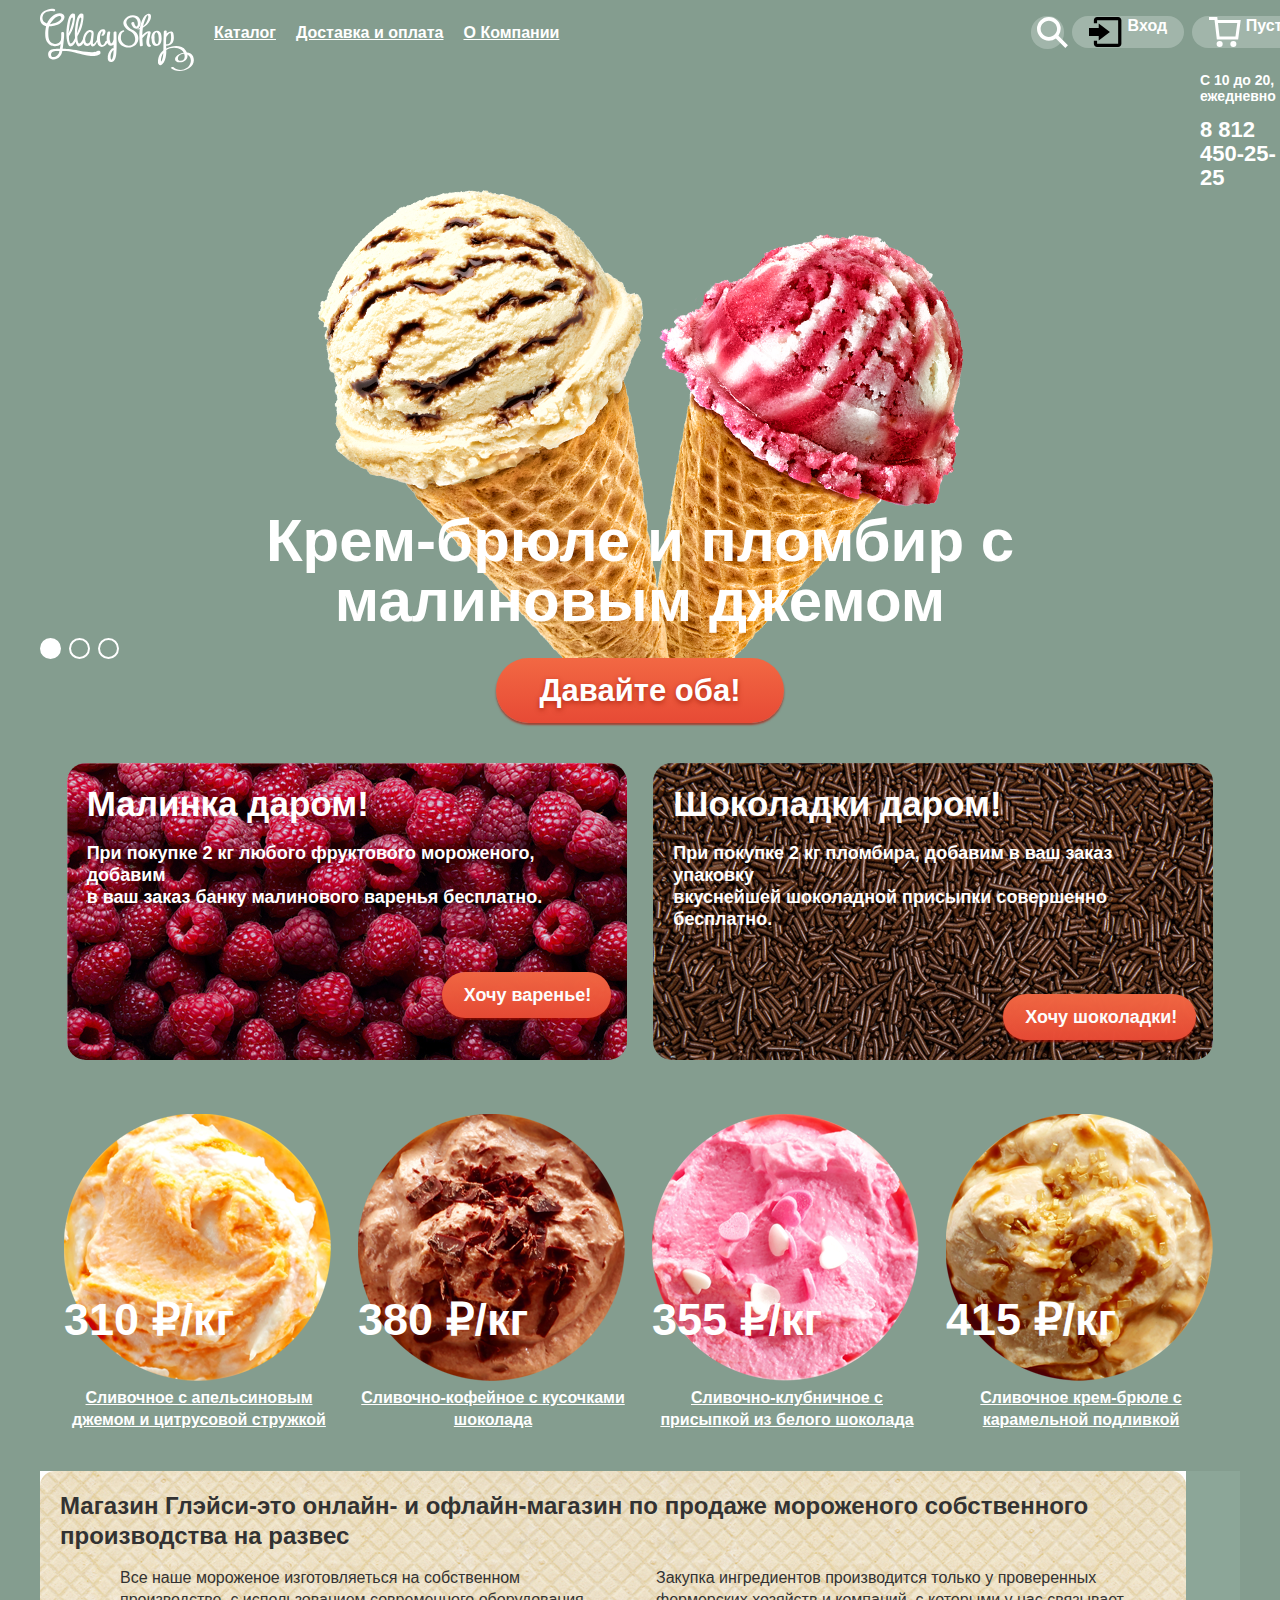
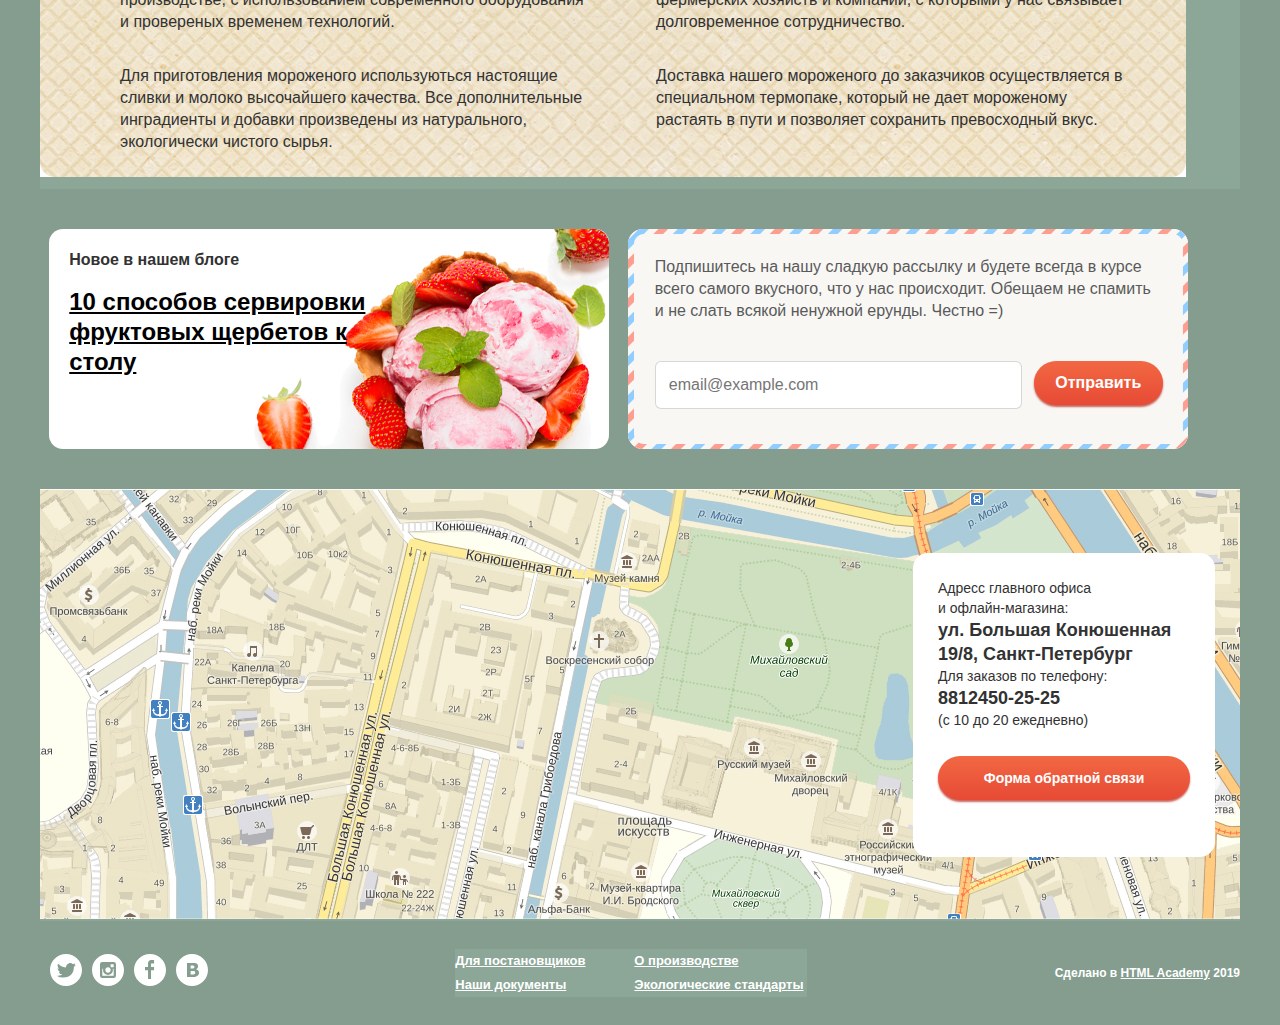
==== commit 83a3993e: "Личный проект: начинаем строить сетку на флексах" ====
--- a/index.html
+++ b/index.html
@@ -10,173 +10,217 @@
 </head>
 
 <body>
-  <input type="radio" id="slide1" name="slider" class="slider-input" checked />
-  <input type="radio" id="slide2" name="slider" class="slider-input" />
-  <input type="radio" id="slide3" name="slider" class="slider-input" />
-  <div class="page-wrapper">
+   <div class="page-wrapper">
     <header>
-      <nav class="site-navigation">
-        <a>
-          <img src="img/svg-gllacy/logo.svg" width="154" height="64" alt="Логотип магазина Глэйси">
-        </a>
-        <ul>
-          <li>
-            <a href="catalog.html">Каталог</a>
-            <ul>
-              <li>Новинки</li>
-              <li><a href="catalog.html">Сливочное</a></li>
-              <li><a href="#">Щербеты</a></li>
-              <li><a href="#">Фруктовый лед</a></li>
-              <li><a href="#">Мелорин</a></li>
-            </ul>
-          </li>
-          <li><a href="dostavka.html">Доставка и оплата</a></li>
-          <li><a href="company.html">О Компании</a></li>
-        </ul>
-        <ul class="user-navigation">
-          <li>
-            <button type="button" class="header-button"><img src="img/svg-gllacy/loupe.svg"></button>
-            <form class="invisible">
-              <input id="seach" type="text" name="seach-1" placeholder="Что ищем?">
-            </form>
-          </li>
-          <li>
-            <button type="button" class="header-button"><img src="img/svg-gllacy/entrance.svg" style="vertical-align: middle">Вход</button>
-            <form class="invisible" action="https://echo.htmlacademy.ru" method="post">
-              <p>
-                <input id="user-login" type="text" name="login" placeholder="Электронная почта">
-              </p>
-              <p>
-                <input id="user-password" type="password" name="password" placeholder="Пароль">
-              </p>
-              <p>
-                <a href="#">Я забыл пароль!</a>
-                <a href="#">Новая регистрация</a>
-              </p>
-              <button type="submit">Войти</button>
-            </form>
-          </li>
-          <li><button type="button" class="header-button"><img src="img/svg-gllacy/basket.svg" style="vertical-align: middle">Пусто</button></li>
-        </ul>
-      </nav>
-      <div>
+      <div class="main-header container">
+        <nav class="site-navigation">
+          <a class="logo">
+            <img src="img/svg-gllacy/logo.svg" width="154" height="64" alt="Логотип магазина Глэйси">
+          </a>
+          <ul class="site-menu">
+            <li class="menu-item">
+              <a href="catalog.html" class="menu-item-link">Каталог</a>
+              <ul class="sub-menu">
+                <li>Новинки</li>
+                <li><a href="catalog.html">Сливочное</a></li>
+                <li><a href="#">Щербеты</a></li>
+                <li><a href="#">Фруктовый лед</a></li>
+                <li><a href="#">Мелорин</a></li>
+              </ul>
+            </li>
+            <li class="menu-item"><a href="dostavka.html" class="menu-item-link">Доставка и оплата</a></li>
+            <li class="menu-item"><a href="company.html" class="menu-item-link">О Компании</a></li>
+          </ul>
+          <ul class="user-navigation">
+            <li>
+              <button type="button" class="header-button header-button-search"><img src="img/svg-gllacy/loupe.svg"></button>
+              <form class="hidden">
+                <input id="seach" type="text" name="seach-1" placeholder="Что ищем?">
+              </form>
+            </li>
+            <li>
+              <button type="button" class="header-button header-button-entrance"><img src="img/svg-gllacy/entrance.svg" class="image-entrance">Вход</button>
+              <form class="hidden" action="https://echo.htmlacademy.ru" method="post">
+                <p>
+                  <input id="user-login" type="text" name="login" placeholder="Электронная почта">
+                </p>
+                <p>
+                  <input id="user-password" type="password" name="password" placeholder="Пароль">
+                </p>
+                <p>
+                  <a href="#">Я забыл пароль!</a>
+                  <a href="#">Новая регистрация</a>
+                </p>
+                <button type="submit">Войти</button>
+              </form>
+            </li>
+            <li><button type="button" class="header-button header-button-basket"><img src="img/svg-gllacy/basket.svg" class="image-basket">Пусто</button></li>
+          </ul>
+        </nav>
+      </div>
+      <div class="user-information">
         <p class="schedule">С 10 до 20, ежедневно</p>
         <p class="phone-number">8 812 450-25-25</p>
       </div>
     </header>
     <main class="main-content">
-      <div class="main-slider">
-        <div class="slide slide1">
-          <img src="img/slider1.png" width="646" height="584">
-          <p>Крем-брюле и пломбир с малиновым джемом</p>
-          <button type="button">Давайте оба!</button>
-        </div>
-        <div class="slide slide2">
-          <img src="img/slider2.png" width="646" height="584">
-          <p>Шоколадный пломбир и лиммонный сорбет</p>
-          <button type="button">Давайте оба!</button>
-        </div>
-        <div class="slide slide3">
-          <img src="img/slider3.png" width="646" height="584">
-          <p>Пломбир с помадкой и клубничный щербет</p>
-          <button type="button">Давайте оба!</button>
-        </div>
-        <div class="slider-buttons">
-          <label for="slide1">1</label>
-          <label for="slide2">2</label>
-          <label for="slide3">3</label>
-        </div>
-      </div>
-      <section class="raspberry">
-        <p class="bold-font">Малинка даром!</p>
-        <p>При покупки 2 кг фруктового мороженого, добавим
-          в ваш заказ банку малинового джема бесплатно. </p>
-        <button type="button">Хочу варенье!</button>
-      </section>
-      <section class="chocolate">
-        <p class="bold-font">Шоколадки даром!</p>
-        <p>При покупки 2 кг пломбира, добавим в ваш заказ упаковку
-          вкуснейшей шоколадной приисыпки совершенно бесплатно. </p>
-        <button type="button">Хочу шоколадки!</button>
-      </section>
-      <section>
+      <div>
+        <input class="visually-hidden" type="radio" id="product-1" name="toggle" checked>
+        <input class="visually-hidden" type="radio" id="product-2" name="toggle">
+        <input class="visually-hidden" type="radio" id="product-3" name="toggle">
+      <div class="site-wrapper">
+          <div class="container">
+            <header class="main-header"></header>
+            <section class="slider">
+              <div class="slider-controls">
+                <label for="product-1">Первый</label>
+                <label for="product-2">Второй</label>
+                <label for="product-3">Третий</label>
+              </div>
+              <ul class="slider-list">
+                <li class="slider-item slide" id="slide1">
+                  <h3 class="slide-title">
+                    Крем-брюле и пломбир с малиновым джемом
+                  </h3>
+                  <a class="button slide-button" href="#">Давайте оба!</a>
+                </li>
+                <li class="slider-item slide" id="slide2">
+                  <h3 class="slide-title">
+                    Шоколадный пломбир и лимонный сорбет
+                  </h3>
+                  <a class="button slide-button" href="#">Давайте оба!</a>
+                </li>
+                <li class="slider-item slide" id="slide3">
+                  <h3 class="slide-title">
+                    Пломбир с помадкой и клубничный щербет
+                  </h3>
+                  <a class="button slide-button" href="#">Давайте оба!</a>
+                </li>
+              </ul>
+            </section>
+          </div>
+        </div>
+      </div>
+      <div class="stock container">
+        <div class="raspberry">
+          <div class="contant">
+            <p class="bold-font">Малинка даром!</p>
+            <p class="text">При покупке 2 кг любого фруктового мороженого, добавим <br>
+              в ваш заказ банку малинового варенья бесплатно.</p>
+            <button type="button" class="button-stock-raspberry">Хочу варенье!</button>
+          </div>
+        </div>
+        <div class="chocolate">
+          <div class="contant">
+            <p class="bold-font">Шоколадки даром!</p>
+            <p>При покупке 2 кг пломбира, добавим в ваш заказ упаковку<br>
+              вкуснейшей шоколадной присыпки совершенно бесплатно.</p>
+            <button type="button" class="button-stock-chocalate">Хочу шоколадки!</button>
+          </div>
+        </div>
+      </div>
+      <section class="container">
         <h3 class="hidden">Список сливочного мороженого</h3>
-        <ul>
-          <li>
-            <img src="img/catalog/1.png" width="267" height="267">
-            <p>310₽<span>/кг</span></p>
-            <p><a href="">Сливочное с апельсиновым джемом и цитрусовой стружкой</a></p>
-          </li>
-          <li>
-            <img src="img/catalog/2.png" width="267" height="267">
-            <p>380₽<span>/кг</span></p>
-            <p><a href="">Сливочно-кофейное с кусочками шоколада</a></p>
-          </li>
-          <li>
-            <img src="img/catalog/3.png" width="267" height="267">
-            <p>355₽<span>/кг</span></p>
-            <p><a href="">Сливочно-клубничное с присыпкой из белого шоколада</a></p>
-          </li>
-          <li>
-            <img src="img/catalog/4.png" width="267" height="267">
-            <p>415₽<span>/кг</span></p>
-            <p><a href="">Сливочное крем-брюле с карамельной подливкой</a></p>
+        <ul class="ice-cream-list">
+          <li class="card">
+            <div class="card-content">
+              <img src="img/catalog/1.png" width="267" height="267">
+              <p class="card-price">310 ₽<span>/кг</span></p>
+            </div>
+            <a href="" class="card-link">Сливочное с апельсиновым джемом и цитрусовой стружкой</a>
+          </li>
+          <li class="card">
+            <div class="card-content">
+              <img src="img/catalog/2.png" width="267" height="267">
+              <p class="card-price">380 ₽<span>/кг</span></p>
+            </div>
+            <a href="" class="card-link">Сливочно-кофейное с кусочками шоколада</a>
+          </li>
+          <li class="card">
+            <div class="card-content">
+              <img src="img/catalog/3.png" width="267" height="267">
+              <p class="card-price">355 ₽<span>/кг</span></p>
+            </div>
+            <a href="" class="card-link">Сливочно-клубничное с присыпкой из белого шоколада</a>
+          </li>
+          <li class="card">
+            <div class="card-content">
+              <img src="img/catalog/4.png" width="267" height="267">
+              <p class="card-price">415 ₽<span>/кг</span></p>
+            </div>
+            <a href="" class="card-link">Сливочное крем-брюле с карамельной подливкой</a>
           </li>
         </ul>
       </section>
-      <section class="features">
+      <section class="features container">
         <h2 class="hidden">Преимущества</h2>
-        <p class="features-text">Магазин Глэйси-это онлайн- и офлайн-магазин по продаже мороженого
-          собственного производства на развес</p>
-        <ul class="features-list">
-          <li class="feature-item">
-            <p>Все наше мороженое изготовляеться на собственном производстве,
-              с использованием современного оборудования и провереных технологий.</p>
-          </li>
-          <li class="feature-item">
-            <p>Для приготовления мороженого используються настоящие
-              сливки и молоко высочайшего качества. Все дополнительные
-              инградиенты и добавки произведены из натурального,
-              экологически чистого сырья</p>
-          </li>
-          <li class="feature-item">
-            <p>Закупка ингредиентов только у проверенных
-              фермерских хозяйств и компаний, с которыми у нас связывает
-              долговременное сотрудничество.</p>
-          </li>
-          <li class="feature-item">
-            <p>Доставка нашего мороженого до заказчиков существляеться
-              в специальном термопаке, который не дает мороженому
-              растаять в пути и позволяет сохранить превосходный вкус.</p>
-          </li>
-        </ul>
+        <div class="contant">
+          <p class="features-text">Магазин Глэйси-это онлайн- и офлайн-магазин по продаже мороженого
+            собственного производства на развес</p>
+          <ul class="features-list">
+            <li class="feature-item">
+              <p>Все наше мороженое изготовляеться на собственном производстве,
+                с использованием современного оборудования и провереных временем технологий.</p>
+            </li>
+
+            <li class="feature-item">
+              <p>Закупка ингредиентов производится только у проверенных
+                фермерских хозяйств и компаний, с которыми у нас связывает
+                долговременное сотрудничество.</p>
+            </li>
+            <li class="feature-item">
+              <p>Для приготовления мороженого используються настоящие
+                сливки и молоко высочайшего качества. Все дополнительные
+                инградиенты и добавки произведены из натурального,
+                экологически чистого сырья.</p>
+            </li>
+            <li class="feature-item">
+              <p>Доставка нашего мороженого до заказчиков осуществляется
+                в специальном термопаке, который не дает мороженому
+                растаять в пути и позволяет сохранить превосходный вкус.</p>
+            </li>
+          </ul>
+        </div>
       </section>
-      <article class="blog-list">
-        <h3 class="visually-hidden">Блог</h3>
-        <p class="blog-text">Новое в нашем блоге</p>
-        <a href="news.html" class="blog-link">10 способов сервировки фруктовых щербетов к столу</a>
-      </article>
-      <div class="mail">
-        <p>Подпишись на нашу сладкую рассылку и будете всегда в курсе
-          всего самого вкусного,что у нас происходит. Обещаем не спамить
-          и не слать всякой ненужной ерунды. Честно:)</p>
-        <form action="https://echo.htmlacademy.ru" method="post">
-          <input id="email" type="text" name="email-login" placeholder="Электронная почта">
-        </form>
-        <button type="submit">Отправить</button>
+      <div class="box  container">
+        <article class="blog-list">
+          <div class="contant">
+            <h3 class="hidden">Блог</h3>
+            <p class="blog-text">Новое в нашем блоге</p>
+            <a href="news.html" class="blog-link">10 способов сервировки <br> фруктовых щербетов к <br> столу</a>
+          </div>
+        </article>
+        <div class="mail">
+          <div>
+            <p class="mail-text">Подпишитесь на нашу сладкую рассылку и будете всегда в курсе <br>
+              всего самого вкусного, что у нас происходит. Обещаем не спамить <br>
+              и не слать всякой ненужной ерунды. Честно =) </p>
+            <div class="box-mail">
+              <form action="https://echo.htmlacademy.ru" method="post">
+                <input class="email" id="email" type="text" name="email-login" placeholder="email@example.com">
+              </form>
+              <button type="submit" class="button-email">Отправить</button>
+            </div>
+          </div>
+        </div>
       </div>
     </main>
     <footer>
-      <section class="location">
+      <section class="location container">
         <h2 class="hidden">Контактная информация</h2>
-        <p>Адресс главного офиса и офлайн-магазина:<br>
-          <b> ул. Большая Конюшенная 19/8, Санкт-Петербург</b>
-        </p>
-        <p>Для заказов по телефону:<br>
-          <b>8812450-25-25</b><br>
-          (с 10 до 20 ежедневно)</p>
-        <button type="button">Форма обратной связи</button>
-        <form class="invisible" action="https://echo.htmlacademy.ru" method="post">
+        <div class="text-location">
+          <p class="adress">
+            Адресс главного офиса <br>
+            и офлайн-магазина:<br>
+            <span class="bold">ул. Большая Конюшенная <br>
+              19/8, Санкт-Петербург</span><br>
+            Для заказов по телефону:<br>
+            <span class="bold-number">8812450-25-25</span><br>
+            (с 10 до 20 ежедневно)
+          </p>
+          <button type="button" class="button-location">Форма обратной связи</button>
+        </div>
+        <form class="hidden" action="https://echo.htmlacademy.ru" method="post">
           <p>Мы обязательно вам ответим!</p>
           <p>
             <input id="name" type="text" name="name" placeholder="Как вас зовут?">
@@ -189,51 +233,53 @@
           <button type="submit">Отправить</button>
         </form>
       </section>
-      <div>
-        <ul>
-          <li>
-            <a href="#" class="twitter">
-              <img src="img/svg-gllacy/twitter.svg" alt="Твитер">
-            </a>
-          </li>
-          <li>
-            <a href="#" class="instagram">
-              <img src="img/svg-gllacy/instagram.svg" alt="Инстаграм">
-            </a>
-          </li>
-          <li>
-            <a href="#" class="facebook">
-              <img src="img/svg-gllacy/fb.svg" alt="Фейсбук">
-            </a>
-          </li>
-          <li>
-            <a href="#" class="vk">
-              <img src="img/svg-gllacy/vk.svg" alt="Вконтакте">
-            </a>
-          </li>
-        </ul>
-      </div>
-      <div class="main-footer">
-        <ul>
-          <li>
-            <a href="#" class="menu-footer"><b>Для постановщиков</b></a>
-          </li>
-          <li>
-            <a href="#" class="menu-footer">О производстве</a>
-          </li>
-          <li>
-            <a href="#" class="menu-footer">Наши документы</a>
-          </li>
-          <li>
-            <a href="#" class="menu-footer">Экологические стандарты</a>
-          </li>
-        </ul>
-      </div>
-      <p class="main-footer">
-        Сделано в
-        <a href="https://htmlacademy.ru" class="menu-footer">HTML Academy</a>
-        <time datetime="2019">2019</time>
-      </p>
+      <div class="main-footer container">
+        <div>
+          <ul class="social-netmork">
+            <li>
+              <a href="#" class="social-item">
+                <img src="img/svg-gllacy/twitter.svg" alt="Твитер">
+              </a>
+            </li>
+            <li>
+              <a href="#" class="social-item">
+                <img src="img/svg-gllacy/instagram.svg" alt="Инстаграм">
+              </a>
+            </li>
+            <li>
+              <a href="#" class="social-item">
+                <img src="img/svg-gllacy/fb.svg" alt="Фейсбук">
+              </a>
+            </li>
+            <li>
+              <a href="#" class="social-item">
+                <img src="img/svg-gllacy/vk.svg" alt="Вконтакте">
+              </a>
+            </li>
+          </ul>
+        </div>
+        <div>
+          <ul class="menu-footer">
+            <li>
+              <a href="#" class="footer-item"><b>Для постановщиков</b></a>
+            </li>
+            <li>
+              <a href="#" class="footer-item">О производстве</a>
+            </li>
+            <li>
+              <a href="#" class="footer-item">Наши документы</a>
+            </li>
+            <li>
+              <a href="#" class="footer-item">Экологические стандарты</a>
+            </li>
+          </ul>
+        </div>
+        <p class="produce">
+          Сделано в
+          <a href="https://htmlacademy.ru" class="link-produce">HTML Academy</a>
+          <time datetime="2019">2019</time>
+        </p>
+      </div>
     </footer>
   </div>
 </body>
--- a/css/style.css
+++ b/css/style.css
@@ -1,12 +1,11 @@
 body {
   margin: 0;
   padding: 0;
-  font-family: "Roboto";
+  font-family: "Roboto", Arial, sans-serif;
   font-size: 16px;
   line-height: 22px;
   font-weight: 700;
   color: #ffffff;
-  text-transform: uppercase;
   background-color: #8ca698;
   background-image: url("../img/bg.jpg");
   background-position: 100%;
@@ -27,9 +26,7 @@
   text-align: center;
   color: #ffffff;
   vertical-align: middle;
-  text-transform: uppercase;
   background-color: #ef6140;
-  border-radius: 10px;
 }
 
 button:hover,
@@ -56,8 +53,95 @@
   border: 1px solid #8fbdec;
 }
 
+.page-wrapper {
+  background-color: #849d8f;
+}
+
+.container {
+  margin-right: auto;
+  margin-left: auto;
+  width: 1200px;
+}
+
+.main-header {
+  display: flex;
+}
+
+.logo {
+  display: flex;
+}
+
+.site-navigation {
+  display: flex;
+  flex-direction: row;
+  margin-top: 8px;
+  margin-right: auto;
+}
+
+.site-menu {
+  display: flex;
+  padding: 0px;
+}
+
+.sub-menu {
+  display: none;
+}
+
+.menu-item {
+  margin-left: 20px;
+  flex-wrap: nowrap;
+}
+
+.menu-item-link {
+  white-space: nowrap;
+}
+
+.user-navigation {
+  display: flex;
+  margin-top: 8px;
+  margin-left: 472px;
+  margin-bottom: 0;
+  padding: 0px;
+}
+
+.header-button-search {
+  width: 33px;
+  height: 33px;
+  border-radius: 50%;
+}
+
+.header-button-entrance {
+  padding-right: 17px;
+  padding-left: 17px;
+  height: 32px;
+  margin-left: 8px;
+}
+
+.image-entrance {
+  margin-right: 5px;
+}
+
+.header-button-basket {
+  padding-right: 17px;
+  padding-left: 17px;
+  height: 32px;
+  margin-left: 8px;
+}
+
+.image-basket {
+  margin-right: 5px;
+}
+
 .header-button {
+  display: flex;
   background-color: #a1b5aa;
+  border: 0;
+  white-space: nowrap;
+  /* border-top-left-radius: 16px;
+  border-top-left-radius: 16px;
+  border-top-left-radius: 16px;
+  border-top-left-radius: 16px; */
+  border-radius: 16px;
 }
 
 .header-button:focus,
@@ -78,69 +162,264 @@
   background-color: #ffbc9e;
 }
 
+.user-information {
+  margin-left: 1200px;
+  margin-top: 0px;
+}
+
 .schedule {
   font-size: 14px;
   line-height: 16px;
+  margin-top: 0;
 }
 
 .phone-number {
+  margin: 0;
   font-size: 22px;
   line-height: 24px;
 }
 
-#slide1:checked~.page-wrapper {
-  background-color: #8ca698;
-  background-image: url("../img/bg.jpg");
-  background-position: 100%;
-  background-repeat: no-repeat;
-}
-
-#slide2:checked~.page-wrapper {
-  background-color: ;
-}
-
-.slider-input {
-  display: none;
+.visually-hidden {
+  position: absolute;
+  width: 1px;
+  height: 1px;
+  clip: rect(0, 0, 0, 0);
+}
+
+.site-wrapper {
+  background-color: #849d8f;
+  background-image: url("../img/slider1.png");
+  background-repeat: no-repeat;
+  background-position: top center;
+  transition: background-image 0.5s ease, background-color 0.5s ease;
+}
+
+.site-wrapper::before,
+.site-wrapper::after {
+  content: "";
+  visibility: hidden;
+}
+
+.site-wrapper::before {
+  background-image: url("../img/slider2.png");
+}
+
+.site-wrapper::after {
+  background-image: url("../img/slider3.png");
+}
+
+.slider {
+  position: relative;
+  padding-top: 321px;
+  text-align: center;
+  color: #ffffff;
+}
+
+.slider-list {
+  margin: 0;
+  padding: 0;
+  list-style: none;
 }
 
 .slide {
   display: none;
 }
 
-#slide1:checked~.page-wrapper .main-content .main-slider .slide1 {
+.slide-title {
+  width: 800px;
+  margin: 0 auto;
+  margin-bottom: 27px;
+  font-size: 60px;
+  line-height: 60px;
+  font-weight: 800;
+}
+
+.button {
+  display: inline-block;
+  padding: 12px 44px;
+  font-weight: 600;
+  font-size: 31px;
+  line-height: 41px;
+  text-align: center;
+  color: #ffffff;
+  vertical-align: top;
+  text-decoration: none;
+  text-shadow: 0 2px 5px rgba(160, 32, 11, 0.76);
+  background: #f26843;
+  background: linear-gradient(to bottom, #f26843 0%, #e74a35 100%);
+  border-radius: 50px;
+  box-shadow: 0 2px 2px rgba(172, 16, 0, 0.64);
+  border: none;
+  cursor: pointer;
+}
+
+.button:hover {
+  background: linear-gradient(to bottom, #f58669 0%, #ec6f5e 100%);
+  box-shadow: 0 2px 2px rgba(172, 16, 0, 1);
+}
+
+.button:active {
+  background: linear-gradient(to bottom, #d84732 0%, #e1613e 100%);
+  box-shadow: inset 0 2px 2px rgba(172, 16, 0, 1);
+}
+
+.slider-controls {
+  position: absolute;
+  bottom: 63px;
+  left: 0;
+  z-index: 20;
+  font-size: 0;
+}
+
+.slider-controls label {
+  display: inline-block;
+  width: 17px;
+  height: 17px;
+  margin-right: 8px;
+  vertical-align: top;
+  background-color: transparent;
+  border: 2px solid #ffffff;
+  border-radius: 50%;
+  cursor: pointer;
+}
+
+#product-1:checked~.site-wrapper, page-wrapper {
+  background-color: #849d8f;
+  background-image: url("../img/slider1.png");
+}
+
+#product-2:checked~.site-wrapper {
+  background-color: #8996a6;
+  background-image: url("../img/slider2.png");
+}
+
+#product-3:checked~.site-wrapper {
+  background-color: #9d8b84;
+  background-image: url("../img/slider3.png");
+}
+
+#product-1:checked~.site-wrapper #slide1,
+#product-2:checked~.site-wrapper #slide2,
+#product-3:checked~.site-wrapper #slide3 {
   display: block;
 }
 
-#slide2:checked~.page-wrapper .main-content .main-slider .slide2 {
-  display: block;
-}
-
-#slide3:checked~.page-wrapper .main-content .main-slider .slide3 {
-  display: block;
+#product-1:checked~.site-wrapper label[for="product-1"],
+#product-2:checked~.site-wrapper label[for="product-2"],
+#product-3:checked~.site-wrapper label[for="product-3"] {
+  background-color: #ffffff;
+}
+
+.stock {
+  display: flex;
+  flex-direction: row;
+  justify-content: space-evenly;
+  margin-top: 40px;
 }
 
 .raspberry {
+  display: flex;
   font-size: 18px;
+  font-weight: 700;
   line-height: 22px;
+  border-radius: 19px;
   background-color: #8ca698;
   background-image: url("../img/raspberry-background.jpg");
   background-repeat: no-repeat;
+  width: 560px;
+}
+
+.contant {
+  padding: 20px;
+}
+
+.bold-font {
+  font-size: 35px;
+  font-weight: 700;
+  line-height: 41px;
+  margin: 0;
+}
+
+.button-stock-raspberry {
+  border: 0;
+  margin-left: 355px;
+  margin-top: 46px;
+  height: 46px;
+  padding-right: 22px;
+  padding-left: 22px;
+  white-space: nowrap;
+  border-radius: 35px;
+  box-shadow: 0 2px 2px rgba(172, 16, 0, 0.64);
+  background-image: linear-gradient(to top, #e74a35 0%, #f26843 100%);
+  opacity: 0.99;
+  width: 169px;
+}
+
+.button-stock-chocalate {
+  border: 0;
+  margin-left: 330px;
+  margin-top: 46px;
+  height: 46px;
+  padding-right: 22px;
+  padding-left: 22px;
+  white-space: nowrap;
+  border-radius: 35px;
+  box-shadow: 0 2px 2px rgba(172, 16, 0, 0.64);
+  background-image: linear-gradient(to top, #e74a35 0%, #f26843 100%);
+  opacity: 0.99;
+  width: 193px;
 }
 
 .chocolate {
+  display: flex;
   font-size: 18px;
+  font-weight: 700;
   line-height: 22px;
+  border-radius: 19px;
   background-color: #8ca698;
   background-image: url("../img/chocolate-background.jpg");
   background-repeat: no-repeat;
-}
-
-.bold-fonts {
-  font-size: 35;
-  line-height: 41px;
+  width: 560px;
+}
+
+.ice-cream-list {
+  display: flex;
+  padding-left: 0;
+  justify-content: space-evenly;
+  flex-wrap: wrap;
+}
+
+.card {
+  display: flex;
+  flex-direction: column;
+  width: 270px;
+  margin-top: 38px;
+}
+
+.card-content {
+  position: relative;
+}
+
+.card-price {
+  position: absolute;
+  bottom: 0;
+  left: 0;
+  font-size: 45px;
+  font-weight: 700;
+  line-height: 45px;
+}
+
+.card-link {
+  text-align: center;
 }
 
 .features {
+  /* border-top-left-radius: 14px;
+  border-bottom-left-radius: 14px;
+  border-top-right-radius: 14px;
+  border-bottom-right-radius: 14px;
+   border-radius: 14px;   */
+  margin-top: 40px;
   color: #323232;
   background-color: #8ca698;
   background-image: url("../img/waffle.bg.jpg");
@@ -150,13 +429,47 @@
 .features-text {
   font-size: 24px;
   line-height: 30px;
+  margin: 0;
+}
+
+.features-list {
+  display: flex;
+  flex-wrap: wrap;
+  margin: 0;
+  padding: 0;
+}
+
+.feature-item {
+  display: flex;
+  flex-direction: column;
+  color: #323232;
+  font-size: 16px;
+  font-weight: 400;
+  line-height: 22px;
+  width: 476px;
+  margin-left: 60px;
+}
+
+.box {
+  display: flex;
+  flex-direction: row;
+  justify-content: space-around;
+  margin-top: 40px;
 }
 
 .blog-list {
+  /* display: block; */
   color: #323232;
+  border-radius: 14px;
   background-color: #8ca698;
   background-image: url("../img/strawberry-bg.jpg");
   background-repeat: no-repeat;
+  width: 560px;
+  height: 220px;
+}
+
+.blog-text {
+  margin-top: 0;
 }
 
 .blog-link {
@@ -166,61 +479,242 @@
 }
 
 .mail {
+  display: block;
   color: #323232;
   font-size: 16px;
   line-height: 22px;
-  background-color: #8ca698;
-  background-image: url("../img/svg-gllacy/bg-post.svg");
+  padding: 27px;
   background-image: url("../img/substrate.jpg");
   background-repeat: no-repeat;
+  width: 549px;
+}
+
+.mail-text {
+  margin: 0;
+  color: #5a5a5a;
+  font-size: 16px;
+  font-weight: 400;
+  line-height: 22px;
+}
+
+.box-mail {
+  display: flex;
+}
+
+.email {
+  margin-top: 39px;
+  width: 350px;
+  height: 44px;
+  border: 1px solid rgba(178, 178, 178, 0.52);
+  border-radius: 6px;
+  background-color: #ffffff;
+  color: #999999;
+  font-size: 16px;
+  font-weight: 400;
+  line-height: 24px;
+  padding-left: 13px;
+}
+
+.button-email {
+  margin-left: 12px;
+  margin-top: 39px;
+  width: 129px;
+  height: 44px;
+  box-shadow: 0 2px 2px rgba(172, 16, 0, 0.64);
+  border: 0;
+  border-radius: 35px;
+  background-color: #e84d37;
+  background-image: linear-gradient(to top, #e74a35 0%, #f26843 100%);
 }
 
 .location {
+  display: flex;
+  /* flex-direction: row-reverse; */
+  /* display: block; */
+  margin-top: 40px;
   color: #323232;
   font-size: 14px;
   line-height: 20px;
   background-color: #8ca698;
   background-image: url("../img/map.jpg");
   background-repeat: no-repeat;
+  width: 1200px;
+  height: 432px;
+}
+
+.text-location {
+  margin-top: 64px;
+  margin-left: 873px;
+  margin-right: 30px;
+  margin-bottom: 64px;
+  padding: 25px;
+  border-radius: 15px;
+  background-color: #ffffff;
+  width: 302px;
+  /* height: 305px; */
+}
+
+.adress {
+  margin: 0;
+  /* width: 147px;
+  height: 34px; */
+  color: #323232;
+  font-size: 14px;
+  font-weight: 400;
+  line-height: 20px
+}
+
+.bold {
+  color: #323232;
+  font-size: 18px;
+  font-weight: 700;
+  line-height: 24px;
+  padding-top: 9px;
+  padding-bottom: 26px;
+}
+
+.bold-number {
+  color: #323232;
+  font-size: 18px;
+  font-weight: 700;
+  line-height: 24px;
+  padding-bottom: 26px;
+}
+
+.button-location {
+  margin-top: 26px;
+  box-shadow: 0 2px 2px rgba(172, 16, 0, 0.64);
+  border: 0;
+  border-radius: 35px;
+  background-color: #e84d37;
+  background-image: linear-gradient(to top, #e74a35 0%, #f26843 100%);
+  width: 252px;
+  height: 44px;
 }
 
 .main-footer {
+  display: flex;
+  justify-content: space-between;
+  align-items: center;
+  height: 104px;
+}
+
+.social-netmork {
+  display: flex;
+  margin: 0;
+  padding: 0;
+}
+
+.social-item {
+  margin-left: 10px;
+}
+
+.menu-footer {
+  display: flex;
+  flex-wrap: wrap;
+  justify-content: space-between;
   color: #ffffff;
   background-color: #8ca698;
-}
-
-.menu-footer {
+  padding: 0;
+  width: 352px;
+}
+
+.footer-item {
+  display: flex;
+  flex-direction: column;
+  font-size: 13px;
+  line-height: 24px;
+  text-align: left;
+  width: 173px;
+}
+
+.produce {
+  font-size: 12px;
+  line-height: 18px;
+  text-align: left;
   color: #ffffff;
+}
+
+.link-produce {
   text-decoration: underline;
 }
 
-.invisible {
+.hidden {
   display: none;
-}
-
-.hidden {
   visibility: hidden;
 }
 
-.bold-fonts {
-  font-size: 22px;
-  line-height: 24px;
+.site-explorer {
+  display: flex;
+}
+
+.paginator {
+  width: 280px;
+  margin-left: 800px;
+  padding: 10px;
+  white-space: nowrap;
+}
+
+.paginator a {
+  padding: 0 10px;
+  font-size: 16px;
+  vertical-align: middle;
+  text-align: center;
+  text-decoration: none;
+}
+
+.paginator .prev {
+  margin-right: 20px;
+  /* background-image: url("../img/svg-gllacy/icon-right-small.svg"); */
+  background-repeat: no-repeat;
+  background-position: 0 0;
+}
+
+.paginator .next {
+  margin-left: 20px;
+  /* background-image: url("../img/svg-gllacy/icon-right-small.svg"); */
+  background-position: 0 -40px;
+  background-repeat: no-repeat;
+  /* text-indent: -1000px; */
+}
+
+.filters fieldset {
+  border: none;
+}
+
+.name-filters {
+  font-size: 14px;
+  line-height: 16px;
+}
+
+.filters {
+  /* display: flex; */
+   display: inline-flex;
+   flex-direction: row;
+     flex-wrap: nowrap;
+    justify-content: space-between;
+  font-size: 16px;
+  line-height: 18px;
+  /* width: 860px; */
+}
+
+.filter-item {
+  display: flex;
+ margin: 0;
+  /* width: 480px; */
+
+}
+
+.filter-list{
+  display: flex;
+}
+.page-number {
+  display: flex;
+  justify-content: flex-end;
+  font-size: 16px;
 }
 
 .page-number:focus {
   color: #000000;
   background-color: #ffffff;
 }
-
-.filters fieldset {
-  border: none;
-}
-
-.name-filters{
-  font-size: 14px;
-  line-height: 16px;
-}
-.filters{
-  font-size: 16px;
-  line-height: 18px;
-}
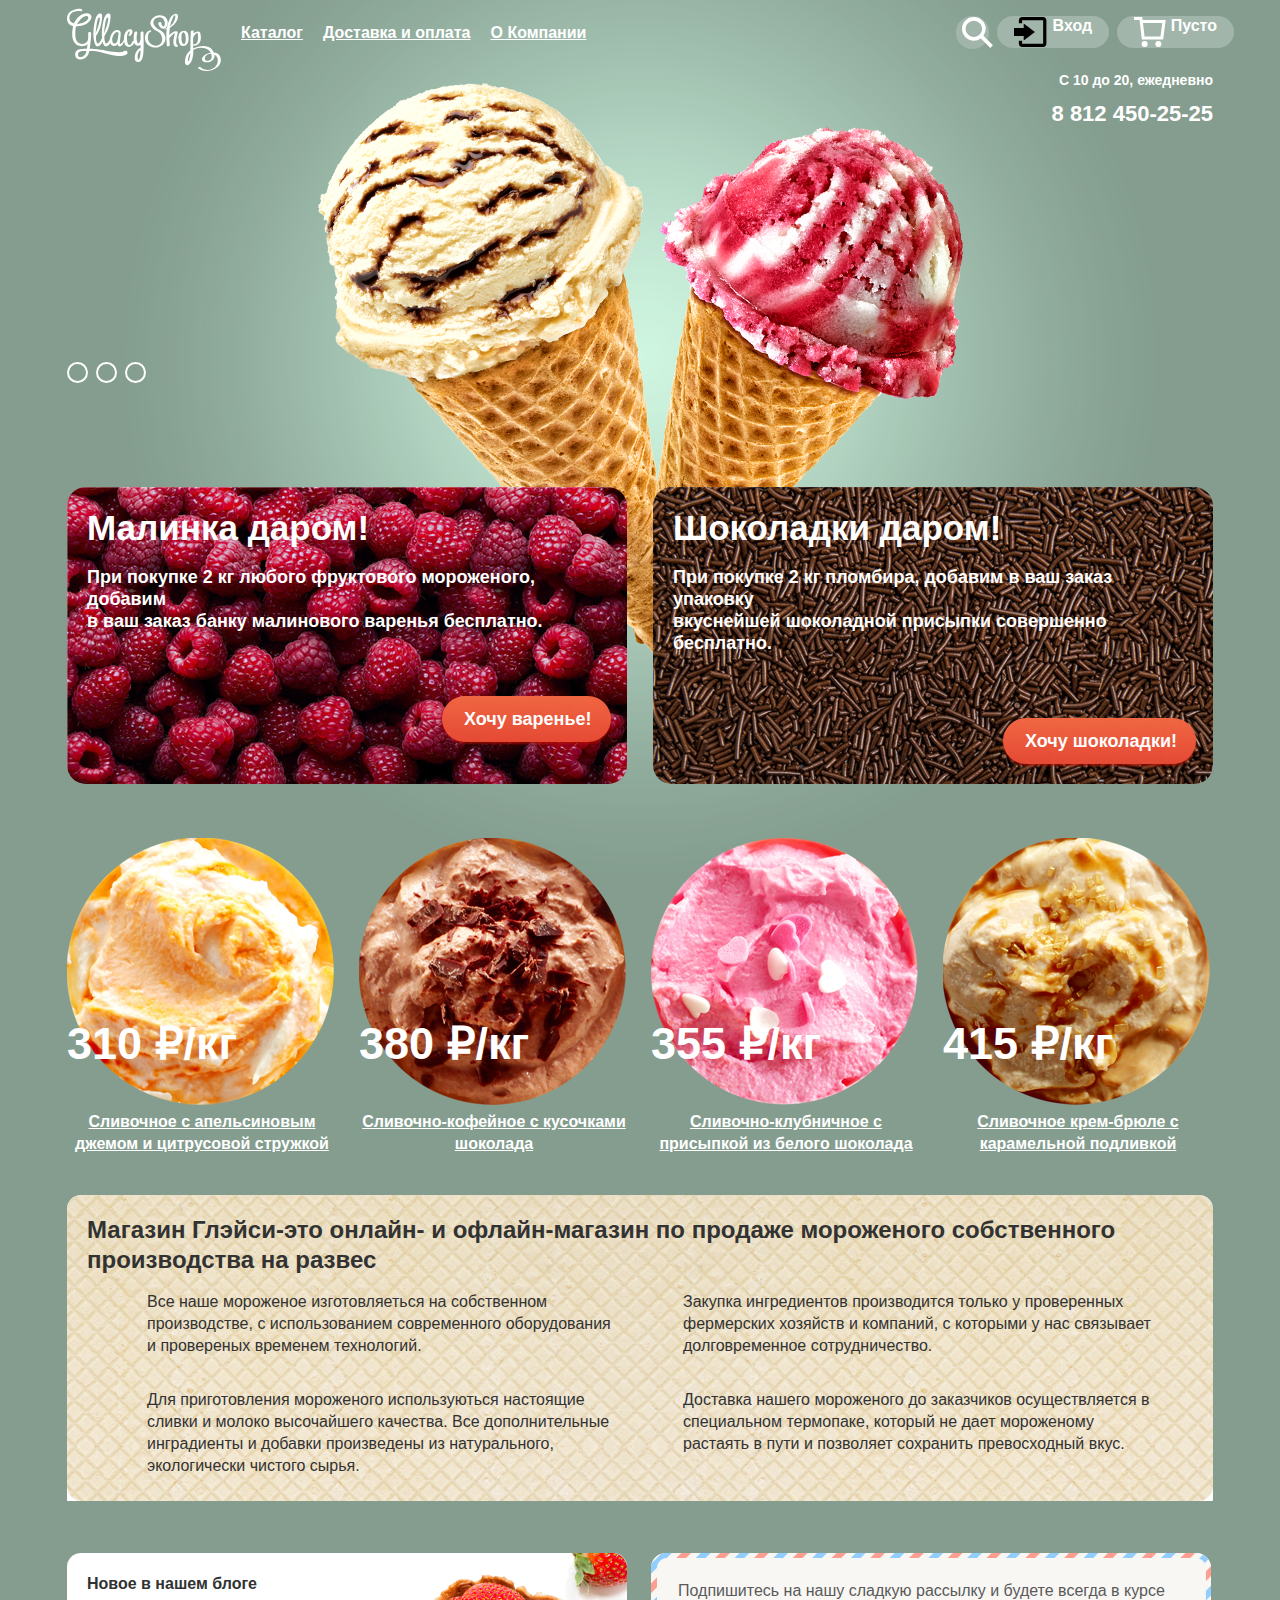
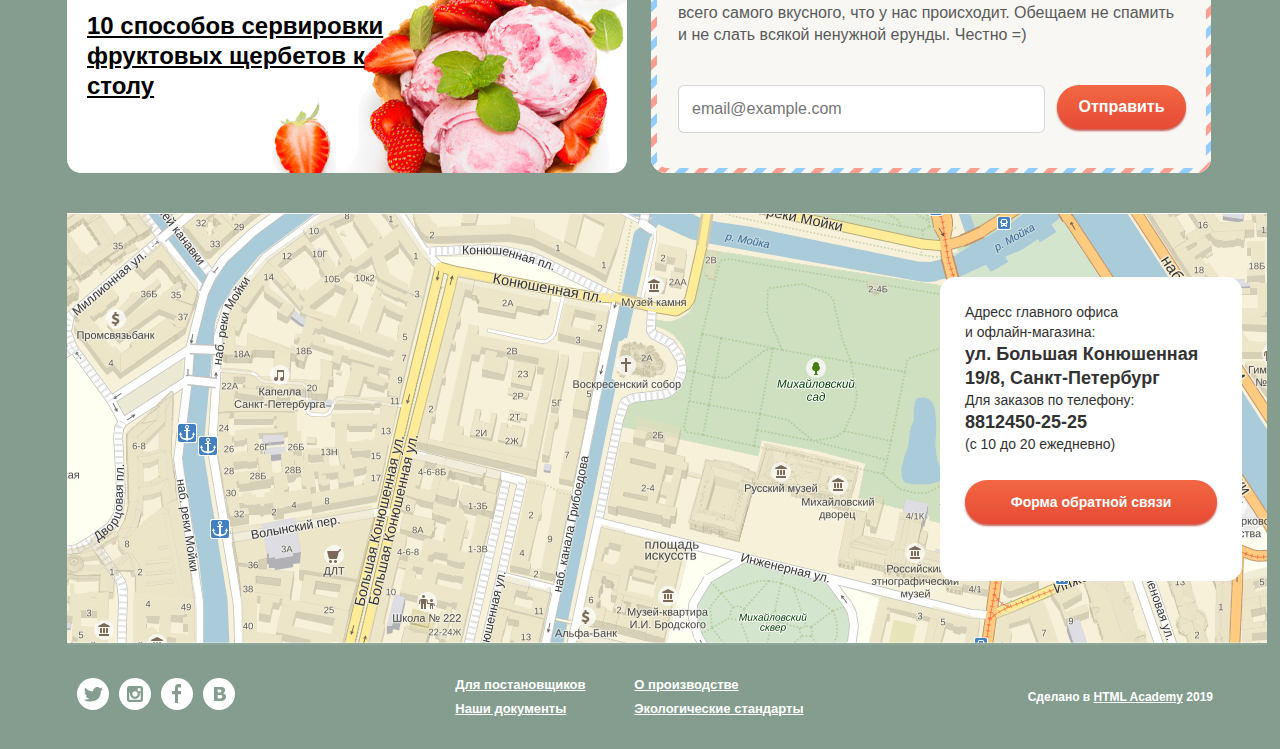
==== commit 045e8141: "Добавила контейнер" ====
--- a/index.html
+++ b/index.html
@@ -10,9 +10,10 @@
 </head>
 
 <body>
-   <div class="page-wrapper">
+   <div class="site-wrapper container">
+     <div class="site-content">
     <header>
-      <div class="main-header container">
+      <div class="main-header">
         <nav class="site-navigation">
           <a class="logo">
             <img src="img/svg-gllacy/logo.svg" width="154" height="64" alt="Логотип магазина Глэйси">
@@ -68,7 +69,7 @@
         <input class="visually-hidden" type="radio" id="product-1" name="toggle" checked>
         <input class="visually-hidden" type="radio" id="product-2" name="toggle">
         <input class="visually-hidden" type="radio" id="product-3" name="toggle">
-      <div class="site-wrapper">
+      <!-- <div class="site-wrapper"> -->
           <div class="container">
             <header class="main-header"></header>
             <section class="slider">
@@ -100,12 +101,12 @@
             </section>
           </div>
         </div>
-      </div>
-      <div class="stock container">
+      <!-- </div> -->
+      <div class="stock">
         <div class="raspberry">
           <div class="contant">
             <p class="bold-font">Малинка даром!</p>
-            <p class="text">При покупке 2 кг любого фруктового мороженого, добавим <br>
+            <p class="raspberry-text">При покупке 2 кг любого фруктового мороженого, добавим <br>
               в ваш заказ банку малинового варенья бесплатно.</p>
             <button type="button" class="button-stock-raspberry">Хочу варенье!</button>
           </div>
@@ -119,7 +120,7 @@
           </div>
         </div>
       </div>
-      <section class="container">
+      <section>
         <h3 class="hidden">Список сливочного мороженого</h3>
         <ul class="ice-cream-list">
           <li class="card">
@@ -152,7 +153,7 @@
           </li>
         </ul>
       </section>
-      <section class="features container">
+      <section class="features">
         <h2 class="hidden">Преимущества</h2>
         <div class="contant">
           <p class="features-text">Магазин Глэйси-это онлайн- и офлайн-магазин по продаже мороженого
@@ -182,7 +183,7 @@
           </ul>
         </div>
       </section>
-      <div class="box  container">
+      <div class="box">
         <article class="blog-list">
           <div class="contant">
             <h3 class="hidden">Блог</h3>
@@ -206,7 +207,7 @@
       </div>
     </main>
     <footer>
-      <section class="location container">
+      <section class="location">
         <h2 class="hidden">Контактная информация</h2>
         <div class="text-location">
           <p class="adress">
@@ -233,7 +234,7 @@
           <button type="submit">Отправить</button>
         </form>
       </section>
-      <div class="main-footer container">
+      <div class="main-footer">
         <div>
           <ul class="social-netmork">
             <li>
@@ -281,6 +282,7 @@
         </p>
       </div>
     </footer>
+</div>
   </div>
 </body>
 
--- a/css/style.css
+++ b/css/style.css
@@ -6,10 +6,9 @@
   line-height: 22px;
   font-weight: 700;
   color: #ffffff;
-  background-color: #8ca698;
+  /* background-color: #8ca698; */
   background-image: url("../img/bg.jpg");
   background-position: 100%;
-  background-repeat: no-repeat;
 }
 
 a {
@@ -63,6 +62,11 @@
   width: 1200px;
 }
 
+.site-content {
+  margin-left: 27px;
+  margin-right: 27px;
+}
+
 .main-header {
   display: flex;
 }
@@ -75,7 +79,7 @@
   display: flex;
   flex-direction: row;
   margin-top: 8px;
-  margin-right: auto;
+  /* margin-right: auto; */
 }
 
 .site-menu {
@@ -99,7 +103,7 @@
 .user-navigation {
   display: flex;
   margin-top: 8px;
-  margin-left: 472px;
+  margin-left: 370px;
   margin-bottom: 0;
   padding: 0px;
 }
@@ -162,21 +166,43 @@
   background-color: #ffbc9e;
 }
 
+.user-content {
+  display: flex;
+  justify-content: space-between;
+}
+
 .user-information {
-  margin-left: 1200px;
+  text-align: right;
   margin-top: 0px;
+}
+
+.navigation-content {
+  order: -1;
+}
+
+.site-explorer {
+  display: flex;
+  padding: 0;
+  margin-left: 27px;
+  margin-top: 24px;
+  font-size: 14px;
+  line-height: 16px;
+  font-weight: normal;
 }
 
 .schedule {
   font-size: 14px;
   line-height: 16px;
   margin-top: 0;
+  font-weight: bold;
+  z-index: 159;
 }
 
 .phone-number {
   margin: 0;
   font-size: 22px;
   line-height: 24px;
+  margin-top: 8px;
 }
 
 .visually-hidden {
@@ -313,7 +339,7 @@
 .stock {
   display: flex;
   flex-direction: row;
-  justify-content: space-evenly;
+  justify-content: space-between;
   margin-top: 40px;
 }
 
@@ -327,6 +353,14 @@
   background-image: url("../img/raspberry-background.jpg");
   background-repeat: no-repeat;
   width: 560px;
+}
+.raspberry-text{
+  font-size: 18px;
+  color: rgb(255, 255, 255);
+  font-weight: bold;
+  line-height: 22px;
+  text-align: left;
+  z-index: 166;
 }
 
 .contant {
@@ -385,7 +419,7 @@
 .ice-cream-list {
   display: flex;
   padding-left: 0;
-  justify-content: space-evenly;
+  justify-content: space-between;
   flex-wrap: wrap;
 }
 
@@ -417,11 +451,10 @@
   /* border-top-left-radius: 14px;
   border-bottom-left-radius: 14px;
   border-top-right-radius: 14px;
-  border-bottom-right-radius: 14px;
-   border-radius: 14px;   */
+  border-bottom-right-radius: 14px;*/
+  border-radius: 14px;
   margin-top: 40px;
   color: #323232;
-  background-color: #8ca698;
   background-image: url("../img/waffle.bg.jpg");
   background-repeat: no-repeat;
 }
@@ -453,7 +486,7 @@
 .box {
   display: flex;
   flex-direction: row;
-  justify-content: space-around;
+  justify-content: space-between;
   margin-top: 40px;
 }
 
@@ -486,7 +519,6 @@
   padding: 27px;
   background-image: url("../img/substrate.jpg");
   background-repeat: no-repeat;
-  width: 549px;
 }
 
 .mail-text {
@@ -529,8 +561,6 @@
 
 .location {
   display: flex;
-  /* flex-direction: row-reverse; */
-  /* display: block; */
   margin-top: 40px;
   color: #323232;
   font-size: 14px;
@@ -614,7 +644,6 @@
   flex-wrap: wrap;
   justify-content: space-between;
   color: #ffffff;
-  background-color: #8ca698;
   padding: 0;
   width: 352px;
 }
@@ -644,10 +673,94 @@
   visibility: hidden;
 }
 
-.site-explorer {
-  display: flex;
-}
-
+.page-title {
+  margin-left: 27px;
+  margin-top: 0;
+}
+
+.filters fieldset {
+  border: none;
+}
+
+.name-filters {
+  font-size: 14px;
+  font-weight: lighter;
+  line-height: 16px;
+  text-align: left;
+  z-index: 148;
+}
+
+.filters {
+  display: flex;
+  justify-content: space-between;
+  /* display: inline-flex; */
+  flex-direction: row;
+  flex-wrap: wrap;
+  font-size: 16px;
+  line-height: 18px;
+  margin-left: 27px;
+  width: 880px;
+}
+
+.sorting-filter {
+  width: 201px;
+}
+
+.price-filter {
+  width: 221px;
+}
+
+.fat-filter {
+  width: 420px;
+}
+
+.fillers-filter {
+  width: 703px;
+}
+
+.filter {
+  padding: 0;
+  margin: 0;
+}
+
+.filter-list {
+  display: flex;
+  justify-content: space-between;
+}
+
+.form-filters {
+  color: #ffffff;
+  font-size: 16px;
+  font-weight: bold;
+  background-color: #a1b5aa;
+  border-radius: 35px;
+  border: 0;
+  white-space: nowrap;
+  z-index: 145;
+  padding-left: 15px;
+  padding-right: 15px;
+  padding-top: 13px;
+  padding-bottom: 13px;
+}
+
+.filter-button {
+  background-color: #a1b5aa;
+  border: 5px;
+  white-space: nowrap;
+  border-radius: 18px;
+  width: 145px;
+  height: 39px;
+  text-align: center;
+  margin-top: 38px;
+  border-style: solid;
+  border-width: 2px;
+  border-color: rgb(255, 255, 255);
+}
+
+/* padding-left: 31px;
+  padding-right: 31px;
+  padding-top: 8px;
+  padding-bottom: 8px; */
 .paginator {
   width: 280px;
   margin-left: 800px;
@@ -678,36 +791,6 @@
   /* text-indent: -1000px; */
 }
 
-.filters fieldset {
-  border: none;
-}
-
-.name-filters {
-  font-size: 14px;
-  line-height: 16px;
-}
-
-.filters {
-  /* display: flex; */
-   display: inline-flex;
-   flex-direction: row;
-     flex-wrap: nowrap;
-    justify-content: space-between;
-  font-size: 16px;
-  line-height: 18px;
-  /* width: 860px; */
-}
-
-.filter-item {
-  display: flex;
- margin: 0;
-  /* width: 480px; */
-
-}
-
-.filter-list{
-  display: flex;
-}
 .page-number {
   display: flex;
   justify-content: flex-end;
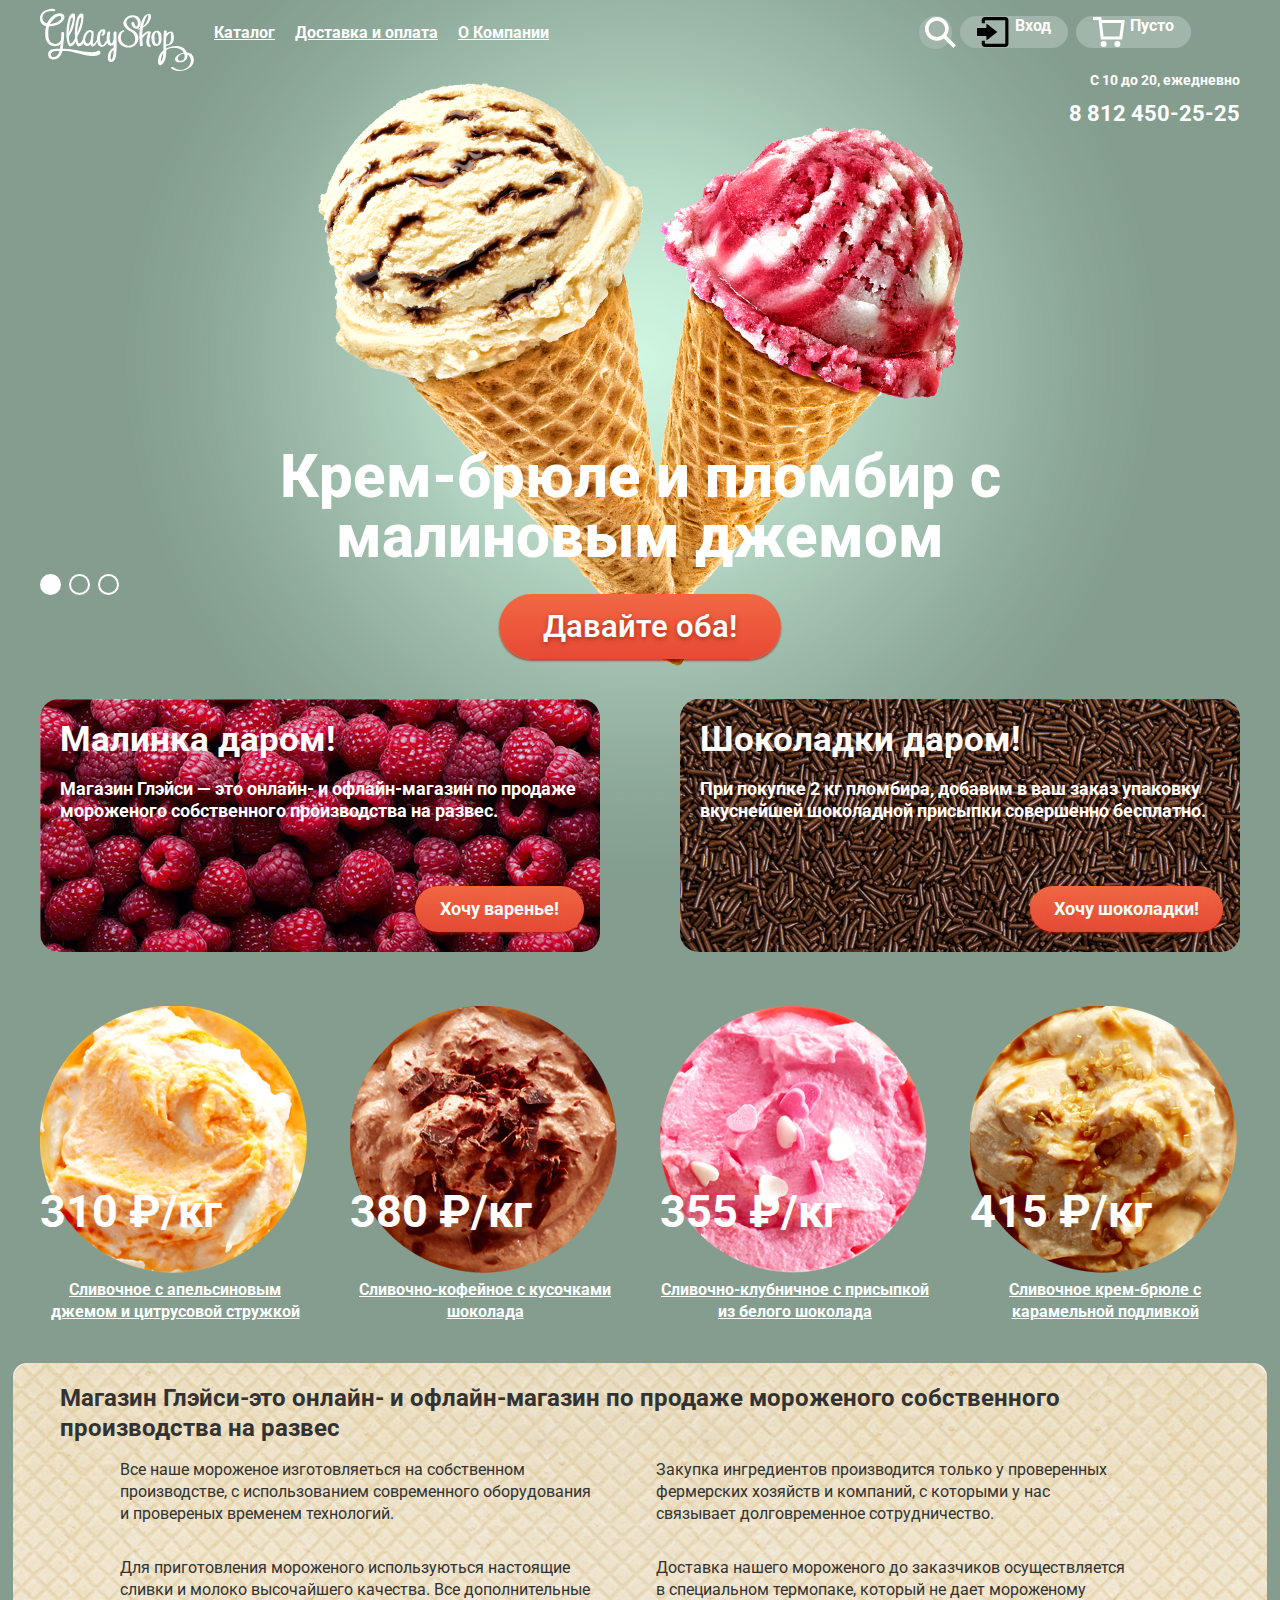
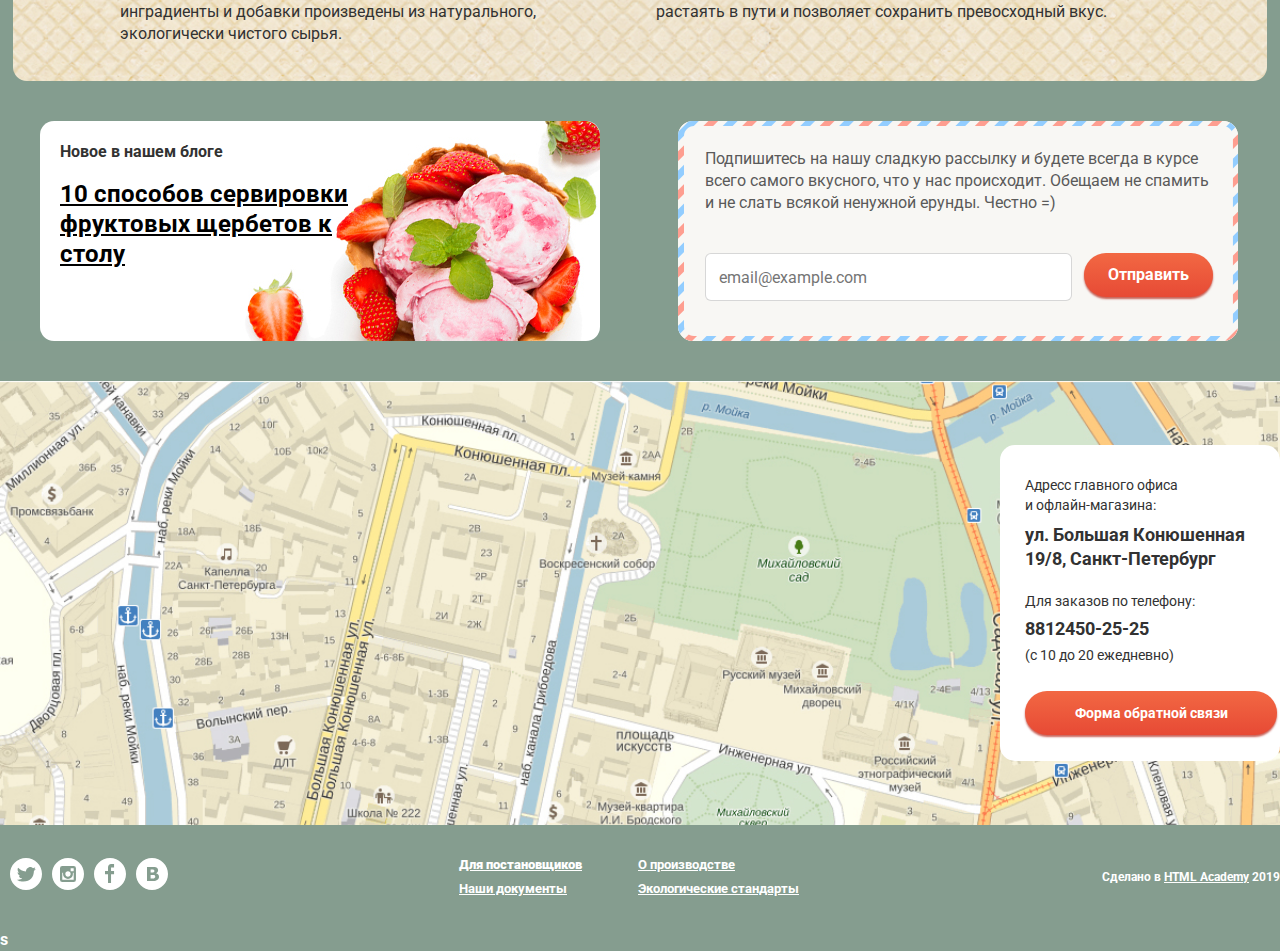
==== commit f9ddb5aa: "Личный проект: завершаем строить сетку на флексах" ====
--- a/index.html
+++ b/index.html
@@ -4,16 +4,18 @@
 <head>
   <meta charset="utf-8">
   <title>HTML Academy: Глейси</title>
-  <link href="https://fonts.google.com/specimen/Roboto?selection.family=Roboto" rel="stylesheet">
+  <link href="https://fonts.googleapis.com/css?family=Roboto:400,700&display=swap&subset=cyrillic" rel="stylesheet">
   <link href="css/normalize.css" rel="stylesheet">
   <link href="css/style.css" rel="stylesheet">
 </head>
 
 <body>
-   <div class="site-wrapper container">
-     <div class="site-content">
+  <input class="visually-hidden" type="radio" id="product-1" name="toggle" checked>
+  <input class="visually-hidden" type="radio" id="product-2" name="toggle">
+  <input class="visually-hidden" type="radio" id="product-3" name="toggle">
+  <div class="site-wrapper">
     <header>
-      <div class="main-header">
+      <div class="main-header container">
         <nav class="site-navigation">
           <a class="logo">
             <img src="img/svg-gllacy/logo.svg" width="154" height="64" alt="Логотип магазина Глэйси">
@@ -59,56 +61,49 @@
           </ul>
         </nav>
       </div>
-      <div class="user-information">
+      <div class="user-information container">
         <p class="schedule">С 10 до 20, ежедневно</p>
         <p class="phone-number">8 812 450-25-25</p>
       </div>
     </header>
     <main class="main-content">
-      <div>
-        <input class="visually-hidden" type="radio" id="product-1" name="toggle" checked>
-        <input class="visually-hidden" type="radio" id="product-2" name="toggle">
-        <input class="visually-hidden" type="radio" id="product-3" name="toggle">
-      <!-- <div class="site-wrapper"> -->
-          <div class="container">
-            <header class="main-header"></header>
-            <section class="slider">
-              <div class="slider-controls">
-                <label for="product-1">Первый</label>
-                <label for="product-2">Второй</label>
-                <label for="product-3">Третий</label>
-              </div>
-              <ul class="slider-list">
-                <li class="slider-item slide" id="slide1">
-                  <h3 class="slide-title">
-                    Крем-брюле и пломбир с малиновым джемом
-                  </h3>
-                  <a class="button slide-button" href="#">Давайте оба!</a>
-                </li>
-                <li class="slider-item slide" id="slide2">
-                  <h3 class="slide-title">
-                    Шоколадный пломбир и лимонный сорбет
-                  </h3>
-                  <a class="button slide-button" href="#">Давайте оба!</a>
-                </li>
-                <li class="slider-item slide" id="slide3">
-                  <h3 class="slide-title">
-                    Пломбир с помадкой и клубничный щербет
-                  </h3>
-                  <a class="button slide-button" href="#">Давайте оба!</a>
-                </li>
-              </ul>
-            </section>
-          </div>
-        </div>
-      <!-- </div> -->
-      <div class="stock">
+      <div class="container">
+        <div>
+          <section class="slider">
+            <div class="slider-controls">
+              <label for="product-1">Первый</label>
+              <label for="product-2">Второй</label>
+              <label for="product-3">Третий</label>
+            </div>
+            <ul class="slider-list">
+              <li class="slider-item slide" id="slide1">
+                <h3 class="slide-title">
+                  Крем-брюле и пломбир с малиновым джемом
+                </h3>
+                <a class="button slide-button" href="#">Давайте оба!</a>
+              </li>
+              <li class="slider-item slide" id="slide2">
+                <h3 class="slide-title">
+                  Шоколадный пломбир и лимонный сорбет
+                </h3>
+                <a class="button slide-button" href="#">Давайте оба!</a>
+              </li>
+              <li class="slider-item slide" id="slide3">
+                <h3 class="slide-title">
+                  Пломбир с помадкой и клубничный щербет
+                </h3>
+                <a class="button slide-button" href="#">Давайте оба!</a>
+              </li>
+            </ul>
+          </section>
+        </div>
+      </div>
+      <div class="stock container">
         <div class="raspberry">
           <div class="contant">
             <p class="bold-font">Малинка даром!</p>
-            <p class="raspberry-text">При покупке 2 кг любого фруктового мороженого, добавим <br>
-              в ваш заказ банку малинового варенья бесплатно.</p>
-            <button type="button" class="button-stock-raspberry">Хочу варенье!</button>
+            <p class="raspberry-text">Магазин Глэйси — это онлайн- и офлайн-магазин по продаже мороженого собственного производства на развес.</p>
+            <button type="button" class="button-stock-raspberry button">Хочу варенье!</button>
           </div>
         </div>
         <div class="chocolate">
@@ -116,11 +111,11 @@
             <p class="bold-font">Шоколадки даром!</p>
             <p>При покупке 2 кг пломбира, добавим в ваш заказ упаковку<br>
               вкуснейшей шоколадной присыпки совершенно бесплатно.</p>
-            <button type="button" class="button-stock-chocalate">Хочу шоколадки!</button>
-          </div>
-        </div>
-      </div>
-      <section>
+            <button type="button" class="button-stock-chocalate button">Хочу шоколадки!</button>
+          </div>
+        </div>
+      </div>
+      <section class="container">
         <h3 class="hidden">Список сливочного мороженого</h3>
         <ul class="ice-cream-list">
           <li class="card">
@@ -153,7 +148,7 @@
           </li>
         </ul>
       </section>
-      <section class="features">
+      <section class="features container">
         <h2 class="hidden">Преимущества</h2>
         <div class="contant">
           <p class="features-text">Магазин Глэйси-это онлайн- и офлайн-магазин по продаже мороженого
@@ -183,7 +178,7 @@
           </ul>
         </div>
       </section>
-      <div class="box">
+      <div class="box container">
         <article class="blog-list">
           <div class="contant">
             <h3 class="hidden">Блог</h3>
@@ -200,26 +195,24 @@
               <form action="https://echo.htmlacademy.ru" method="post">
                 <input class="email" id="email" type="text" name="email-login" placeholder="email@example.com">
               </form>
-              <button type="submit" class="button-email">Отправить</button>
+              <button type="submit" class="button-email button">Отправить</button>
             </div>
           </div>
         </div>
       </div>
     </main>
-    <footer>
-      <section class="location">
-        <h2 class="hidden">Контактная информация</h2>
-        <div class="text-location">
-          <p class="adress">
-            Адресс главного офиса <br>
-            и офлайн-магазина:<br>
-            <span class="bold">ул. Большая Конюшенная <br>
-              19/8, Санкт-Петербург</span><br>
-            Для заказов по телефону:<br>
-            <span class="bold-number">8812450-25-25</span><br>
-            (с 10 до 20 ежедневно)
-          </p>
-          <button type="button" class="button-location">Форма обратной связи</button>
+  </div>
+  <footer>
+    <section class="location">
+      <h2 class="hidden">Контактная информация</h2>
+      <div class="container location-content">
+        <div class="location-text">
+          <p class="adress">Адресс главного офиса <br> и офлайн-магазина:</p>
+          <p class="coordinates">ул. Большая Конюшенная 19/8, Санкт-Петербург</p>
+          <p class="text-number">Для заказов по телефону:</p>
+          <p class="bold-number">8812450-25-25</p>
+          <p class="adress">(с 10 до 20 ежедневно)</p>
+          <button type="button" class="button-location button">Форма обратной связи</button>
         </div>
         <form class="hidden" action="https://echo.htmlacademy.ru" method="post">
           <p>Мы обязательно вам ответим!</p>
@@ -233,57 +226,56 @@
           </p>
           <button type="submit">Отправить</button>
         </form>
-      </section>
-      <div class="main-footer">
-        <div>
-          <ul class="social-netmork">
-            <li>
-              <a href="#" class="social-item">
-                <img src="img/svg-gllacy/twitter.svg" alt="Твитер">
-              </a>
-            </li>
-            <li>
-              <a href="#" class="social-item">
-                <img src="img/svg-gllacy/instagram.svg" alt="Инстаграм">
-              </a>
-            </li>
-            <li>
-              <a href="#" class="social-item">
-                <img src="img/svg-gllacy/fb.svg" alt="Фейсбук">
-              </a>
-            </li>
-            <li>
-              <a href="#" class="social-item">
-                <img src="img/svg-gllacy/vk.svg" alt="Вконтакте">
-              </a>
-            </li>
-          </ul>
-        </div>
-        <div>
-          <ul class="menu-footer">
-            <li>
-              <a href="#" class="footer-item"><b>Для постановщиков</b></a>
-            </li>
-            <li>
-              <a href="#" class="footer-item">О производстве</a>
-            </li>
-            <li>
-              <a href="#" class="footer-item">Наши документы</a>
-            </li>
-            <li>
-              <a href="#" class="footer-item">Экологические стандарты</a>
-            </li>
-          </ul>
-        </div>
-        <p class="produce">
-          Сделано в
-          <a href="https://htmlacademy.ru" class="link-produce">HTML Academy</a>
-          <time datetime="2019">2019</time>
-        </p>
-      </div>
-    </footer>
-</div>
-  </div>
+      </div>
+    </section>
+    <div class="main-footer">
+      <div>
+        <ul class="social-netmork">
+          <li>
+            <a href="#" class="social-item">
+              <img src="img/svg-gllacy/twitter.svg" alt="Твитер">
+            </a>
+          </li>
+          <li>
+            <a href="#" class="social-item">
+              <img src="img/svg-gllacy/instagram.svg" alt="Инстаграм">
+            </a>
+          </li>
+          <li>
+            <a href="#" class="social-item">
+              <img src="img/svg-gllacy/fb.svg" alt="Фейсбук">
+            </a>
+          </li>
+          <li>
+            <a href="#" class="social-item">
+              <img src="img/svg-gllacy/vk.svg" alt="Вконтакте">
+            </a>
+          </li>
+        </ul>
+      </div>
+      <div>
+        <ul class="menu-footer">
+          <li>
+            <a href="#" class="footer-item"><b>Для постановщиков</b></a>
+          </li>
+          <li>
+            <a href="#" class="footer-item">О производстве</a>
+          </li>
+          <li>
+            <a href="#" class="footer-item">Наши документы</a>
+          </li>
+          <li>
+            <a href="#" class="footer-item">Экологические стандарты</a>
+          </li>
+        </ul>
+      </div>
+      <p class="produce">
+        Сделано в
+        <a href="https://htmlacademy.ru" class="link-produce">HTML Academy</a>
+        <time datetime="2019">2019</time>
+      </p>
+    </div>
+  </footer>s
 </body>
 
 </html>
--- a/css/style.css
+++ b/css/style.css
@@ -1,7 +1,7 @@
 body {
   margin: 0;
   padding: 0;
-  font-family: "Roboto", Arial, sans-serif;
+  font-family: Roboto, Arial, sans-serif;
   font-size: 16px;
   line-height: 22px;
   font-weight: 700;
@@ -52,19 +52,15 @@
   border: 1px solid #8fbdec;
 }
 
-.page-wrapper {
+/* .page-wrapper {
   background-color: #849d8f;
-}
-
+} */
 .container {
   margin-right: auto;
   margin-left: auto;
   width: 1200px;
-}
-
-.site-content {
-  margin-left: 27px;
-  margin-right: 27px;
+  padding-left: 27px;
+  padding-right: 27px;
 }
 
 .main-header {
@@ -79,7 +75,6 @@
   display: flex;
   flex-direction: row;
   margin-top: 8px;
-  /* margin-right: auto; */
 }
 
 .site-menu {
@@ -98,6 +93,15 @@
 
 .menu-item-link {
   white-space: nowrap;
+}
+
+.active {
+  background-color: rgb(208, 112, 88);
+  border-radius: 16px;
+  padding-left: 13px;
+  padding-right: 13px;
+  padding-top: 8px;
+  padding-bottom: 8px;
 }
 
 .user-navigation {
@@ -260,7 +264,7 @@
   font-weight: 800;
 }
 
-.button {
+.slide-button {
   display: inline-block;
   padding: 12px 44px;
   font-weight: 600;
@@ -309,7 +313,7 @@
   cursor: pointer;
 }
 
-#product-1:checked~.site-wrapper, page-wrapper {
+#product-1:checked~.site-wrapper {
   background-color: #849d8f;
   background-image: url("../img/slider1.png");
 }
@@ -354,7 +358,8 @@
   background-repeat: no-repeat;
   width: 560px;
 }
-.raspberry-text{
+
+.raspberry-text {
   font-size: 18px;
   color: rgb(255, 255, 255);
   font-weight: bold;
@@ -456,6 +461,7 @@
   margin-top: 40px;
   color: #323232;
   background-image: url("../img/waffle.bg.jpg");
+  background-size: cover;
   background-repeat: no-repeat;
 }
 
@@ -567,52 +573,82 @@
   line-height: 20px;
   background-color: #8ca698;
   background-image: url("../img/map.jpg");
+  background-size: cover;
   background-repeat: no-repeat;
-  width: 1200px;
-  height: 432px;
-}
-
-.text-location {
+  min-height: 432px;
+}
+
+.location-content {
   margin-top: 64px;
-  margin-left: 873px;
+  margin-left: 1000px;
   margin-right: 30px;
   margin-bottom: 64px;
-  padding: 25px;
+  padding-top: 30px;
+  padding-left: 25px;
+  padding-right: 25px;
   border-radius: 15px;
   background-color: #ffffff;
-  width: 302px;
+  width: 250px;
   /* height: 305px; */
 }
 
+.location-text {
+  width: 230px;
+}
+
 .adress {
-  margin: 0;
-  /* width: 147px;
-  height: 34px; */
   color: #323232;
   font-size: 14px;
   font-weight: 400;
-  line-height: 20px
-}
-
-.bold {
+  line-height: 20px;
+  margin: 0;
+}
+
+.coordinates {
+  color: #323232;
+  font-size: 18px;
+  font-weight: bold;
+  line-height: 24px;
+  margin-top: 8px;
+  margin-bottom: 20px;
+}
+
+.text-number {
+  color: #323232;
+  font-size: 14px;
+  font-weight: 400;
+  line-height: 20px;
+  margin: 0;
+}
+
+.bold-number {
+  olor: #323232;
+  font-size: 18px;
+  font-weight: bold;
+  line-height: 24px;
+  margin-top: 6px;
+  margin-bottom: 4px;
+}
+
+/* .bold {
   color: #323232;
   font-size: 18px;
   font-weight: 700;
   line-height: 24px;
   padding-top: 9px;
   padding-bottom: 26px;
-}
-
+} */
+/*
 .bold-number {
   color: #323232;
   font-size: 18px;
   font-weight: 700;
   line-height: 24px;
   padding-bottom: 26px;
-}
-
+} */
 .button-location {
   margin-top: 26px;
+  margin-bottom: 26px;
   box-shadow: 0 2px 2px rgba(172, 16, 0, 0.64);
   border: 0;
   border-radius: 35px;
@@ -676,6 +712,7 @@
 .page-title {
   margin-left: 27px;
   margin-top: 0;
+  margin-bottom: 32px;
 }
 
 .filters fieldset {
@@ -684,10 +721,12 @@
 
 .name-filters {
   font-size: 14px;
-  font-weight: lighter;
+  font-weight: normal;
   line-height: 16px;
   text-align: left;
   z-index: 148;
+  margin-top: 0;
+  margin-bottom: 4px;
 }
 
 .filters {
@@ -700,6 +739,51 @@
   line-height: 18px;
   margin-left: 27px;
   width: 880px;
+}
+
+.range-controls {
+  position: relative;
+  margin-top: 20px;
+  /* width: 221px; */
+  height: 18px;
+}
+
+.range-controls .scale {
+  height: 4px;
+  background: rgba(255, 255, 255, 0.3);
+  margin-top: 10px;
+    width: 180px;
+}
+
+.range-controls .bar {
+  width: 80%;
+  height: 4px;
+  background: #ffffff;
+}
+
+.range-toggle {
+  position: absolute;
+  top: 10px;
+    left: -9px;
+  width: 4px;
+  height: 4px;
+  background: #ababab;
+  border: 8px solid #ffffff;
+  border-radius: 50%;
+  box-shadow: 0 2px 1px 0 rgba(0, 1, 1, 0.2);
+  cursor: pointer;
+}
+
+.range-toggle:hover {
+  background: #1c4f80;
+}
+
+.range-toggle-min {
+  left: 0;
+}
+
+.range-toggle-max {
+  left: 80%;
 }
 
 .sorting-filter {
@@ -737,10 +821,11 @@
   border: 0;
   white-space: nowrap;
   z-index: 145;
-  padding-left: 15px;
-  padding-right: 15px;
-  padding-top: 13px;
-  padding-bottom: 13px;
+  padding-left: 12px;
+  padding-right: 12px;
+  padding-top: 10px;
+  padding-bottom: 10px;
+  margin-top: 0;
 }
 
 .filter-button {
@@ -751,7 +836,7 @@
   width: 145px;
   height: 39px;
   text-align: center;
-  margin-top: 38px;
+  margin-top: 18px;
   border-style: solid;
   border-width: 2px;
   border-color: rgb(255, 255, 255);
